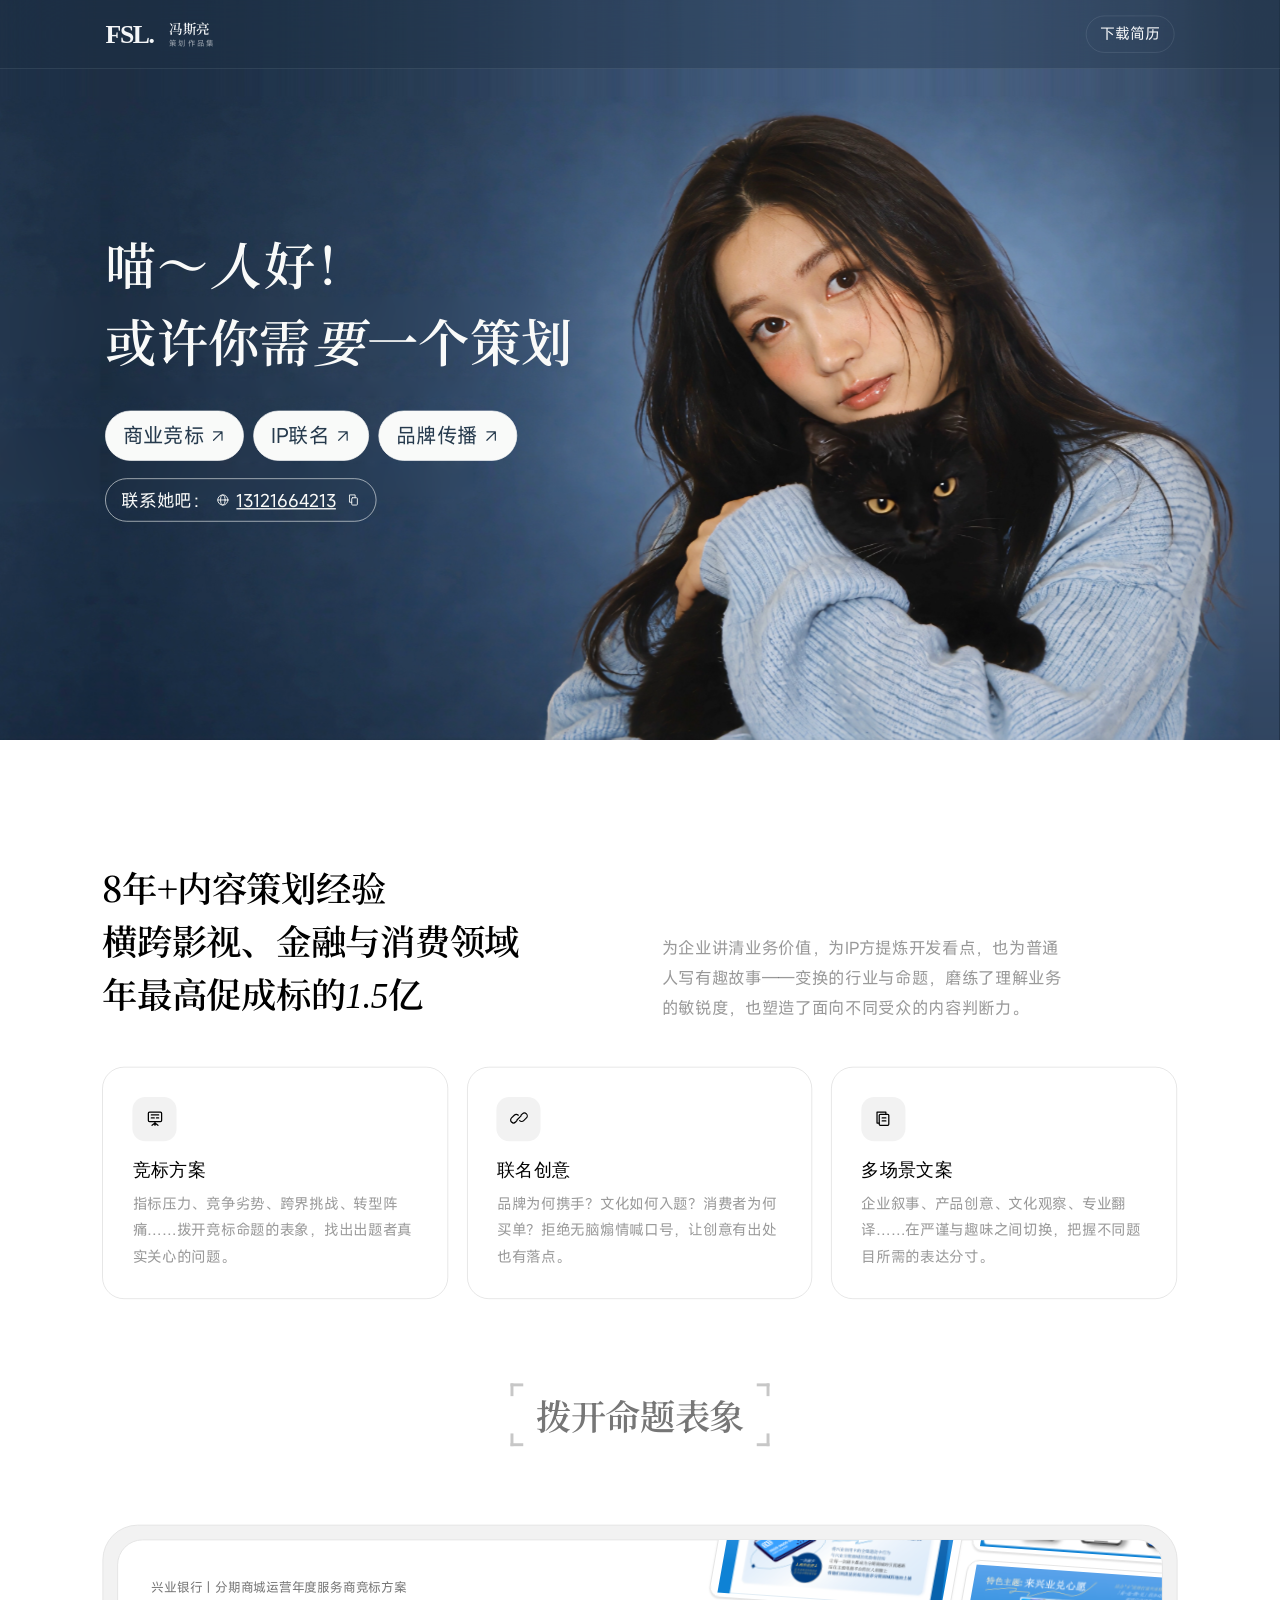
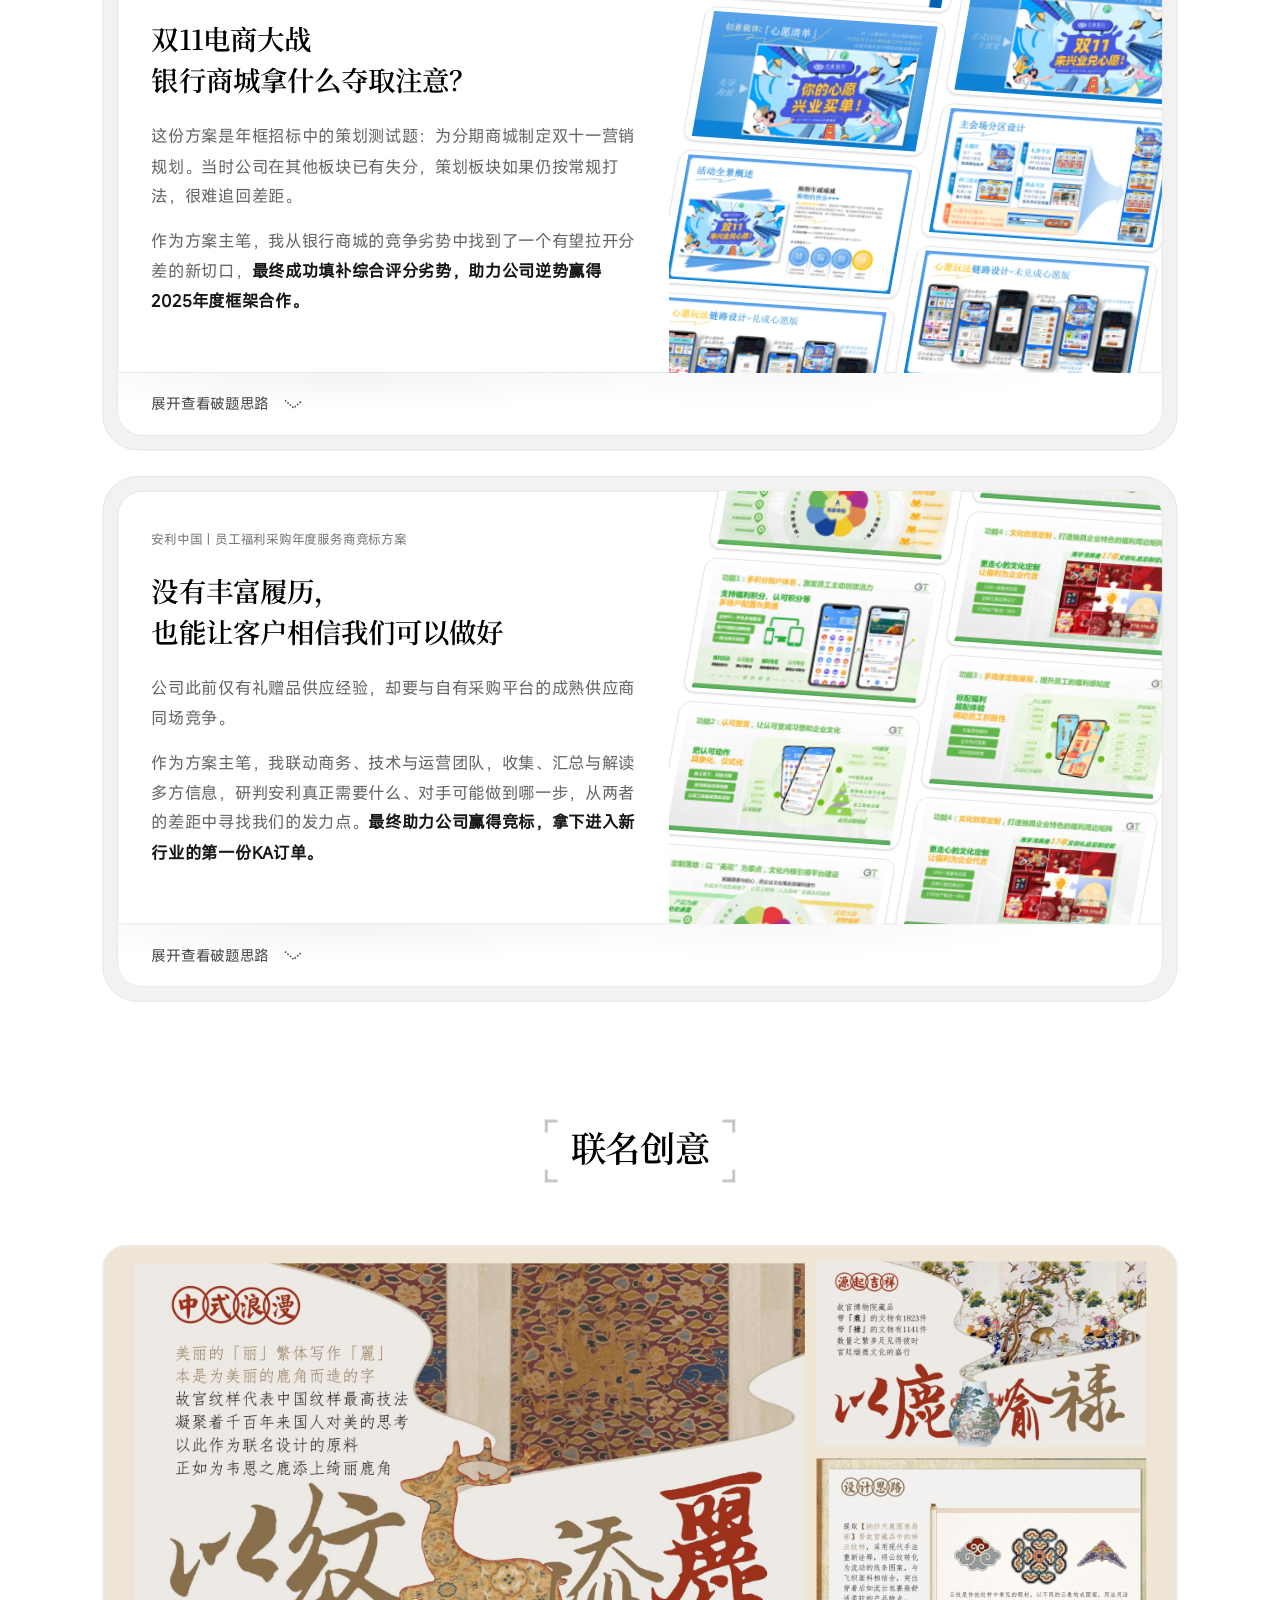
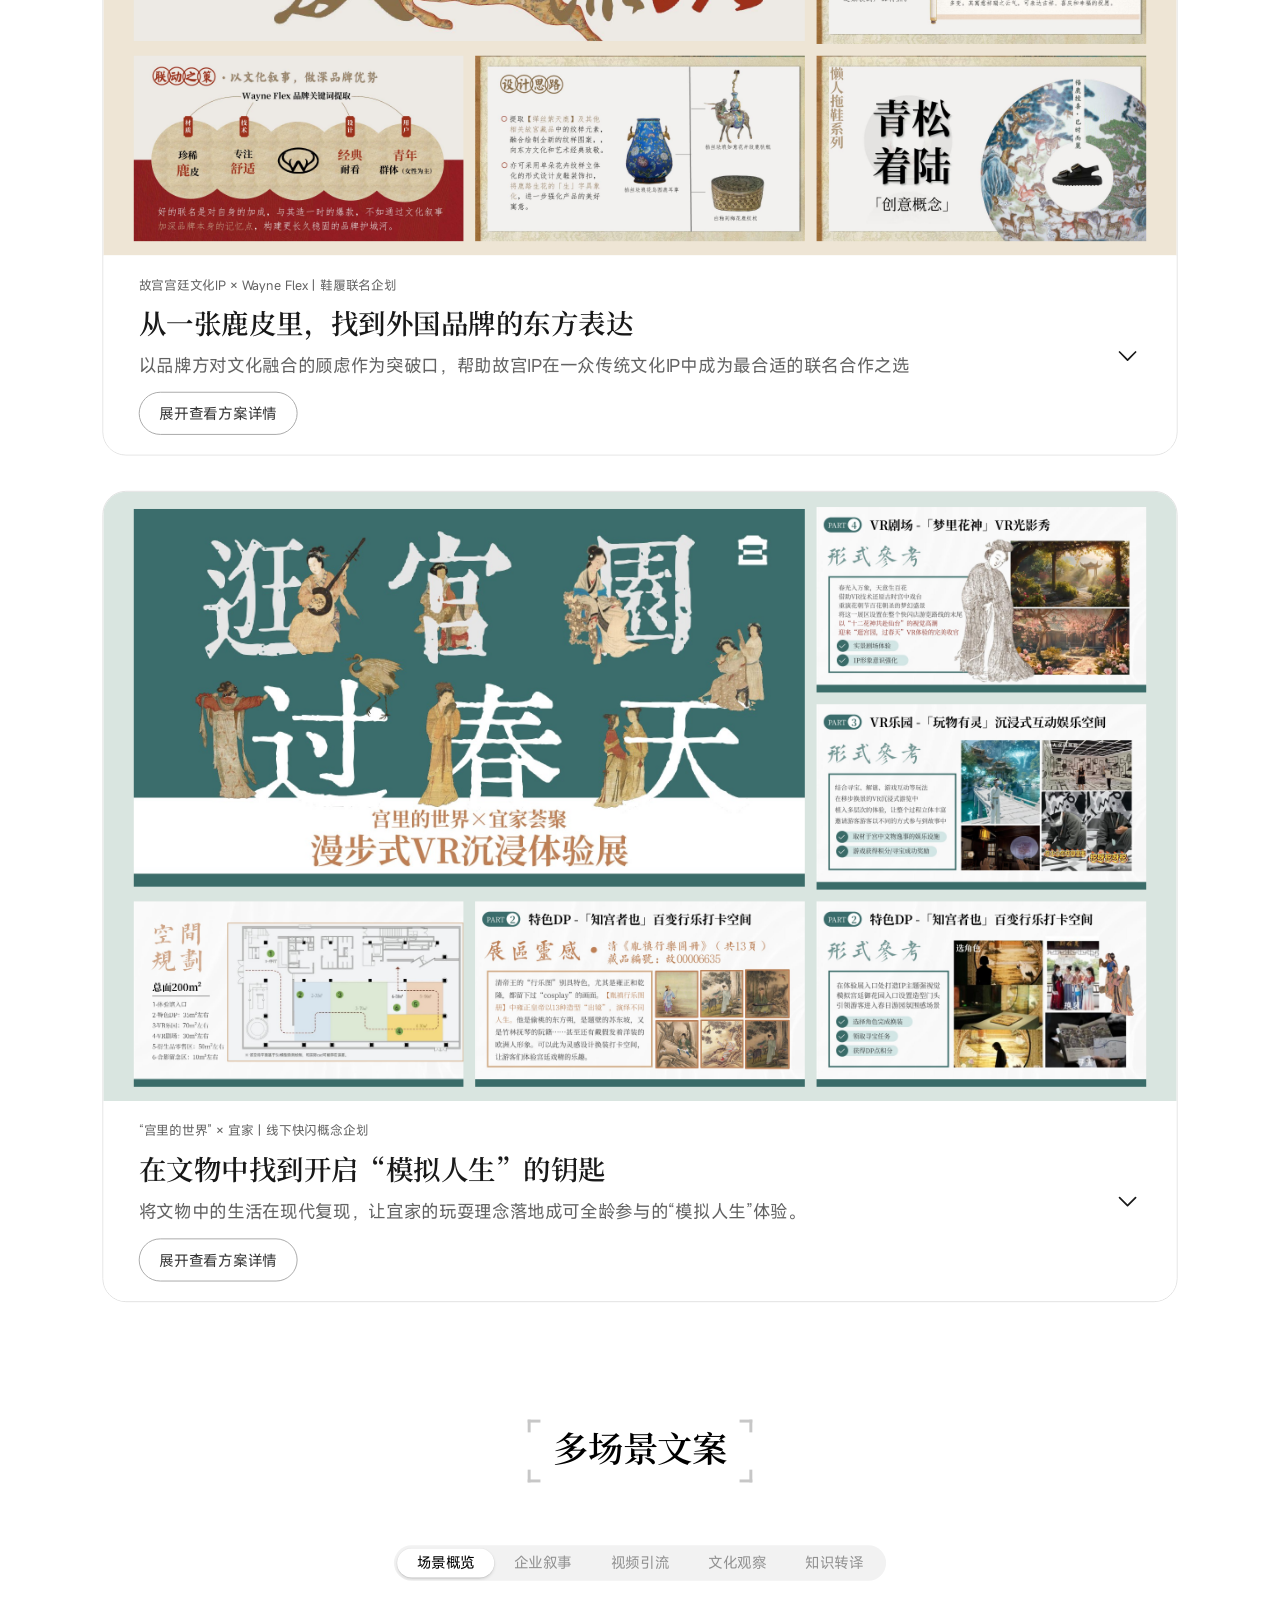
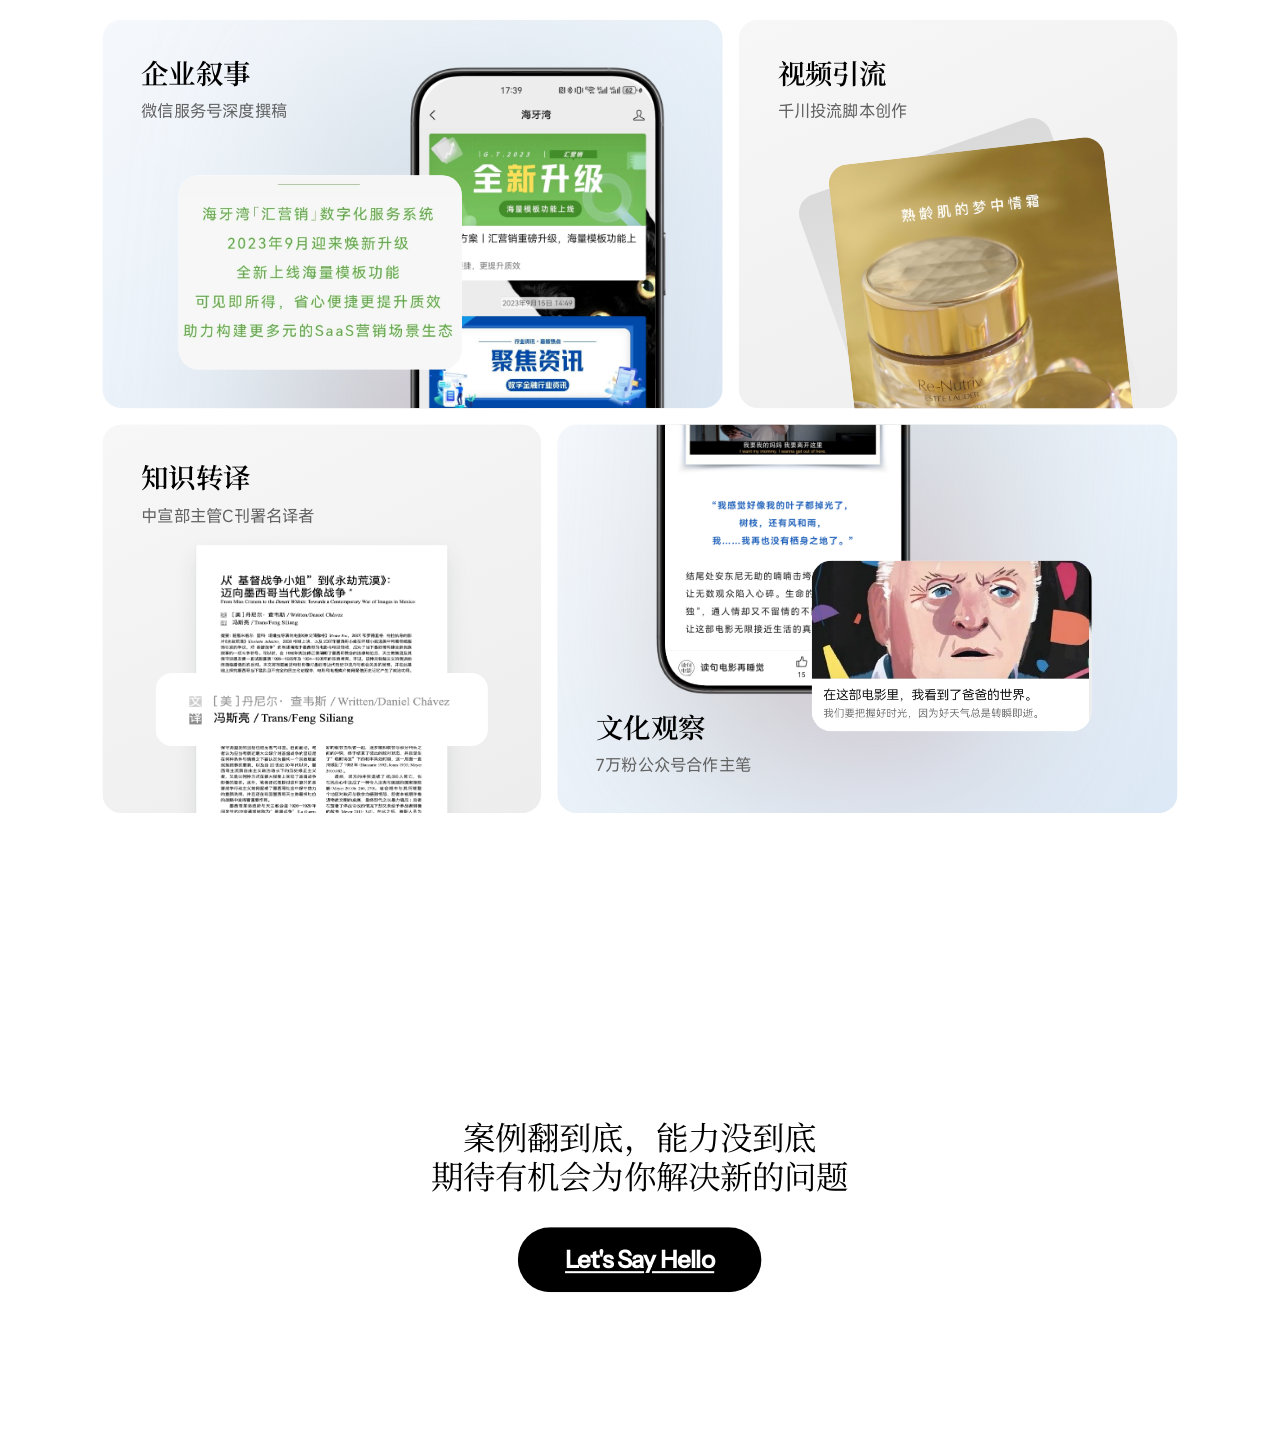
==== public/index.html @ a9621e63 "Import verified portfolio public release" ====
<!doctype html>
<html lang="zh-CN">
<head>
<meta charset="utf-8"><meta name="viewport" content="width=device-width,initial-scale=1">
<meta name="theme-color" content="#29425e"><title>冯斯亮 · 策划作品集</title>
<link rel="preload" as="image" href="assets/poster-fast.webp" fetchpriority="high"><link rel="preload" as="font" href="hero-assets/noto-serif-hero.ttf" type="font/ttf" crossorigin><link rel="stylesheet" href="hero-assets/serif.css"><link rel="stylesheet" href="hero-assets/sans.css"><link rel="stylesheet" href="home.css">
<link rel="stylesheet" href="navigation.css">
<link rel="stylesheet" href="navigation-colors.css"><link rel="stylesheet" href="transition-study.css">
<script>const navColor=new URLSearchParams(location.search).get("nav");if(["deep","mist","refined"].includes(navColor))document.documentElement.dataset.navColor=navColor;</script>
<link rel="stylesheet" href="jords-chapter-study.css"><link rel="stylesheet" href="xingye-case-study.css"><style>.xy-case .jr-copy .xy-contribution{margin-top:16px}</style><link rel="stylesheet" href="xingye-strategy.css"><link rel="stylesheet" href="xingye-strategy-columns.css"><link rel="stylesheet" href="xingye-strategy-accents.css"><link rel="stylesheet" href="xingye-strategy-rows.css"><link rel="stylesheet" href="xingye-strategy-corners-refined.css"><link rel="stylesheet" href="amway-case-study.css"><link rel="stylesheet" href="creative-case-study.css"><link rel="stylesheet" href="writing-reference.css"><link id="writing-palette-style" rel="stylesheet" href="writing-palette-comparison.css" media="all">
<link rel="stylesheet" href="enterprise-label-comparison.css"><link rel="stylesheet" href="writing-scene-details.css"><link rel="stylesheet" href="video-film-gallery.css"><link rel="stylesheet" href="video-title-comparison.css"><link rel="stylesheet" href="culture-panel-gallery.css"><link rel="stylesheet" href="knowledge-motion-comparison.css">
<link rel="stylesheet" href="isomeet-closing.css"><link rel="stylesheet" href="home-entries.css"><link rel="stylesheet" href="creative-layout-comparison.css"><link rel="stylesheet" href="desktop-layout-trial.css">
<link rel="stylesheet" href="font-coverage-fix.css">
<link rel="stylesheet" href="mobile-home-trial.css">

<meta name="description" content="冯斯亮的策划作品集，包含竞标方案、联名创意与多场景文案，提供简历下载与联系方式。">
<meta property="og:title" content="冯斯亮 · 策划作品集">
<meta property="og:description" content="竞标方案、联名创意与多场景文案。查看作品与下载简历。">
<meta property="og:type" content="website">
<meta property="og:locale" content="zh_CN">
<meta name="twitter:card" content="summary">
</head>
<body id="top" class="xy-corner-variant"><div class="fixed-nav"><header class="iso-navigation" aria-label="作品集导航"><div class="iso-navbar"><div class="iso-container"><div class="iso-left"><a class="iso-logo portfolio-logo" href="#top" aria-label="冯斯亮，策划作品集首页"><span class="portfolio-mark">FSL.</span><span class="portfolio-name">冯斯亮<span>策划作品集</span></span></a><div class="iso-divider"></div><nav class="iso-links" aria-label="主导航"><a class="iso-link" href="#chapter-study">竞标方案</a><a class="iso-link" href="#creative-study">联名创意</a><a class="iso-link" href="#chapter-3">多场景文案</a></nav></div><a class="iso-button" href="assets/resume/feng-siliang-content-planning-2026.pdf" download="冯斯亮_内容策划简历_2026.pdf" aria-label="下载简历（PDF）">下载简历</a></div></div></header></div><div class="hero-band">
<div class="viewport-fit"><div class="artboard">

<main>
<section class="stage" aria-label="冯斯亮的作品集开场">
 <div class="portrait"><canvas id="portrait-frame" aria-hidden="true"></canvas><video id="cat" muted playsinline preload="none" poster="assets/poster-fast.webp" aria-label="冯斯亮抱着黑猫，黑猫随鼠标左右转头"><source src="assets/cat-web.mp4" type="video/mp4"></video></div>
 <div class="hero-copy">
  <h1 aria-label="喵～人好！或许你需要一个策划"><span class="headline-line" aria-hidden="true">喵～<em>人</em>好！</span><span class="headline-line" aria-hidden="true">或许你需<em>要</em>一个策划</span></h1>
  <ul class="profile-tags hero-entries" aria-label="策划方向与章节入口"><li><a class="hero-entry" href="#chapter-study"><span>商业竞标</span><svg class="hero-entry-arrow" viewBox="0 0 24 24" aria-hidden="true"><path d="M6 18 18 6M6 6h12v12"/></svg></a></li><li><a class="hero-entry" href="#creative-study"><span>IP联名</span><svg class="hero-entry-arrow" viewBox="0 0 24 24" aria-hidden="true"><path d="M6 18 18 6M6 6h12v12"/></svg></a></li><li><a class="hero-entry" href="#chapter-3"><span>品牌传播</span><svg class="hero-entry-arrow" viewBox="0 0 24 24" aria-hidden="true"><path d="M6 18 18 6M6 6h12v12"/></svg></a></li><li class="contact-outline-item"><button class="contact-outline" type="button" title="点击复制手机号（微信同号）" aria-label="复制手机号 13121664213"><span class="contact-caption">联系她吧：<svg class="contact-globe" viewBox="0 0 24 24" aria-hidden="true"><circle cx="12" cy="12" r="9"/><ellipse cx="12" cy="12" rx="4" ry="9"/><path d="M3 12h18"/></svg> <span class="contact-address" role="status" aria-live="polite" aria-atomic="true">13121664213</span></span><svg viewBox="0 0 24 24" aria-hidden="true"><rect x="9" y="8" width="10" height="13" rx="1.5"/><path d="M15 8V3H5v13h4"/></svg></button></li></ul>
 </div>
 <p class="sr-only" id="hint" role="status"></p>
</section>
</main>
</div></div>
</div>
<div class="overview-clone"><div class="overview-reference"><section id="why" class="section top-margin-132" style="display:block;position:static;box-sizing:border-box;width:1200px;max-width:none;min-height:623.445px;height:auto;padding:123.18px 52.2584px 67.1893px;margin:0px;gap:normal;grid-template-columns:none;flex-direction:row;align-items:normal;justify-content:normal;font-family:&quot;ISO Instrument Sans&quot;, Arial, sans-serif;font-size:14.931px;font-weight:400;font-style:normal;line-height:22.3964px;letter-spacing:normal;color:rgb(0, 0, 0);background-color:rgba(0, 0, 0, 0);border:0px none rgb(0, 0, 0);border-radius:0px;text-align:start;object-fit:fill"><div class="container" style="display:block;position:relative;box-sizing:border-box;width:1095.48px;max-width:1239.27px;min-height:433.078px;height:auto;padding:0px;margin:0px;gap:normal;grid-template-columns:none;flex-direction:row;align-items:normal;justify-content:normal;font-family:&quot;ISO Instrument Sans&quot;, Arial, sans-serif;font-size:14.931px;font-weight:400;font-style:normal;line-height:22.3964px;letter-spacing:normal;color:rgb(0, 0, 0);background-color:rgba(0, 0, 0, 0);border:0px none rgb(0, 0, 0);border-radius:0px;text-align:start;object-fit:fill"><div class="content-block" style="display:grid;position:static;box-sizing:border-box;width:1095.48px;max-width:none;min-height:433.078px;height:auto;padding:0px;margin:0px;gap:44.7929px;grid-template-columns:1095.48px;flex-direction:row;align-items:normal;justify-content:normal;font-family:&quot;ISO Instrument Sans&quot;, Arial, sans-serif;font-size:14.931px;font-weight:400;font-style:normal;line-height:22.3964px;letter-spacing:normal;color:rgb(0, 0, 0);background-color:rgba(0, 0, 0, 0);border:0px none rgb(0, 0, 0);border-radius:0px;text-align:start;object-fit:fill"><div class="h2-block with-2col" style="display:grid;position:static;box-sizing:border-box;width:1095.48px;max-width:none;min-height:164.227px;height:auto;padding:0px;margin:0px;gap:44.7929px;grid-template-columns:525.344px 525.352px;flex-direction:row;align-items:end;justify-content:start;font-family:&quot;ISO Instrument Sans&quot;, Arial, sans-serif;font-size:14.931px;font-weight:400;font-style:normal;line-height:22.3964px;letter-spacing:normal;color:rgb(0, 0, 0);background-color:rgba(0, 0, 0, 0);border:0px none rgb(0, 0, 0);border-radius:0px;text-align:left;object-fit:fill"><div class="overview-title-group"><h2 class="h2" style="display:block;position:static;box-sizing:border-box;width:525.344px;max-width:none;min-height:164.227px;height:auto;padding:0px;margin:0px;gap:normal;grid-template-columns:none;flex-direction:row;align-items:normal;justify-content:normal;font-family:&quot;ISO Instrument Sans&quot;, Arial, sans-serif;font-size:44.7929px;font-weight:400;font-style:normal;line-height:53.7514px;letter-spacing:-0.447929px;color:rgb(0, 0, 0);background-color:rgba(0, 0, 0, 0);border:0px none rgb(0, 0, 0);border-radius:0px;text-align:left;object-fit:fill">8年+内容策划经验<br>横跨影视、金融与消费领域<br>年最高促成标的<em class="title-italic-number">1.5</em>亿</h2></div><div class="h2-subheader-w" style="display:block;position:static;box-sizing:border-box;width:418.062px;max-width:418.067px;min-height:50.3906px;height:auto;padding:0px;margin:0px;gap:normal;grid-template-columns:none;flex-direction:row;align-items:normal;justify-content:normal;font-family:&quot;ISO Instrument Sans&quot;, Arial, sans-serif;font-size:14.931px;font-weight:400;font-style:normal;line-height:22.3964px;letter-spacing:normal;color:rgb(0, 0, 0);background-color:rgba(0, 0, 0, 0);border:0px none rgb(0, 0, 0);border-radius:0px;text-align:left;object-fit:fill"><div class="h-subheader" style="display:block;position:static;box-sizing:border-box;width:418.062px;max-width:none;min-height:50.3906px;height:auto;padding:0px;margin:0px;gap:normal;grid-template-columns:none;flex-direction:row;align-items:normal;justify-content:normal;font-family:&quot;ISO Instrument Sans&quot;, Arial, sans-serif;font-size:16.7973px;font-weight:400;font-style:normal;line-height:25.196px;letter-spacing:-0.335947px;color:rgba(0, 0, 0, 0.4);background-color:rgba(0, 0, 0, 0);border:0px none rgba(0, 0, 0, 0.4);border-radius:0px;text-align:left;object-fit:fill">为企业讲清业务价值，为IP方提炼开发看点，也为普通人写有趣故事——变换的行业与命题，磨练了理解业务的敏锐度，也塑造了面向不同受众的内容判断力。</div></div></div><div data-w-id="cf544e6a-2ed0-cd34-b923-9edf16492f14" class="_3col-grid" style="display:grid;position:static;box-sizing:border-box;width:1095.48px;max-width:none;min-height:224.062px;height:auto;padding:0px;margin:0px;gap:18.6637px;grid-template-columns:352.719px 352.727px 352.727px;flex-direction:row;align-items:normal;justify-content:normal;font-family:&quot;ISO Instrument Sans&quot;, Arial, sans-serif;font-size:14.931px;font-weight:400;font-style:normal;line-height:22.3964px;letter-spacing:normal;color:rgb(0, 0, 0);background-color:rgba(0, 0, 0, 0);border:0px none rgb(0, 0, 0);border-radius:0px;text-align:start;object-fit:fill"><div data-w-id="0a2abfda-9387-68ee-161d-7e5e225ec09f" id="chapter-1" class="benefit-card" style="display:grid;position:static;box-sizing:border-box;width:352.719px;max-width:none;min-height:224.062px;height:auto;padding:29.8619px;margin:0px;gap:14.931px;grid-template-columns:291px;flex-direction:row;align-items:start;justify-content:start;font-family:&quot;ISO Instrument Sans&quot;, Arial, sans-serif;font-size:14.931px;font-weight:400;font-style:normal;line-height:22.3964px;letter-spacing:normal;color:rgb(0, 0, 0);background-color:rgba(0, 0, 0, 0);border:1px solid rgba(0, 0, 0, 0.1);border-radius:22.3964px;text-align:start;object-fit:fill"><div class="benefit-card-icon-w" style="display:flex;position:static;box-sizing:border-box;width:44.7891px;max-width:none;min-height:auto;height:44.7891px;padding:0px;margin:0px;gap:normal;grid-template-columns:none;flex-direction:row;align-items:center;justify-content:center;font-family:&quot;ISO Instrument Sans&quot;, Arial, sans-serif;font-size:14.931px;font-weight:400;font-style:normal;line-height:22.3964px;letter-spacing:normal;color:rgb(0, 0, 0);background-color:rgb(242, 242, 242);border:0px none rgb(0, 0, 0);border-radius:13.0646px;text-align:start;object-fit:fill"><div class="benefit-card-icon w-embed" style="display:flex;position:static;box-sizing:border-box;width:22.3906px;max-width:none;min-height:auto;height:22.3906px;padding:0px;margin:0px;gap:normal;grid-template-columns:none;flex-direction:row;align-items:center;justify-content:center;font-family:&quot;ISO Instrument Sans&quot;, Arial, sans-serif;font-size:14.931px;font-weight:400;font-style:normal;line-height:22.3964px;letter-spacing:normal;color:rgb(0, 0, 0);background-color:rgba(0, 0, 0, 0);border:0px none rgb(0, 0, 0);border-radius:0px;text-align:start;object-fit:fill"><svg data-icon-choice="A3" aria-hidden="true" focusable="false" width="100%" height="100%" viewBox="0 0 24 24" xmlns="http://www.w3.org/2000/svg" style="display:block;fill:none;stroke:currentColor;stroke-width:1.7;stroke-linecap:round;stroke-linejoin:round"><rect x="3" y="3" width="18" height="13" rx="1.5"/><path d="M12 16v5m-4 0 4-3 4 3M7 7h10M7 11h4m3 0h3"/></svg></div></div><div class="benefit-card-header-w" style="display:grid;position:static;box-sizing:border-box;width:291px;max-width:none;min-height:auto;height:auto;padding:0px;margin:0px;gap:7.46548px;grid-template-columns:291px;flex-direction:row;align-items:start;justify-content:start;font-family:&quot;ISO Instrument Sans&quot;, Arial, sans-serif;font-size:14.931px;font-weight:400;font-style:normal;line-height:22.3964px;letter-spacing:-0.298619px;color:rgba(0, 0, 0, 0.4);background-color:rgba(0, 0, 0, 0);border:0px none rgba(0, 0, 0, 0.4);border-radius:0px;text-align:start;object-fit:fill"><h3 class="benefit-card-header" style="display:block;position:static;box-sizing:border-box;width:100%;max-width:none;min-height:auto;height:auto;padding:0px;margin:0px;gap:normal;grid-template-columns:none;flex-direction:row;align-items:normal;justify-content:normal;font-family:&quot;ISO Instrument Sans&quot;, Arial, sans-serif;font-size:18.6637px;font-weight:500;font-style:normal;line-height:27.9955px;letter-spacing:-0.298619px;color:rgb(0, 0, 0);background-color:rgba(0, 0, 0, 0);border:0px none rgb(0, 0, 0);border-radius:0px;text-align:start;object-fit:fill">竞标方案</h3><div style="display:block;position:static;box-sizing:border-box;width:291px;max-width:none;min-height:67.1719px;height:auto;padding:0px;margin:0px;gap:normal;grid-template-columns:none;flex-direction:row;align-items:normal;justify-content:normal;font-family:&quot;ISO Instrument Sans&quot;, Arial, sans-serif;font-size:14.931px;font-weight:400;font-style:normal;line-height:22.3964px;letter-spacing:-0.298619px;color:rgba(0, 0, 0, 0.4);background-color:rgba(0, 0, 0, 0);border:0px none rgba(0, 0, 0, 0.4);border-radius:0px;text-align:start;object-fit:fill"><p class="card-copy-line">指标压力、竞争劣势、跨界挑战、转型阵痛……拨开竞标命题的表象，找出出题者真实关心的问题。</p></div></div></div><div data-w-id="fa3c4d3c-4441-d1e6-4632-47526bd918a0" id="chapter-2" class="benefit-card" style="display:grid;position:static;box-sizing:border-box;width:352.727px;max-width:none;min-height:224.062px;height:auto;padding:29.8619px;margin:0px;gap:14.931px;grid-template-columns:291.008px;flex-direction:row;align-items:start;justify-content:start;font-family:&quot;ISO Instrument Sans&quot;, Arial, sans-serif;font-size:14.931px;font-weight:400;font-style:normal;line-height:22.3964px;letter-spacing:normal;color:rgb(0, 0, 0);background-color:rgba(0, 0, 0, 0);border:1px solid rgba(0, 0, 0, 0.1);border-radius:22.3964px;text-align:start;object-fit:fill"><div class="benefit-card-icon-w" style="display:flex;position:static;box-sizing:border-box;width:44.7891px;max-width:none;min-height:auto;height:44.7891px;padding:0px;margin:0px;gap:normal;grid-template-columns:none;flex-direction:row;align-items:center;justify-content:center;font-family:&quot;ISO Instrument Sans&quot;, Arial, sans-serif;font-size:14.931px;font-weight:400;font-style:normal;line-height:22.3964px;letter-spacing:normal;color:rgb(0, 0, 0);background-color:rgb(242, 242, 242);border:0px none rgb(0, 0, 0);border-radius:13.0646px;text-align:start;object-fit:fill"><div class="benefit-card-icon w-embed" style="display:flex;position:static;box-sizing:border-box;width:22.3906px;max-width:none;min-height:auto;height:22.3906px;padding:0px;margin:0px;gap:normal;grid-template-columns:none;flex-direction:row;align-items:center;justify-content:center;font-family:&quot;ISO Instrument Sans&quot;, Arial, sans-serif;font-size:14.931px;font-weight:400;font-style:normal;line-height:22.3964px;letter-spacing:normal;color:rgb(0, 0, 0);background-color:rgba(0, 0, 0, 0);border:0px none rgb(0, 0, 0);border-radius:0px;text-align:start;object-fit:fill"><svg data-icon-choice="B1" aria-hidden="true" focusable="false" width="100%" height="100%" viewBox="0 0 24 24" xmlns="http://www.w3.org/2000/svg" style="display:block;fill:none;stroke:currentColor;stroke-width:1.7;stroke-linecap:round;stroke-linejoin:round"><path d="m9 15 6-6M9 16l-2 2a4.24 4.24 0 0 1-6-6l4-4a4.24 4.24 0 0 1 6 0M15 8l2-2a4.24 4.24 0 0 1 6 6l-4 4a4.24 4.24 0 0 1-6 0" transform="translate(1 0) scale(.92)"/></svg></div></div><div class="benefit-card-header-w" style="display:grid;position:static;box-sizing:border-box;width:291.008px;max-width:none;min-height:auto;height:auto;padding:0px;margin:0px;gap:7.46548px;grid-template-columns:291.008px;flex-direction:row;align-items:start;justify-content:start;font-family:&quot;ISO Instrument Sans&quot;, Arial, sans-serif;font-size:14.931px;font-weight:400;font-style:normal;line-height:22.3964px;letter-spacing:-0.298619px;color:rgba(0, 0, 0, 0.4);background-color:rgba(0, 0, 0, 0);border:0px none rgba(0, 0, 0, 0.4);border-radius:0px;text-align:start;object-fit:fill"><h3 class="benefit-card-header" style="display:block;position:static;box-sizing:border-box;width:100%;max-width:none;min-height:auto;height:auto;padding:0px;margin:0px;gap:normal;grid-template-columns:none;flex-direction:row;align-items:normal;justify-content:normal;font-family:&quot;ISO Instrument Sans&quot;, Arial, sans-serif;font-size:18.6637px;font-weight:500;font-style:normal;line-height:27.9955px;letter-spacing:-0.298619px;color:rgb(0, 0, 0);background-color:rgba(0, 0, 0, 0);border:0px none rgb(0, 0, 0);border-radius:0px;text-align:start;object-fit:fill">联名创意</h3><div style="display:block;position:static;box-sizing:border-box;width:291.008px;max-width:none;min-height:67.1719px;height:auto;padding:0px;margin:0px;gap:normal;grid-template-columns:none;flex-direction:row;align-items:normal;justify-content:normal;font-family:&quot;ISO Instrument Sans&quot;, Arial, sans-serif;font-size:14.931px;font-weight:400;font-style:normal;line-height:22.3964px;letter-spacing:-0.298619px;color:rgba(0, 0, 0, 0.4);background-color:rgba(0, 0, 0, 0);border:0px none rgba(0, 0, 0, 0.4);border-radius:0px;text-align:start;object-fit:fill"><p class="card-copy-line">品牌为何携手？文化如何入题？消费者为何买单？拒绝无脑煽情喊口号，让创意有出处也有落点。</p></div></div></div><div data-w-id="0972c09b-37bd-44b5-9d95-908ff6f2fb75" id="overview-writing" class="benefit-card" style="display:grid;position:static;box-sizing:border-box;width:352.727px;max-width:none;min-height:224.062px;height:auto;padding:29.8619px;margin:0px;gap:14.931px;grid-template-columns:291.008px;flex-direction:row;align-items:start;justify-content:start;font-family:&quot;ISO Instrument Sans&quot;, Arial, sans-serif;font-size:14.931px;font-weight:400;font-style:normal;line-height:22.3964px;letter-spacing:normal;color:rgb(0, 0, 0);background-color:rgba(0, 0, 0, 0);border:1px solid rgba(0, 0, 0, 0.1);border-radius:22.3964px;text-align:start;object-fit:fill"><div class="benefit-card-icon-w" style="display:flex;position:static;box-sizing:border-box;width:44.7891px;max-width:none;min-height:auto;height:44.7891px;padding:0px;margin:0px;gap:normal;grid-template-columns:none;flex-direction:row;align-items:center;justify-content:center;font-family:&quot;ISO Instrument Sans&quot;, Arial, sans-serif;font-size:14.931px;font-weight:400;font-style:normal;line-height:22.3964px;letter-spacing:normal;color:rgb(0, 0, 0);background-color:rgb(242, 242, 242);border:0px none rgb(0, 0, 0);border-radius:13.0646px;text-align:start;object-fit:fill"><div class="benefit-card-icon w-embed" style="display:flex;position:static;box-sizing:border-box;width:22.3906px;max-width:none;min-height:auto;height:22.3906px;padding:0px;margin:0px;gap:normal;grid-template-columns:none;flex-direction:row;align-items:center;justify-content:center;font-family:&quot;ISO Instrument Sans&quot;, Arial, sans-serif;font-size:14.931px;font-weight:400;font-style:normal;line-height:22.3964px;letter-spacing:normal;color:rgb(0, 0, 0);background-color:rgba(0, 0, 0, 0);border:0px none rgb(0, 0, 0);border-radius:0px;text-align:start;object-fit:fill"><svg data-icon-choice="C4" aria-hidden="true" focusable="false" width="100%" height="100%" viewBox="0 0 24 24" xmlns="http://www.w3.org/2000/svg" style="display:block;fill:none;stroke:currentColor;stroke-width:1.7;stroke-linecap:round;stroke-linejoin:round"><rect x="7" y="6" width="13" height="15" rx="1.5"/><path d="M16 6V3H4v15h3m4-7h5m-5 4h5"/></svg></div></div><div class="benefit-card-header-w" style="display:grid;position:static;box-sizing:border-box;width:291.008px;max-width:none;min-height:auto;height:auto;padding:0px;margin:0px;gap:7.46548px;grid-template-columns:291.008px;flex-direction:row;align-items:start;justify-content:start;font-family:&quot;ISO Instrument Sans&quot;, Arial, sans-serif;font-size:14.931px;font-weight:400;font-style:normal;line-height:22.3964px;letter-spacing:-0.298619px;color:rgba(0, 0, 0, 0.4);background-color:rgba(0, 0, 0, 0);border:0px none rgba(0, 0, 0, 0.4);border-radius:0px;text-align:start;object-fit:fill"><h3 class="benefit-card-header" style="display:block;position:static;box-sizing:border-box;width:100%;max-width:none;min-height:auto;height:auto;padding:0px;margin:0px;gap:normal;grid-template-columns:none;flex-direction:row;align-items:normal;justify-content:normal;font-family:&quot;ISO Instrument Sans&quot;, Arial, sans-serif;font-size:18.6637px;font-weight:500;font-style:normal;line-height:27.9955px;letter-spacing:-0.298619px;color:rgb(0, 0, 0);background-color:rgba(0, 0, 0, 0);border:0px none rgb(0, 0, 0);border-radius:0px;text-align:start;object-fit:fill">多场景文案</h3><div style="display:block;position:static;box-sizing:border-box;width:291.008px;max-width:none;min-height:67.1719px;height:auto;padding:0px;margin:0px;gap:normal;grid-template-columns:none;flex-direction:row;align-items:normal;justify-content:normal;font-family:&quot;ISO Instrument Sans&quot;, Arial, sans-serif;font-size:14.931px;font-weight:400;font-style:normal;line-height:22.3964px;letter-spacing:-0.298619px;color:rgba(0, 0, 0, 0.4);background-color:rgba(0, 0, 0, 0);border:0px none rgba(0, 0, 0, 0.4);border-radius:0px;text-align:start;object-fit:fill"><p class="card-copy-line">企业叙事、产品创意、文化观察、专业翻译……在严谨与趣味之间切换，把握不同题目所需的表达分寸。</p></div></div></div></div></div></div></section></div></div>
<section class="jr-study" id="chapter-study" aria-label="竞标方案"><div class="jr-canvas"><div class="jr-heading"><div class="jr-word-window"><div class="jr-word-list"><div class="jr-word">竞标方案</div><div class="jr-word is-explanation">拨开命题表象</div><div class="jr-word is-explanation">挖出真实问题</div><div class="jr-word">竞标方案</div></div></div><div class="jr-selector" aria-hidden="true"><i></i><i></i><i></i><i></i></div></div><div class="jr-cards"><article class="jr-card xy-case" aria-labelledby="xy-title"><div class="jr-body">
<div class="jr-top"><div class="jr-copy"><div><p class="xy-project">兴业银行丨分期商城运营年度服务商竞标方案</p><h3 id="xy-title">双11电商大战<br>银行商城拿什么夺取注意？</h3><p class="xy-intro">这份方案是年框招标中的策划测试题：为分期商城制定双十一营销规划。当时公司在其他板块已有失分，策划板块如果仍按常规打法，很难追回差距。</p><p class="xy-intro xy-contribution">作为方案主笔，我从银行商城的竞争劣势中找到了一个有望拉开分差的新切口，<strong class="xy-result">最终成功填补综合评分劣势，助力公司逆势赢得2025年度框架合作。</strong></p></div></div>
<div class="jr-gallery" aria-label="兴业银行方案完整原页轮播"><div class="jr-columns"><div class="jr-column"><div class="jr-track" style="--duration:26.666667s"><div class="jr-image xy-preview" aria-hidden="true"><img loading="lazy" decoding="async" src="assets/xingye-trial/p06.png" alt="" width="1920" height="1080"></div><div class="jr-image xy-preview" aria-hidden="true"><img loading="lazy" decoding="async" src="assets/xingye-trial/p09.png" alt="" width="1920" height="1080"></div><div class="jr-image xy-preview" aria-hidden="true"><img loading="lazy" decoding="async" src="assets/xingye-trial/p16.png" alt="" width="1920" height="1080"></div><div class="jr-image xy-preview" aria-hidden="true"><img loading="lazy" decoding="async" src="assets/xingye-trial/p30.png" alt="" width="1920" height="1080"></div><div class="jr-image xy-preview" aria-hidden="true"><img loading="lazy" decoding="async" src="assets/xingye-trial/p32.png" alt="" width="1920" height="1080"></div><div class="jr-image xy-preview" aria-hidden="true"><img loading="lazy" decoding="async" src="assets/xingye-trial/p06.png" alt="" width="1920" height="1080"></div><div class="jr-image xy-preview" aria-hidden="true"><img loading="lazy" decoding="async" src="assets/xingye-trial/p09.png" alt="" width="1920" height="1080"></div><div class="jr-image xy-preview" aria-hidden="true"><img loading="lazy" decoding="async" src="assets/xingye-trial/p16.png" alt="" width="1920" height="1080"></div><div class="jr-image xy-preview" aria-hidden="true"><img loading="lazy" decoding="async" src="assets/xingye-trial/p30.png" alt="" width="1920" height="1080"></div><div class="jr-image xy-preview" aria-hidden="true"><img loading="lazy" decoding="async" src="assets/xingye-trial/p32.png" alt="" width="1920" height="1080"></div></div></div><div class="jr-column"><div class="jr-track" style="--duration:26.666667s"><div class="jr-image xy-preview" aria-hidden="true"><img loading="lazy" decoding="async" src="assets/xingye-trial/p17.png" alt="" width="1920" height="1080"></div><div class="jr-image xy-preview" aria-hidden="true"><img loading="lazy" decoding="async" src="assets/xingye-trial/p10.png" alt="" width="1920" height="1080"></div><div class="jr-image xy-preview" aria-hidden="true"><img loading="lazy" decoding="async" src="assets/xingye-trial/p19.png" alt="" width="1920" height="1080"></div><div class="jr-image xy-preview" aria-hidden="true"><img loading="lazy" decoding="async" src="assets/xingye-trial/p31.png" alt="" width="1920" height="1080"></div><div class="jr-image xy-preview" aria-hidden="true"><img loading="lazy" decoding="async" src="assets/xingye-trial/p05.png" alt="" width="1920" height="1080"></div><div class="jr-image xy-preview" aria-hidden="true"><img loading="lazy" decoding="async" src="assets/xingye-trial/p17.png" alt="" width="1920" height="1080"></div><div class="jr-image xy-preview" aria-hidden="true"><img loading="lazy" decoding="async" src="assets/xingye-trial/p10.png" alt="" width="1920" height="1080"></div><div class="jr-image xy-preview" aria-hidden="true"><img loading="lazy" decoding="async" src="assets/xingye-trial/p19.png" alt="" width="1920" height="1080"></div><div class="jr-image xy-preview" aria-hidden="true"><img loading="lazy" decoding="async" src="assets/xingye-trial/p31.png" alt="" width="1920" height="1080"></div><div class="jr-image xy-preview" aria-hidden="true"><img loading="lazy" decoding="async" src="assets/xingye-trial/p05.png" alt="" width="1920" height="1080"></div></div></div></div></div></div>
<button class="jr-toggle" type="button" aria-expanded="false" aria-controls="xy-details"><span class="xy-toggle-label" data-collapsed-label="展开查看破题思路" data-expanded-label="收起破题思路">展开查看破题思路</span><svg viewBox="0 0 24 16" aria-hidden="true"><path d="m3 4 9 8 9-8"/></svg></button>
<div class="jr-details" id="xy-details" inert><div class="jr-detail-inner">
<div class="xy-strategy-reading"><h4 class="xy-strategy-heading">跳出价格战，借「三股东风」</h4><div class="xy-strategy-points"><section class="xy-strategy-point"><h5><span class="xy-title-accent">一借同门指标<span class="xy-title-corners" aria-hidden="true"><i></i><i></i><i></i><i></i></span></span></h5><p>跳出商城单独参与价格竞争的思路，<span class="xy-keyphrase">将商城的运营目标与隔壁信用卡业务的动卡需求相连接</span>，寻找<span class="xy-keyphrase">兄弟部门共同受益的合作切口</span>。</p></section><section class="xy-strategy-point"><h5><span class="xy-title-accent">二借流行玩法<span class="xy-title-corners" aria-hidden="true"><i></i><i></i><i></i><i></i></span></span></h5><p>把<span class="xy-keyphrase">社交平台的互动玩法转译到银行场景</span>，以「心愿清单」为创意载体，<span class="xy-keyphrase">将动卡任务与限时积分融入游戏化设定</span>，为银行商城活动引入更有新鲜感的参与方式。</p></section><section class="xy-strategy-point"><h5><span class="xy-title-accent">三借电商热潮<span class="xy-title-corners" aria-hidden="true"><i></i><i></i><i></i><i></i></span></span></h5><p>借势双十一的<span class="xy-keyphrase">全渠道消费热度</span>，将用户在电商平台的动卡消费与商城活动奖励相连接，让<span class="xy-keyphrase">发生在商城之外的消费，也能成为用户回到商城、参与活动的动力</span>。</p></section></div><ul class="xy-skill-tags" aria-label="案例策划能力"><li>竞争分析</li><li>问题重构</li><li>策略推导</li><li>资源整合</li><li>创意迁移</li><li>文案撰写</li><li>版式设计</li></ul></div>

</div></div></div></article>
<article class="jr-card xy-case amway-case" id="amway-case" aria-labelledby="amway-title"><div class="jr-body"><div class="jr-top">
<div class="jr-copy"><div><p class="xy-project">安利中国丨员工福利采购年度服务商竞标方案</p><h3 id="amway-title">没有丰富履历，<br>也能让客户相信我们可以做好</h3><p class="xy-intro">公司此前仅有礼赠品供应经验，却要与自有采购平台的成熟供应商同场竞争。</p><p class="xy-intro xy-contribution">作为方案主笔，我联动商务、技术与运营团队，收集、汇总与解读多方信息，研判安利真正需要什么、对手可能做到哪一步，从两者的差距中寻找我们的发力点。<strong class="xy-result">最终助力公司赢得竞标，拿下进入新行业的第一份KA订单。</strong></p></div></div>
<div class="jr-gallery" aria-label="安利方案完整原页轮播"><div class="jr-columns"><div class="jr-column"><div class="jr-track" style="--duration:32s"><div class="jr-image xy-preview" aria-hidden="true"><img loading="lazy" decoding="async" src="assets/amway-trial/p15.png" alt="" width="1920" height="1080"></div><div class="jr-image xy-preview" aria-hidden="true"><img loading="lazy" decoding="async" src="assets/amway-trial/p19.png" alt="" width="1920" height="1080"></div><div class="jr-image xy-preview" aria-hidden="true"><img loading="lazy" decoding="async" src="assets/amway-trial/p27.png" alt="" width="1920" height="1080"></div><div class="jr-image xy-preview" aria-hidden="true"><img loading="lazy" decoding="async" src="assets/amway-trial/p15.png" alt="" width="1920" height="1080"></div><div class="jr-image xy-preview" aria-hidden="true"><img loading="lazy" decoding="async" src="assets/amway-trial/p19.png" alt="" width="1920" height="1080"></div><div class="jr-image xy-preview" aria-hidden="true"><img loading="lazy" decoding="async" src="assets/amway-trial/p27.png" alt="" width="1920" height="1080"></div><div class="jr-image xy-preview" aria-hidden="true"><img loading="lazy" decoding="async" src="assets/amway-trial/p15.png" alt="" width="1920" height="1080"></div><div class="jr-image xy-preview" aria-hidden="true"><img loading="lazy" decoding="async" src="assets/amway-trial/p19.png" alt="" width="1920" height="1080"></div><div class="jr-image xy-preview" aria-hidden="true"><img loading="lazy" decoding="async" src="assets/amway-trial/p27.png" alt="" width="1920" height="1080"></div><div class="jr-image xy-preview" aria-hidden="true"><img loading="lazy" decoding="async" src="assets/amway-trial/p15.png" alt="" width="1920" height="1080"></div><div class="jr-image xy-preview" aria-hidden="true"><img loading="lazy" decoding="async" src="assets/amway-trial/p19.png" alt="" width="1920" height="1080"></div><div class="jr-image xy-preview" aria-hidden="true"><img loading="lazy" decoding="async" src="assets/amway-trial/p27.png" alt="" width="1920" height="1080"></div></div></div><div class="jr-column"><div class="jr-track" style="--duration:32s"><div class="jr-image xy-preview" aria-hidden="true"><img loading="lazy" decoding="async" src="assets/amway-trial/p32.png" alt="" width="1920" height="1080"></div><div class="jr-image xy-preview" aria-hidden="true"><img loading="lazy" decoding="async" src="assets/amway-trial/p33.png" alt="" width="1920" height="1080"></div><div class="jr-image xy-preview" aria-hidden="true"><img loading="lazy" decoding="async" src="assets/amway-trial/p32.png" alt="" width="1920" height="1080"></div><div class="jr-image xy-preview" aria-hidden="true"><img loading="lazy" decoding="async" src="assets/amway-trial/p33.png" alt="" width="1920" height="1080"></div><div class="jr-image xy-preview" aria-hidden="true"><img loading="lazy" decoding="async" src="assets/amway-trial/p32.png" alt="" width="1920" height="1080"></div><div class="jr-image xy-preview" aria-hidden="true"><img loading="lazy" decoding="async" src="assets/amway-trial/p33.png" alt="" width="1920" height="1080"></div><div class="jr-image xy-preview" aria-hidden="true"><img loading="lazy" decoding="async" src="assets/amway-trial/p32.png" alt="" width="1920" height="1080"></div><div class="jr-image xy-preview" aria-hidden="true"><img loading="lazy" decoding="async" src="assets/amway-trial/p33.png" alt="" width="1920" height="1080"></div><div class="jr-image xy-preview" aria-hidden="true"><img loading="lazy" decoding="async" src="assets/amway-trial/p32.png" alt="" width="1920" height="1080"></div><div class="jr-image xy-preview" aria-hidden="true"><img loading="lazy" decoding="async" src="assets/amway-trial/p33.png" alt="" width="1920" height="1080"></div><div class="jr-image xy-preview" aria-hidden="true"><img loading="lazy" decoding="async" src="assets/amway-trial/p32.png" alt="" width="1920" height="1080"></div><div class="jr-image xy-preview" aria-hidden="true"><img loading="lazy" decoding="async" src="assets/amway-trial/p33.png" alt="" width="1920" height="1080"></div></div></div></div></div>
</div>
<button class="jr-toggle" type="button" aria-expanded="false" aria-controls="amway-details"><span class="xy-toggle-label" data-collapsed-label="展开查看破题思路" data-expanded-label="收起破题思路">展开查看破题思路</span><svg viewBox="0 0 24 16" aria-hidden="true"><path d="m3 4 9 8 9-8"/></svg></button>
<div class="jr-details" id="amway-details" inert><div class="jr-detail-inner"><div class="xy-strategy-reading amway-full-copy" data-copy-status="user-approved-wording"><h4 class="xy-strategy-heading">为客户多想一步，比对手多走一步</h4><div class="xy-strategy-points"><section class="xy-strategy-point"><h5><span class="xy-title-accent">帮客户「少投入达成高感知」<span class="xy-title-corners" aria-hidden="true"><i></i><i></i><i></i><i></i></span></span></h5><p>花了多少钱不是重点，<span class="xy-keyphrase">花的钱能被员工感知到才是重点</span>。因此方案的核心目标放在<span class="xy-keyphrase">同等投入下的<span class="amway-keep-word">体验</span>提升</span>，让客户花少钱办实事。</p></section><section class="xy-strategy-point"><h5><span class="xy-title-accent">龙头出通稿，我们做定制<span class="xy-title-corners" aria-hidden="true"><i></i><i></i><i></i><i></i></span></span></h5><p>系统研究了行业龙头的过往合作方案，成功预判他们对于安利这个项目的重视程度与方案细致程度，在他们的基础上<span class="xy-keyphrase">针对性地挖掘定制<span class="amway-keep-word">深度</span></span>，让客户感受到我们的用心和对其企业文化的深入理解。</p></section><section class="xy-strategy-point"><h5><span class="xy-title-accent">老手出构想，我们上DEMO<span class="xy-title-corners" aria-hidden="true"><i></i><i></i><i></i><i></i></span></span></h5><p>面对已有平台积累的成熟服务商精心准备的系统化定制方案，我们<span class="xy-keyphrase">协同技术与运营团队将纸面方案深化为可演示的<span class="amway-keep-word">demo</span></span>，把停留在纸面的<span class="amway-keep-word">讨论</span>转化为可供客户检验的具体<span class="amway-keep-word">体验</span>。</p></section></div><ul class="xy-skill-tags" aria-label="案例策划能力"><li>客户需求洞察</li><li>竞争策略研判</li><li>企业文化转译</li><li>方案架构设计</li><li>跨团队协作</li><li>资源整合</li></ul></div></div></div>
</div></article>
</div></div></section>
<section class="c2-study" id="creative-study" aria-labelledby="creative-chapter-title">
<div class="c2-canvas">
<h2 class="c2-heading jr-heading" id="creative-chapter-title" aria-label="联名创意：拒绝无脑煽情，让创意师出有名"><span class="jr-word-window" aria-hidden="true"><span class="jr-word-list" style="display:block"><span class="jr-word" style="display:block">联名创意</span><span class="jr-word is-explanation" style="display:block">拒绝无脑煽情</span><span class="jr-word is-explanation" style="display:block">让创意师出有名</span><span class="jr-word" style="display:block">联名创意</span></span></span><span class="jr-selector" aria-hidden="true"><i></i><i></i><i></i><i></i></span></h2>
<article class="jr-card xy-case amway-case c2-wayne" aria-labelledby="wayne-title">
<div class="jr-body"><div class="jr-top">
<div class="jr-copy"><div><p class="xy-project">故宫宫廷文化IP × Wayne Flex｜鞋履联名企划</p><h3 id="wayne-title">从产品特性出发的<br>联名创意</h3>
<p class="xy-intro">Wayne Flex是一个来自美国的女鞋品牌，据负责人介绍他们在国内渠道已有不错的销售基础，但总感觉与本土文化的融合方面还差些火候。</p>
<p class="xy-intro c2-context">品牌的这层顾虑成为了我在接受故宫IP方委托，帮助其说服Wayne Flex在一众传统文化IP中选择与他们展开联名合作的切入口。</p></div></div>
<div class="c2-cover"><div class="c2-cover-collage" role="img" aria-label="Wayne联名方案多页组合展示"><div class="c2-sheet-grid"><img loading="lazy" decoding="async" src="assets/wayne-trial/SRC-073-p006.jpg" alt=""><img loading="lazy" decoding="async" src="assets/wayne-trial/SRC-073-p019.jpg" alt=""><img loading="lazy" decoding="async" src="assets/wayne-trial/SRC-073-p009.jpg" alt=""><img loading="lazy" decoding="async" src="assets/wayne-trial/SRC-073-p016.jpg" alt=""><img loading="lazy" decoding="async" src="assets/wayne-trial/SRC-073-p010.jpg" alt=""><img loading="lazy" decoding="async" src="assets/wayne-trial/SRC-073-p013.jpg" alt=""><img loading="lazy" decoding="async" src="assets/wayne-trial/SRC-073-p023.jpg" alt=""><img loading="lazy" decoding="async" src="assets/wayne-trial/SRC-073-p017.jpg" alt=""><img loading="lazy" decoding="async" src="assets/wayne-trial/SRC-073-p024.jpg" alt=""></div></div></div>
</div><button class="jr-toggle c2-toggle" type="button" aria-expanded="false" aria-controls="wayne-details"><span>展开查看方案详情</span><svg viewBox="0 0 24 16" aria-hidden="true"><path d="m3 4 9 8 9-8"/></svg></button>
<div class="jr-details" id="wayne-details" inert><div class="jr-detail-inner"><p class="c2-detail-copy">方案以品牌方Wayne Flex最具辨识度的核心原料——「鹿皮」为创意之源，结合故宫馆藏传统灵鹿纹样与中国古文字中以鹿角为美的象形意象，共同组成“福鹿授喜·巳时而麗”的联名主题。提案阶段获得品牌方高度认可，当场确认合作意向。该联名系列产品于2025年下半年正式上市，系列主题延续原方案创意方向。</p></div></div>
</div></article>

<!-- IKEA: approved working copy; image layout remains a placeholder. -->
<article class="jr-card xy-case c2-ikea" id="ikea-case" aria-labelledby="ikea-title">
<div class="jr-body"><div class="jr-top">
<div class="jr-copy"><div>
<p class="xy-project">“宫里的世界” × 宜家｜线下快闪概念企划</p>
<h3 id="ikea-title">在文物里找到<br>开启“模拟人生”的钥匙</h3>
<p class="xy-intro">设计这份方案时主要考量了三个问题：什么内容能代表宫廷文化？什么体验符合宜家调性？什么路径能带来实际消费？经过大量案头调研，我在宜家当年的品牌报告里找到了一条线索——玩耍属于孩子，也属于成人。</p>
</div></div>
<div class="c2-image-placeholder"><p>方案图片待排布</p></div>
</div></div>
</article>
</div>
</section>
<section class="c2-study writing-study" id="chapter-3" aria-labelledby="writing-chapter-title">
<div class="c2-canvas">
<h2 class="c2-heading jr-heading" id="writing-chapter-title" aria-label="多场景文案：在严谨与趣味之间，给不同题目找到合适写法"><span class="jr-word-window" aria-hidden="true"><span class="jr-word-list" style="display:block"><span class="jr-word" style="display:block">多场景文案</span><span class="jr-word is-explanation" style="display:block">在严谨与趣味之间</span><span class="jr-word is-explanation" style="display:block">给不同题目找到合适写法</span><span class="jr-word" style="display:block">多场景文案</span></span></span><span class="jr-selector" aria-hidden="true"><i></i><i></i><i></i><i></i></span></h2>
<!-- Internal reference reproduction: Isomeet original copy and images, not portfolio work. -->
<div class="writing-reference"><div class="writing-reference-canvas"><div data-current="Tab 1" data-easing="ease" data-duration-in="300" data-duration-out="100" class="features-tabs w-tabs" style="display: flex; position: relative; box-sizing: border-box; width: 1328px; height: 1072px; min-width: auto; min-height: auto; max-width: none; max-height: none; margin: 0px; padding: 0px; gap: normal; grid-template-columns: none; grid-template-rows: none; grid-area: auto / auto / auto / auto; grid-auto-flow: row; flex-flow: column; flex: 0 1 auto; align-items: normal; place-self: auto; justify-content: normal; order: 0; inset: 0px; z-index: auto; overflow: visible; border-width: 0px; border-style: none; border-color: rgb(0, 0, 0); border-radius: 0px; background-color: rgba(0, 0, 0, 0); background-image: none; background-size: auto; background-position: 0% 0%; background-repeat: repeat; box-shadow: none; opacity: 1; transform: none; transform-origin: 664px 536px; font-family: &quot;ISO Instrument Sans&quot;, Arial, sans-serif; font-size: 16px; font-weight: 400; font-style: normal; line-height: 24px; letter-spacing: normal; text-align: start; text-decoration: none solid rgb(0, 0, 0); text-transform: none; white-space: normal; object-fit: fill; object-position: 50% 50%; vertical-align: baseline; animation: auto ease 0s 1 normal none running none; transition: none 0s ease 0s;"><div class="tabs-menu w-tab-menu" style="display: flex; position: relative; box-sizing: border-box; width: 192px; height: 44px; min-width: auto; min-height: auto; max-width: none; max-height: none; margin: 0px 568px 48px; padding: 4px; gap: normal; grid-template-columns: none; grid-template-rows: none; grid-area: auto / auto / auto / auto; grid-auto-flow: row; flex-flow: row; flex: 0 1 auto; align-items: center; place-self: auto; justify-content: center; order: 0; inset: 0px; z-index: auto; overflow: clip; border-width: 0px; border-style: none; border-color: rgb(0, 0, 0); border-radius: 160px; background-color: rgb(242, 242, 242); background-image: none; background-size: auto; background-position: 0% 0%; background-repeat: repeat; box-shadow: none; opacity: 1; transform: none; transform-origin: 96px 22px; font-family: &quot;ISO Instrument Sans&quot;, Arial, sans-serif; font-size: 16px; font-weight: 400; font-style: normal; line-height: 24px; letter-spacing: normal; text-align: start; text-decoration: none solid rgb(0, 0, 0); text-transform: none; white-space: normal; object-fit: fill; object-position: 50% 50%; vertical-align: baseline; animation: auto ease 0s 1 normal none running none; transition: none 0s ease 0s;"><a class="tab-button w-inline-block w-tab-link w--current" aria-selected="true" style="display: flex; position: relative; box-sizing: border-box; width: 92px; height: 36px; min-width: 92px; min-height: auto; max-width: 100%; max-height: none; margin: 0px; padding: 6px 24px; gap: normal; grid-template-columns: none; grid-template-rows: none; grid-area: auto / auto / auto / auto; grid-auto-flow: row; flex-flow: row; flex: 0 1 auto; align-items: center; place-self: auto; justify-content: center; order: 0; inset: 0px; z-index: auto; overflow: clip; border-width: 0px; border-style: none; border-color: rgb(0, 0, 0); border-radius: 160px; background-color: rgb(255, 255, 255); background-image: none; background-size: auto; background-position: 0% 0%; background-repeat: repeat; box-shadow: rgba(0, 0, 0, 0.08) 0px 1px 1px 0px, rgba(0, 0, 0, 0.12) 0px 2px 4px 0px, rgba(0, 0, 0, 0.04) 0px 0px 0px 0.5px; opacity: 1; transform: none; transform-origin: 46px 18px; font-family: &quot;ISO Instrument Sans&quot;, Arial, sans-serif; font-size: 16px; font-weight: 400; font-style: normal; line-height: 24px; letter-spacing: -0.32px; text-align: left; text-decoration: none solid rgb(0, 0, 0); text-transform: none; white-space: normal; object-fit: fill; object-position: 50% 50%; vertical-align: top; animation: auto ease 0s 1 normal none running none; transition: none 0s ease 0s; cursor: default;"><div style="display: block; position: static; box-sizing: border-box; width: 34.7578px; height: 24px; min-width: auto; min-height: auto; max-width: none; max-height: none; margin: 0px; padding: 0px; gap: normal; grid-template-columns: none; grid-template-rows: none; grid-area: auto / auto / auto / auto; grid-auto-flow: row; flex-flow: row; flex: 0 1 auto; align-items: normal; place-self: auto; justify-content: normal; order: 0; inset: auto; z-index: auto; overflow: visible; border-width: 0px; border-style: none; border-color: rgb(0, 0, 0); border-radius: 0px; background-color: rgba(0, 0, 0, 0); background-image: none; background-size: auto; background-position: 0% 0%; background-repeat: repeat; box-shadow: none; opacity: 1; transform: none; transform-origin: 17.3789px 12px; font-family: &quot;ISO Instrument Sans&quot;, Arial, sans-serif; font-size: 16px; font-weight: 400; font-style: normal; line-height: 24px; letter-spacing: -0.32px; text-align: left; text-decoration: none solid rgb(0, 0, 0); text-transform: none; white-space: normal; object-fit: fill; object-position: 50% 50%; vertical-align: baseline; animation: auto ease 0s 1 normal none running none; transition: none 0s ease 0s;">场景概览</div></a><a class="tab-button w-inline-block w-tab-link" aria-selected="false" style="display: flex; position: relative; box-sizing: border-box; width: 92px; height: 36px; min-width: 92px; min-height: auto; max-width: 100%; max-height: none; margin: 0px; padding: 6px 24px; gap: normal; grid-template-columns: none; grid-template-rows: none; grid-area: auto / auto / auto / auto; grid-auto-flow: row; flex-flow: row; flex: 0 1 auto; align-items: center; place-self: auto; justify-content: center; order: 0; inset: 0px; z-index: auto; overflow: clip; border-width: 0px; border-style: none; border-color: rgba(0, 0, 0, 0.4); border-radius: 160px; background-color: rgba(0, 0, 0, 0); background-image: none; background-size: auto; background-position: 0% 0%; background-repeat: repeat; box-shadow: none; opacity: 1; transform: none; transform-origin: 46px 18px; font-family: &quot;ISO Instrument Sans&quot;, Arial, sans-serif; font-size: 16px; font-weight: 400; font-style: normal; line-height: 24px; letter-spacing: -0.32px; text-align: left; text-decoration: none solid rgba(0, 0, 0, 0.4); text-transform: none; white-space: normal; object-fit: fill; object-position: 50% 50%; vertical-align: top; animation: auto ease 0s 1 normal none running none; transition: none 0s ease 0s; cursor: default;"><div style="display: block; position: static; box-sizing: border-box; width: 43.6016px; height: 24px; min-width: auto; min-height: auto; max-width: none; max-height: none; margin: 0px; padding: 0px; gap: normal; grid-template-columns: none; grid-template-rows: none; grid-area: auto / auto / auto / auto; grid-auto-flow: row; flex-flow: row; flex: 0 1 auto; align-items: normal; place-self: auto; justify-content: normal; order: 0; inset: auto; z-index: auto; overflow: visible; border-width: 0px; border-style: none; border-color: rgba(0, 0, 0, 0.4); border-radius: 0px; background-color: rgba(0, 0, 0, 0); background-image: none; background-size: auto; background-position: 0% 0%; background-repeat: repeat; box-shadow: none; opacity: 1; transform: none; transform-origin: 21.8008px 12px; font-family: &quot;ISO Instrument Sans&quot;, Arial, sans-serif; font-size: 16px; font-weight: 400; font-style: normal; line-height: 24px; letter-spacing: -0.32px; text-align: left; text-decoration: none solid rgba(0, 0, 0, 0.4); text-transform: none; white-space: normal; object-fit: fill; object-position: 50% 50%; vertical-align: baseline; animation: auto ease 0s 1 normal none running none; transition: none 0s ease 0s;">企业叙事</div></a><a class="tab-button w-inline-block w-tab-link" aria-selected="false" style="display: flex; position: relative; box-sizing: border-box; width: 92px; height: 36px; min-width: 92px; min-height: auto; max-width: 100%; max-height: none; margin: 0px; padding: 6px 24px; gap: normal; grid-template-columns: none; grid-template-rows: none; grid-area: auto / auto / auto / auto; grid-auto-flow: row; flex-flow: row; flex: 0 1 auto; align-items: center; place-self: auto; justify-content: center; order: 0; inset: 0px; z-index: auto; overflow: clip; border-width: 0px; border-style: none; border-color: rgba(0, 0, 0, 0.4); border-radius: 160px; background-color: rgba(0, 0, 0, 0); background-image: none; background-size: auto; background-position: 0% 0%; background-repeat: repeat; box-shadow: none; opacity: 1; transform: none; transform-origin: 46px 18px; font-family: &quot;ISO Instrument Sans&quot;, Arial, sans-serif; font-size: 16px; font-weight: 400; font-style: normal; line-height: 24px; letter-spacing: -0.32px; text-align: left; text-decoration: none solid rgba(0, 0, 0, 0.4); text-transform: none; white-space: normal; object-fit: fill; object-position: 50% 50%; vertical-align: top; animation: auto ease 0s 1 normal none running none; transition: none 0s ease 0s; cursor: default;"><div style="display: block; position: static; box-sizing: border-box; width: 43.6016px; height: 24px; min-width: auto; min-height: auto; max-width: none; max-height: none; margin: 0px; padding: 0px; gap: normal; grid-template-columns: none; grid-template-rows: none; grid-area: auto / auto / auto / auto; grid-auto-flow: row; flex-flow: row; flex: 0 1 auto; align-items: normal; place-self: auto; justify-content: normal; order: 0; inset: auto; z-index: auto; overflow: visible; border-width: 0px; border-style: none; border-color: rgba(0, 0, 0, 0.4); border-radius: 0px; background-color: rgba(0, 0, 0, 0); background-image: none; background-size: auto; background-position: 0% 0%; background-repeat: repeat; box-shadow: none; opacity: 1; transform: none; transform-origin: 21.8008px 12px; font-family: &quot;ISO Instrument Sans&quot;, Arial, sans-serif; font-size: 16px; font-weight: 400; font-style: normal; line-height: 24px; letter-spacing: -0.32px; text-align: left; text-decoration: none solid rgba(0, 0, 0, 0.4); text-transform: none; white-space: normal; object-fit: fill; object-position: 50% 50%; vertical-align: baseline; animation: auto ease 0s 1 normal none running none; transition: none 0s ease 0s;">视频引流</div></a><a class="tab-button w-inline-block w-tab-link" aria-selected="false" style="display: flex; position: relative; box-sizing: border-box; width: 92px; height: 36px; min-width: 92px; min-height: auto; max-width: 100%; max-height: none; margin: 0px; padding: 6px 24px; gap: normal; grid-template-columns: none; grid-template-rows: none; grid-area: auto / auto / auto / auto; grid-auto-flow: row; flex-flow: row; flex: 0 1 auto; align-items: center; place-self: auto; justify-content: center; order: 0; inset: 0px; z-index: auto; overflow: clip; border-width: 0px; border-style: none; border-color: rgba(0, 0, 0, 0.4); border-radius: 160px; background-color: rgba(0, 0, 0, 0); background-image: none; background-size: auto; background-position: 0% 0%; background-repeat: repeat; box-shadow: none; opacity: 1; transform: none; transform-origin: 46px 18px; font-family: &quot;ISO Instrument Sans&quot;, Arial, sans-serif; font-size: 16px; font-weight: 400; font-style: normal; line-height: 24px; letter-spacing: -0.32px; text-align: left; text-decoration: none solid rgba(0, 0, 0, 0.4); text-transform: none; white-space: normal; object-fit: fill; object-position: 50% 50%; vertical-align: top; animation: auto ease 0s 1 normal none running none; transition: none 0s ease 0s; cursor: default;"><div style="display: block; position: static; box-sizing: border-box; width: 43.6016px; height: 24px; min-width: auto; min-height: auto; max-width: none; max-height: none; margin: 0px; padding: 0px; gap: normal; grid-template-columns: none; grid-template-rows: none; grid-area: auto / auto / auto / auto; grid-auto-flow: row; flex-flow: row; flex: 0 1 auto; align-items: normal; place-self: auto; justify-content: normal; order: 0; inset: auto; z-index: auto; overflow: visible; border-width: 0px; border-style: none; border-color: rgba(0, 0, 0, 0.4); border-radius: 0px; background-color: rgba(0, 0, 0, 0); background-image: none; background-size: auto; background-position: 0% 0%; background-repeat: repeat; box-shadow: none; opacity: 1; transform: none; transform-origin: 21.8008px 12px; font-family: &quot;ISO Instrument Sans&quot;, Arial, sans-serif; font-size: 16px; font-weight: 400; font-style: normal; line-height: 24px; letter-spacing: -0.32px; text-align: left; text-decoration: none solid rgba(0, 0, 0, 0.4); text-transform: none; white-space: normal; object-fit: fill; object-position: 50% 50%; vertical-align: baseline; animation: auto ease 0s 1 normal none running none; transition: none 0s ease 0s;">文化观察</div></a><a class="tab-button w-inline-block w-tab-link" aria-selected="false" style="display: flex; position: relative; box-sizing: border-box; width: 92px; height: 36px; min-width: 92px; min-height: auto; max-width: 100%; max-height: none; margin: 0px; padding: 6px 24px; gap: normal; grid-template-columns: none; grid-template-rows: none; grid-area: auto / auto / auto / auto; grid-auto-flow: row; flex-flow: row; flex: 0 1 auto; align-items: center; place-self: auto; justify-content: center; order: 0; inset: 0px; z-index: auto; overflow: clip; border-width: 0px; border-style: none; border-color: rgba(0, 0, 0, 0.4); border-radius: 160px; background-color: rgba(0, 0, 0, 0); background-image: none; background-size: auto; background-position: 0% 0%; background-repeat: repeat; box-shadow: none; opacity: 1; transform: none; transform-origin: 46px 18px; font-family: &quot;ISO Instrument Sans&quot;, Arial, sans-serif; font-size: 16px; font-weight: 400; font-style: normal; line-height: 24px; letter-spacing: -0.32px; text-align: left; text-decoration: none solid rgba(0, 0, 0, 0.4); text-transform: none; white-space: normal; object-fit: fill; object-position: 50% 50%; vertical-align: top; animation: auto ease 0s 1 normal none running none; transition: none 0s ease 0s; cursor: default;"><div style="display: block; position: static; box-sizing: border-box; width: 43.6016px; height: 24px; min-width: auto; min-height: auto; max-width: none; max-height: none; margin: 0px; padding: 0px; gap: normal; grid-template-columns: none; grid-template-rows: none; grid-area: auto / auto / auto / auto; grid-auto-flow: row; flex-flow: row; flex: 0 1 auto; align-items: normal; place-self: auto; justify-content: normal; order: 0; inset: auto; z-index: auto; overflow: visible; border-width: 0px; border-style: none; border-color: rgba(0, 0, 0, 0.4); border-radius: 0px; background-color: rgba(0, 0, 0, 0); background-image: none; background-size: auto; background-position: 0% 0%; background-repeat: repeat; box-shadow: none; opacity: 1; transform: none; transform-origin: 21.8008px 12px; font-family: &quot;ISO Instrument Sans&quot;, Arial, sans-serif; font-size: 16px; font-weight: 400; font-style: normal; line-height: 24px; letter-spacing: -0.32px; text-align: left; text-decoration: none solid rgba(0, 0, 0, 0.4); text-transform: none; white-space: normal; object-fit: fill; object-position: 50% 50%; vertical-align: baseline; animation: auto ease 0s 1 normal none running none; transition: none 0s ease 0s;">知识转译</div></a></div><div class="tabs-content w-tab-content" style="display: block; position: relative; box-sizing: border-box; width: 1328px; height: 980px; min-width: auto; min-height: auto; max-width: none; max-height: none; margin: 0px; padding: 0px; gap: normal; grid-template-columns: none; grid-template-rows: none; grid-area: auto / auto / auto / auto; grid-auto-flow: row; flex-flow: row; flex: 0 1 auto; align-items: normal; place-self: auto; justify-content: normal; order: 0; inset: 0px; z-index: auto; overflow: visible; border-width: 0px; border-style: none; border-color: rgb(0, 0, 0); border-radius: 0px; background-color: rgba(0, 0, 0, 0); background-image: none; background-size: auto; background-position: 0% 0%; background-repeat: repeat; box-shadow: none; opacity: 1; transform: none; transform-origin: 664px 490px; font-family: &quot;ISO Instrument Sans&quot;, Arial, sans-serif; font-size: 16px; font-weight: 400; font-style: normal; line-height: 24px; letter-spacing: normal; text-align: start; text-decoration: none solid rgb(0, 0, 0); text-transform: none; white-space: normal; object-fit: fill; object-position: 50% 50%; vertical-align: baseline; animation: auto ease 0s 1 normal none running none; transition: none 0s ease 0s;"><div class="tab-pane w-tab-pane w--tab-active" style="display: block; position: relative; box-sizing: border-box; width: 1328px; height: 980px; min-width: 0px; min-height: 0px; max-width: none; max-height: none; margin: 0px; padding: 0px; gap: normal; grid-template-columns: none; grid-template-rows: none; grid-area: auto / auto / auto / auto; grid-auto-flow: row; flex-flow: row; flex: 0 1 auto; align-items: normal; place-self: auto; justify-content: normal; order: 0; inset: 0px; z-index: auto; overflow: visible; border-width: 0px; border-style: none; border-color: rgb(0, 0, 0); border-radius: 0px; background-color: rgba(0, 0, 0, 0); background-image: none; background-size: auto; background-position: 0% 0%; background-repeat: repeat; box-shadow: none; opacity: 1; transform: none; transform-origin: 664px 490px; font-family: &quot;ISO Instrument Sans&quot;, Arial, sans-serif; font-size: 16px; font-weight: 400; font-style: normal; line-height: 24px; letter-spacing: normal; text-align: start; text-decoration: none solid rgb(0, 0, 0); text-transform: none; white-space: normal; object-fit: fill; object-position: 50% 50%; vertical-align: baseline; animation: auto ease 0s 1 normal none running none; transition: none 0s ease 0s;"><div class="tab-main-grid" style="display: grid; position: static; box-sizing: border-box; width: 1328px; height: 980px; min-width: 0px; min-height: 0px; max-width: none; max-height: none; margin: 0px; padding: 0px; gap: 20px; grid-template-columns: 92.3281px 92.3359px 92.3359px 92.3281px 92.3359px 92.3359px 92.3281px 92.3359px 92.3359px 92.3281px 92.3359px 92.3359px; grid-template-rows: 480px 480px; grid-area: auto / auto / auto / auto; grid-auto-flow: row; flex-flow: row; flex: 0 1 auto; align-items: normal; place-self: auto; justify-content: normal; order: 0; inset: auto; z-index: auto; overflow: visible; border-width: 0px; border-style: none; border-color: rgb(0, 0, 0); border-radius: 0px; background-color: rgba(0, 0, 0, 0); background-image: none; background-size: auto; background-position: 0% 0%; background-repeat: repeat; box-shadow: none; opacity: 1; transform: none; transform-origin: 664px 490px; font-family: &quot;ISO Instrument Sans&quot;, Arial, sans-serif; font-size: 16px; font-weight: 400; font-style: normal; line-height: 24px; letter-spacing: normal; text-align: start; text-decoration: none solid rgb(0, 0, 0); text-transform: none; white-space: normal; object-fit: fill; object-position: 50% 50%; vertical-align: baseline; animation: auto ease 0s 1 normal none running none; transition: none 0s ease 0s;"><div class="features-card" style="display: block; position: relative; box-sizing: border-box; width: 766.328px; height: 480px; min-width: auto; min-height: 480px; max-width: none; max-height: none; margin: 0px; padding: 40px 48px; gap: normal; grid-template-columns: none; grid-template-rows: none; grid-area: span 1 / span 7 / span 1 / span 7; grid-auto-flow: row; flex-flow: row; flex: 0 1 auto; align-items: normal; place-self: auto; justify-content: normal; order: 0; inset: 0px; z-index: auto; overflow: clip; border-width: 0px; border-style: none; border-color: rgb(0, 0, 0); border-radius: 24px; background-color: rgb(242, 242, 242); background-image: none; background-size: auto; background-position: 0% 0%; background-repeat: repeat; box-shadow: none; opacity: 1; transform: none; transform-origin: 383.164px 240px; font-family: &quot;ISO Instrument Sans&quot;, Arial, sans-serif; font-size: 16px; font-weight: 400; font-style: normal; line-height: 24px; letter-spacing: normal; text-align: start; text-decoration: none solid rgb(0, 0, 0); text-transform: none; white-space: normal; object-fit: fill; object-position: 50% 50%; vertical-align: baseline; animation: auto ease 0s 1 normal none running none; transition: none 0s ease 0s;"><div class="features-item-header-w" style="display: grid; position: relative; box-sizing: border-box; width: 670.328px; height: 73px; min-width: 0px; min-height: 0px; max-width: none; max-height: none; margin: 0px; padding: 0px; gap: 4px; grid-template-columns: 670.328px; grid-template-rows: 42px 27px; grid-area: auto / auto / auto / auto; grid-auto-flow: row; flex-flow: row; flex: 0 1 auto; align-items: start; place-self: auto; justify-content: start; order: 0; inset: 0px; z-index: 100; overflow: visible; border-width: 0px; border-style: none; border-color: rgba(0, 0, 0, 0.4); border-radius: 0px; background-color: rgba(0, 0, 0, 0); background-image: none; background-size: auto; background-position: 0% 0%; background-repeat: repeat; box-shadow: none; opacity: 1; transform: none; transform-origin: 335.164px 36.5px; font-family: &quot;ISO Instrument Sans&quot;, Arial, sans-serif; font-size: 18px; font-weight: 400; font-style: normal; line-height: 27px; letter-spacing: -0.36px; text-align: start; text-decoration: none solid rgba(0, 0, 0, 0.4); text-transform: none; white-space: normal; object-fit: fill; object-position: 50% 50%; vertical-align: baseline; animation: auto ease 0s 1 normal none running none; transition: none 0s ease 0s;"><h3 class="h3" style="display: block; position: static; box-sizing: border-box; width: 181.781px; height: 42px; min-width: auto; min-height: auto; max-width: none; max-height: none; margin: 0px; padding: 0px; gap: normal; grid-template-columns: none; grid-template-rows: none; grid-area: auto / auto / auto / auto; grid-auto-flow: row; flex-flow: row; flex: 0 1 auto; align-items: normal; place-self: auto; justify-content: normal; order: 0; inset: auto; z-index: auto; overflow: visible; border-width: 0px; border-style: none; border-color: rgb(0, 0, 0); border-radius: 0px; background-color: rgba(0, 0, 0, 0); background-image: none; background-size: auto; background-position: 0% 0%; background-repeat: repeat; box-shadow: none; opacity: 1; transform: none; transform-origin: 90.8906px 21px; font-family: &quot;ISO Instrument Sans&quot;, Arial, sans-serif; font-size: 28px; font-weight: 500; font-style: normal; line-height: 42px; letter-spacing: -0.36px; text-align: start; text-decoration: none solid rgb(0, 0, 0); text-transform: none; white-space: normal; object-fit: fill; object-position: 50% 50%; vertical-align: baseline; animation: auto ease 0s 1 normal none running none; transition: none 0s ease 0s;">企业叙事</h3><div style="display: block; position: static; box-sizing: border-box; width: 297.094px; height: 27px; min-width: auto; min-height: auto; max-width: none; max-height: none; margin: 0px; padding: 0px; gap: normal; grid-template-columns: none; grid-template-rows: none; grid-area: auto / auto / auto / auto; grid-auto-flow: row; flex-flow: row; flex: 0 1 auto; align-items: normal; place-self: auto; justify-content: normal; order: 0; inset: auto; z-index: auto; overflow: visible; border-width: 0px; border-style: none; border-color: rgba(0, 0, 0, 0.4); border-radius: 0px; background-color: rgba(0, 0, 0, 0); background-image: none; background-size: auto; background-position: 0% 0%; background-repeat: repeat; box-shadow: none; opacity: 1; transform: none; transform-origin: 148.547px 13.5px; font-family: &quot;ISO Instrument Sans&quot;, Arial, sans-serif; font-size: 18px; font-weight: 400; font-style: normal; line-height: 27px; letter-spacing: -0.36px; text-align: start; text-decoration: none solid rgba(0, 0, 0, 0.4); text-transform: none; white-space: normal; object-fit: fill; object-position: 50% 50%; vertical-align: baseline; animation: auto ease 0s 1 normal none running none; transition: none 0s ease 0s;">微信服务号深度撰稿</div></div><div class="features-item-bg-w" style="display: block; position: absolute; box-sizing: border-box; width: 766.328px; height: 480px; min-width: 0px; min-height: 0px; max-width: none; max-height: none; margin: 0px; padding: 0px; gap: normal; grid-template-columns: none; grid-template-rows: none; grid-area: auto / auto / auto / auto; grid-auto-flow: row; flex-flow: row; flex: 0 1 auto; align-items: normal; place-self: auto; justify-content: normal; order: 0; inset: 0px; z-index: 1; overflow: visible; border-width: 0px; border-style: none; border-color: rgb(0, 0, 0); border-radius: 0px; background-color: rgba(0, 0, 0, 0); background-image: none; background-size: auto; background-position: 0% 0%; background-repeat: repeat; box-shadow: none; opacity: 1; transform: none; transform-origin: 383.164px 240px; font-family: &quot;ISO Instrument Sans&quot;, Arial, sans-serif; font-size: 16px; font-weight: 400; font-style: normal; line-height: 24px; letter-spacing: normal; text-align: start; text-decoration: none solid rgb(0, 0, 0); text-transform: none; white-space: normal; object-fit: fill; object-position: 50% 50%; vertical-align: baseline; animation: auto ease 0s 1 normal none running none; transition: none 0s ease 0s;"><img loading="lazy" decoding="async" width="700" height="480" alt="汇营销2023全新升级文章截图" src="assets/enterprise-foreground/upgrade.jpg" class="f-card-1-img-1 enterprise-article-foreground" style="display: block; position: absolute; box-sizing: border-box; width: 350px; height: 240px; min-width: 0px; min-height: 0px; max-width: 50%; max-height: none; margin: 0px; padding: 0px; gap: normal; grid-template-columns: none; grid-template-rows: none; grid-area: auto / auto / auto / auto; grid-auto-flow: row; flex-flow: row; flex: 0 1 auto; align-items: normal; place-self: auto; justify-content: normal; order: 0; inset: 192px 321.852px 48px 94.4766px; z-index: 10; overflow: clip; border-width: 0px; border-style: none; border-color: rgb(0, 0, 0); border-radius: 0px; background-color: rgba(0, 0, 0, 0); background-image: none; background-size: auto; background-position: 0% 0%; background-repeat: repeat; box-shadow: none; opacity: 1; transform: none; transform-origin: 175px 120px; font-family: &quot;ISO Instrument Sans&quot;, Arial, sans-serif; font-size: 16px; font-weight: 400; font-style: normal; line-height: 24px; letter-spacing: normal; text-align: start; text-decoration: none solid rgb(0, 0, 0); text-transform: none; white-space: normal; object-fit: fill; object-position: 50% 50%; vertical-align: middle; animation: auto ease 0s 1 normal none running none; transition: none 0s ease 0s;"><div class="enterprise-phone" style="display: block; position: absolute; box-sizing: border-box; width: 320px; height: 430px; min-width: 0px; min-height: 0px; max-width: 50%; max-height: none; margin: 0px; padding: 0px; gap: normal; grid-template-columns: none; grid-template-rows: none; grid-area: auto / auto / auto / auto; grid-auto-flow: row; flex-flow: row; flex: 0 1 auto; align-items: normal; place-self: auto; justify-content: normal; order: 0; inset: 50px 68.9688px 0px 377.359px; z-index: 5; overflow: clip; border-width: 0px; border-style: none; border-color: rgb(0, 0, 0); border-radius: 0px; background-color: rgba(0, 0, 0, 0); background-image: none; background-size: auto; background-position: 0% 0%; background-repeat: repeat; box-shadow: none; opacity: 1; transform: none; transform-origin: 160px 215px; font-family: &quot;ISO Instrument Sans&quot;, Arial, sans-serif; font-size: 16px; font-weight: 400; font-style: normal; line-height: 24px; letter-spacing: normal; text-align: start; text-decoration: none solid rgb(0, 0, 0); text-transform: none; white-space: normal; object-fit: fill; object-position: 50% 50%; vertical-align: middle; animation: auto ease 0s 1 normal none running none; transition: none 0s ease 0s;"><img loading="lazy" decoding="async" class="enterprise-phone-shell" src="assets/isomeet-features/reference-02.avif" alt="" width="640" height="860"><div class="enterprise-phone-screen"><img loading="lazy" decoding="async" src="assets/enterprise-wechat-screen.jpg" alt="海牙湾微信服务号：汇营销升级与聚焦资讯文章" width="1152" height="2376"></div></div><img loading="lazy" decoding="async" width="410" height="616" alt="" src="assets/isomeet-features/reference-03.avif" class="f-card-bg-img" style="display: block; position: absolute; box-sizing: border-box; width: 410px; height: 616px; min-width: 0px; min-height: 0px; max-width: none; max-height: none; margin: 0px; padding: 0px; gap: normal; grid-template-columns: none; grid-template-rows: none; grid-area: auto / auto / auto / auto; grid-auto-flow: row; flex-flow: row; flex: 0 1 auto; align-items: normal; place-self: auto; justify-content: normal; order: 0; inset: 62.3984px 130.273px -198.398px 226.055px; z-index: 1; overflow: clip; border-width: 0px; border-style: none; border-color: rgb(0, 0, 0); border-radius: 0px; background-color: rgba(0, 0, 0, 0); background-image: none; background-size: auto; background-position: 0% 0%; background-repeat: repeat; box-shadow: none; opacity: 0.4; transform: matrix(0.996195, 0.0871557, -0.0871557, 0.996195, 0, 0); transform-origin: 205px 308px; font-family: &quot;ISO Instrument Sans&quot;, Arial, sans-serif; font-size: 16px; font-weight: 400; font-style: normal; line-height: 24px; letter-spacing: normal; text-align: start; text-decoration: none solid rgb(0, 0, 0); text-transform: none; white-space: normal; object-fit: fill; object-position: 50% 50%; vertical-align: middle; animation: auto ease 0s 1 normal none running none; transition: none 0s ease 0s;"></div></div><div class="features-card violet-card" style="display: block; position: relative; box-sizing: border-box; width: 541.672px; height: 480px; min-width: auto; min-height: 480px; max-width: none; max-height: none; margin: 0px; padding: 40px 48px; gap: normal; grid-template-columns: none; grid-template-rows: none; grid-area: span 1 / span 5 / span 1 / span 5; grid-auto-flow: row; flex-flow: row; flex: 0 1 auto; align-items: normal; place-self: auto; justify-content: normal; order: 0; inset: 0px; z-index: auto; overflow: clip; border-width: 0px; border-style: none; border-color: rgb(0, 0, 0); border-radius: 24px; background-color: rgba(0, 0, 0, 0); background-image: linear-gradient(rgb(247, 243, 255), rgb(229, 215, 255)); background-size: auto; background-position: 0% 0%; background-repeat: repeat; box-shadow: none; opacity: 1; transform: none; transform-origin: 270.836px 240px; font-family: &quot;ISO Instrument Sans&quot;, Arial, sans-serif; font-size: 16px; font-weight: 400; font-style: normal; line-height: 24px; letter-spacing: normal; text-align: start; text-decoration: none solid rgb(0, 0, 0); text-transform: none; white-space: normal; object-fit: fill; object-position: 50% 50%; vertical-align: baseline; animation: auto ease 0s 1 normal none running none; transition: none 0s ease 0s;"><div class="features-item-header-w" style="display: grid; position: relative; box-sizing: border-box; width: 445.672px; height: 73px; min-width: 0px; min-height: 0px; max-width: none; max-height: none; margin: 0px; padding: 0px; gap: 4px; grid-template-columns: 445.672px; grid-template-rows: 42px 27px; grid-area: auto / auto / auto / auto; grid-auto-flow: row; flex-flow: row; flex: 0 1 auto; align-items: start; place-self: auto; justify-content: start; order: 0; inset: 0px; z-index: 100; overflow: visible; border-width: 0px; border-style: none; border-color: rgba(0, 0, 0, 0.4); border-radius: 0px; background-color: rgba(0, 0, 0, 0); background-image: none; background-size: auto; background-position: 0% 0%; background-repeat: repeat; box-shadow: none; opacity: 1; transform: none; transform-origin: 222.836px 36.5px; font-family: &quot;ISO Instrument Sans&quot;, Arial, sans-serif; font-size: 18px; font-weight: 400; font-style: normal; line-height: 27px; letter-spacing: -0.36px; text-align: start; text-decoration: none solid rgba(0, 0, 0, 0.4); text-transform: none; white-space: normal; object-fit: fill; object-position: 50% 50%; vertical-align: baseline; animation: auto ease 0s 1 normal none running none; transition: none 0s ease 0s;"><h3 class="h3" style="display: block; position: static; box-sizing: border-box; width: 131.734px; height: 42px; min-width: auto; min-height: auto; max-width: none; max-height: none; margin: 0px; padding: 0px; gap: normal; grid-template-columns: none; grid-template-rows: none; grid-area: auto / auto / auto / auto; grid-auto-flow: row; flex-flow: row; flex: 0 1 auto; align-items: normal; place-self: auto; justify-content: normal; order: 0; inset: auto; z-index: auto; overflow: visible; border-width: 0px; border-style: none; border-color: rgb(0, 0, 0); border-radius: 0px; background-color: rgba(0, 0, 0, 0); background-image: none; background-size: auto; background-position: 0% 0%; background-repeat: repeat; box-shadow: none; opacity: 1; transform: none; transform-origin: 65.8672px 21px; font-family: &quot;ISO Instrument Sans&quot;, Arial, sans-serif; font-size: 28px; font-weight: 500; font-style: normal; line-height: 42px; letter-spacing: -0.36px; text-align: start; text-decoration: none solid rgb(0, 0, 0); text-transform: none; white-space: normal; object-fit: fill; object-position: 50% 50%; vertical-align: baseline; animation: auto ease 0s 1 normal none running none; transition: none 0s ease 0s;">视频引流</h3><div style="display: block; position: static; box-sizing: border-box; width: 239.656px; height: 27px; min-width: auto; min-height: auto; max-width: none; max-height: none; margin: 0px; padding: 0px; gap: normal; grid-template-columns: none; grid-template-rows: none; grid-area: auto / auto / auto / auto; grid-auto-flow: row; flex-flow: row; flex: 0 1 auto; align-items: normal; place-self: auto; justify-content: normal; order: 0; inset: auto; z-index: auto; overflow: visible; border-width: 0px; border-style: none; border-color: rgba(0, 0, 0, 0.4); border-radius: 0px; background-color: rgba(0, 0, 0, 0); background-image: none; background-size: auto; background-position: 0% 0%; background-repeat: repeat; box-shadow: none; opacity: 1; transform: none; transform-origin: 119.828px 13.5px; font-family: &quot;ISO Instrument Sans&quot;, Arial, sans-serif; font-size: 18px; font-weight: 400; font-style: normal; line-height: 27px; letter-spacing: -0.36px; text-align: start; text-decoration: none solid rgba(0, 0, 0, 0.4); text-transform: none; white-space: normal; object-fit: fill; object-position: 50% 50%; vertical-align: baseline; animation: auto ease 0s 1 normal none running none; transition: none 0s ease 0s;">千川投流脚本创作</div></div><div class="features-item-bg-w" style="display: block; position: absolute; box-sizing: border-box; width: 541.672px; height: 480px; min-width: 0px; min-height: 0px; max-width: none; max-height: none; margin: 0px; padding: 0px; gap: normal; grid-template-columns: none; grid-template-rows: none; grid-area: auto / auto / auto / auto; grid-auto-flow: row; flex-flow: row; flex: 0 1 auto; align-items: normal; place-self: auto; justify-content: normal; order: 0; inset: 0px; z-index: 1; overflow: visible; border-width: 0px; border-style: none; border-color: rgb(0, 0, 0); border-radius: 0px; background-color: rgba(0, 0, 0, 0); background-image: none; background-size: auto; background-position: 0% 0%; background-repeat: repeat; box-shadow: none; opacity: 1; transform: none; transform-origin: 270.836px 240px; font-family: &quot;ISO Instrument Sans&quot;, Arial, sans-serif; font-size: 16px; font-weight: 400; font-style: normal; line-height: 24px; letter-spacing: normal; text-align: start; text-decoration: none solid rgb(0, 0, 0); text-transform: none; white-space: normal; object-fit: fill; object-position: 50% 50%; vertical-align: baseline; animation: auto ease 0s 1 normal none running none; transition: none 0s ease 0s;"><div class="f-card-2-block" style="display: block; position: absolute; box-sizing: border-box; width: 342px; height: 377px; min-width: 0px; min-height: 0px; max-width: 72%; max-height: none; margin: 0px; padding: 0px; gap: normal; grid-template-columns: none; grid-template-rows: none; grid-area: auto / auto / auto / auto; grid-auto-flow: row; flex-flow: row; flex: 0 1 auto; align-items: normal; place-self: auto; justify-content: normal; order: 0; inset: 160.594px 70.4141px -57.5938px 129.258px; z-index: auto; overflow: visible; border-width: 0px; border-style: none; border-color: rgb(0, 0, 0); border-radius: 0px; background-color: rgba(0, 0, 0, 0); background-image: none; background-size: auto; background-position: 0% 0%; background-repeat: repeat; box-shadow: none; opacity: 1; transform: matrix(0.993572, -0.113203, 0.113203, 0.993572, 0, 0); transform-origin: 171px 188.5px; font-family: &quot;ISO Instrument Sans&quot;, Arial, sans-serif; font-size: 16px; font-weight: 400; font-style: normal; line-height: 24px; letter-spacing: normal; text-align: start; text-decoration: none solid rgb(0, 0, 0); text-transform: none; white-space: normal; object-fit: fill; object-position: 50% 50%; vertical-align: baseline; animation: auto ease 0s 1 normal none running none; transition: none 0s ease 0s;"><img loading="lazy" decoding="async" width="339" height="612" alt="千川投流视频选帧：熟龄肌的梦中情霜" src="assets/video-lead-selected-frame.png" class="f-card-2-img-1" style="display: inline-block; position: relative; box-sizing: border-box; width: 342px; height: auto; min-width: 0px; min-height: 0px; max-width: 100%; max-height: none; margin: 0px; padding: 0px; gap: normal; grid-template-columns: none; grid-template-rows: none; grid-area: auto / auto / auto / auto; grid-auto-flow: row; flex-flow: row; flex: 0 1 auto; align-items: normal; place-self: auto; justify-content: normal; order: 0; inset: 0px; z-index: 10; overflow: clip; border-width: 0px; border-style: none; border-color: rgb(0, 0, 0); border-radius: 24px; background-color: rgba(0, 0, 0, 0); background-image: none; background-size: auto; background-position: 0% 0%; background-repeat: repeat; box-shadow: none; opacity: 1; transform: none; transform-origin: 171px 188.5px; font-family: &quot;ISO Instrument Sans&quot;, Arial, sans-serif; font-size: 16px; font-weight: 400; font-style: normal; line-height: 24px; letter-spacing: normal; text-align: start; text-decoration: none solid rgb(0, 0, 0); text-transform: none; white-space: normal; object-fit: fill; object-position: 50% 50%; vertical-align: middle; animation: auto ease 0s 1 normal none running none; transition: none 0s ease 0s;"><div class="f-card-2-div" style="display: block; position: absolute; box-sizing: border-box; width: 328.312px; height: 380.766px; min-width: 0px; min-height: 0px; max-width: none; max-height: none; margin: 0px; padding: 0px; gap: normal; grid-template-columns: none; grid-template-rows: none; grid-area: auto / auto / auto / auto; grid-auto-flow: row; flex-flow: row; flex: 0 1 auto; align-items: normal; place-self: auto; justify-content: normal; order: 0; inset: -3.76562px 0px 0px -6.83594px; z-index: 1; overflow: visible; border-width: 0px; border-style: none; border-color: rgb(0, 0, 0); border-radius: 24px; background-color: rgba(0, 0, 0, 0); background-image: linear-gradient(rgb(0, 0, 0), rgba(0, 0, 0, 0)); background-size: auto; background-position: 0% 0%; background-repeat: repeat; box-shadow: none; opacity: 0.1; transform: matrix(0.97437, -0.224951, 0.224951, 0.97437, 0, 0); transform-origin: 164.156px 190.383px; font-family: &quot;ISO Instrument Sans&quot;, Arial, sans-serif; font-size: 16px; font-weight: 400; font-style: normal; line-height: 24px; letter-spacing: normal; text-align: start; text-decoration: none solid rgb(0, 0, 0); text-transform: none; white-space: normal; object-fit: fill; object-position: 50% 50%; vertical-align: baseline; animation: auto ease 0s 1 normal none running none; transition: none 0s ease 0s;"></div></div></div></div><div class="features-card green-card" style="display: block; position: relative; box-sizing: border-box; width: 541.664px; height: 480px; min-width: auto; min-height: 480px; max-width: none; max-height: none; margin: 0px; padding: 40px 48px; gap: normal; grid-template-columns: none; grid-template-rows: none; grid-area: span 1 / span 5 / span 1 / span 5; grid-auto-flow: row; flex-flow: row; flex: 0 1 auto; align-items: normal; place-self: auto; justify-content: normal; order: 0; inset: 0px; z-index: auto; overflow: clip; border-width: 0px; border-style: none; border-color: rgb(0, 0, 0); border-radius: 24px; background-color: rgba(0, 0, 0, 0); background-image: linear-gradient(170deg, rgb(236, 247, 241), rgb(179, 226, 207)); background-size: auto; background-position: 0% 0%; background-repeat: repeat; box-shadow: none; opacity: 1; transform: none; transform-origin: 270.832px 240px; font-family: &quot;ISO Instrument Sans&quot;, Arial, sans-serif; font-size: 16px; font-weight: 400; font-style: normal; line-height: 24px; letter-spacing: normal; text-align: start; text-decoration: none solid rgb(0, 0, 0); text-transform: none; white-space: normal; object-fit: fill; object-position: 50% 50%; vertical-align: baseline; animation: auto ease 0s 1 normal none running none; transition: none 0s ease 0s;"><div class="features-item-header-w" style="display: grid; position: relative; box-sizing: border-box; width: 445.664px; height: 73px; min-width: 0px; min-height: 0px; max-width: none; max-height: none; margin: 0px; padding: 0px; gap: 4px; grid-template-columns: 445.664px; grid-template-rows: 42px 27px; grid-area: auto / auto / auto / auto; grid-auto-flow: row; flex-flow: row; flex: 0 1 auto; align-items: start; place-self: auto; justify-content: start; order: 0; inset: 0px; z-index: 100; overflow: visible; border-width: 0px; border-style: none; border-color: rgba(0, 0, 0, 0.4); border-radius: 0px; background-color: rgba(0, 0, 0, 0); background-image: none; background-size: auto; background-position: 0% 0%; background-repeat: repeat; box-shadow: none; opacity: 1; transform: none; transform-origin: 222.832px 36.5px; font-family: &quot;ISO Instrument Sans&quot;, Arial, sans-serif; font-size: 18px; font-weight: 400; font-style: normal; line-height: 27px; letter-spacing: -0.36px; text-align: start; text-decoration: none solid rgba(0, 0, 0, 0.4); text-transform: none; white-space: normal; object-fit: fill; object-position: 50% 50%; vertical-align: baseline; animation: auto ease 0s 1 normal none running none; transition: none 0s ease 0s;"><h3 class="h3" style="display: block; position: static; box-sizing: border-box; width: 206.273px; height: 42px; min-width: auto; min-height: auto; max-width: none; max-height: none; margin: 0px; padding: 0px; gap: normal; grid-template-columns: none; grid-template-rows: none; grid-area: auto / auto / auto / auto; grid-auto-flow: row; flex-flow: row; flex: 0 1 auto; align-items: normal; place-self: auto; justify-content: normal; order: 0; inset: auto; z-index: auto; overflow: visible; border-width: 0px; border-style: none; border-color: rgb(0, 0, 0); border-radius: 0px; background-color: rgba(0, 0, 0, 0); background-image: none; background-size: auto; background-position: 0% 0%; background-repeat: repeat; box-shadow: none; opacity: 1; transform: none; transform-origin: 103.137px 21px; font-family: &quot;ISO Instrument Sans&quot;, Arial, sans-serif; font-size: 28px; font-weight: 500; font-style: normal; line-height: 42px; letter-spacing: -0.36px; text-align: start; text-decoration: none solid rgb(0, 0, 0); text-transform: none; white-space: normal; object-fit: fill; object-position: 50% 50%; vertical-align: baseline; animation: auto ease 0s 1 normal none running none; transition: none 0s ease 0s;">知识转译</h3><div style="display: block; position: static; box-sizing: border-box; width: 227.414px; height: 27px; min-width: auto; min-height: auto; max-width: none; max-height: none; margin: 0px; padding: 0px; gap: normal; grid-template-columns: none; grid-template-rows: none; grid-area: auto / auto / auto / auto; grid-auto-flow: row; flex-flow: row; flex: 0 1 auto; align-items: normal; place-self: auto; justify-content: normal; order: 0; inset: auto; z-index: auto; overflow: visible; border-width: 0px; border-style: none; border-color: rgba(0, 0, 0, 0.4); border-radius: 0px; background-color: rgba(0, 0, 0, 0); background-image: none; background-size: auto; background-position: 0% 0%; background-repeat: repeat; box-shadow: none; opacity: 1; transform: none; transform-origin: 113.707px 13.5px; font-family: &quot;ISO Instrument Sans&quot;, Arial, sans-serif; font-size: 18px; font-weight: 400; font-style: normal; line-height: 27px; letter-spacing: -0.36px; text-align: start; text-decoration: none solid rgba(0, 0, 0, 0.4); text-transform: none; white-space: normal; object-fit: fill; object-position: 50% 50%; vertical-align: baseline; animation: auto ease 0s 1 normal none running none; transition: none 0s ease 0s;">中宣部主管C刊署名译者</div></div><div class="features-item-bg-w" style="display: block; position: absolute; box-sizing: border-box; width: 541.664px; height: 480px; min-width: 0px; min-height: 0px; max-width: none; max-height: none; margin: 0px; padding: 0px; gap: normal; grid-template-columns: none; grid-template-rows: none; grid-area: auto / auto / auto / auto; grid-auto-flow: row; flex-flow: row; flex: 0 1 auto; align-items: normal; place-self: auto; justify-content: normal; order: 0; inset: 0px; z-index: 1; overflow: visible; border-width: 0px; border-style: none; border-color: rgb(0, 0, 0); border-radius: 0px; background-color: rgba(0, 0, 0, 0); background-image: none; background-size: auto; background-position: 0% 0%; background-repeat: repeat; box-shadow: none; opacity: 1; transform: none; transform-origin: 270.832px 240px; font-family: &quot;ISO Instrument Sans&quot;, Arial, sans-serif; font-size: 16px; font-weight: 400; font-style: normal; line-height: 24px; letter-spacing: normal; text-align: start; text-decoration: none solid rgb(0, 0, 0); text-transform: none; white-space: normal; object-fit: fill; object-position: 50% 50%; vertical-align: baseline; animation: auto ease 0s 1 normal none running none; transition: none 0s ease 0s;"><div class="f-card-3-block" style="display: flex; position: absolute; box-sizing: border-box; width: 541.664px; height: 360px; min-width: 0px; min-height: 0px; max-width: none; max-height: none; margin: 0px; padding: 0px; gap: normal; grid-template-columns: none; grid-template-rows: none; grid-area: auto / auto / auto / auto; grid-auto-flow: row; flex-flow: column; flex: 0 1 auto; align-items: center; place-self: auto; justify-content: flex-end; order: 0; inset: 148.797px 0px -28.7969px; z-index: auto; overflow: visible; border-width: 0px; border-style: none; border-color: rgb(0, 0, 0); border-radius: 0px; background-color: rgba(0, 0, 0, 0); background-image: none; background-size: auto; background-position: 0% 0%; background-repeat: repeat; box-shadow: none; opacity: 1; transform: none; transform-origin: 270.832px 180px; font-family: &quot;ISO Instrument Sans&quot;, Arial, sans-serif; font-size: 16px; font-weight: 400; font-style: normal; line-height: 24px; letter-spacing: normal; text-align: center; text-decoration: none solid rgb(0, 0, 0); text-transform: none; white-space: normal; object-fit: fill; object-position: 50% 50%; vertical-align: baseline; animation: auto ease 0s 1 normal none running none; transition: none 0s ease 0s;"><div class="knowledge-paper" style="display: block; position: relative; box-sizing: border-box; width: 310px; height: 360px; min-width: auto; min-height: auto; max-width: 100%; max-height: none; margin: 0px; padding: 0px; gap: normal; grid-template-columns: none; grid-template-rows: none; grid-area: auto / auto / auto / auto; grid-auto-flow: row; flex-flow: row; flex: 0 1 auto; align-items: normal; place-self: auto; justify-content: normal; order: 0; inset: 0px; z-index: 1; overflow: clip; border-width: 0px; border-style: none; border-color: rgb(0, 0, 0); border-radius: 0px; background-color: rgba(0, 0, 0, 0); background-image: none; background-size: auto; background-position: 0% 0%; background-repeat: repeat; box-shadow: none; opacity: 1; transform: none; transform-origin: 155px 180px; font-family: &quot;ISO Instrument Sans&quot;, Arial, sans-serif; font-size: 16px; font-weight: 400; font-style: normal; line-height: 24px; letter-spacing: normal; text-align: center; text-decoration: none solid rgb(0, 0, 0); text-transform: none; white-space: normal; object-fit: fill; object-position: 50% 50%; vertical-align: middle; animation: auto ease 0s 1 normal none running none; transition: none 0s ease 0s;" role="img" aria-label="学术翻译文章首页"><img loading="lazy" decoding="async" class="knowledge-paper-page" src="assets/knowledge-paper-first-page.png" alt="从基督战争小姐到永劫荒漠：迈向墨西哥当代影像战争，论文首页" width="1158" height="1600"></div><div class="f-card-3-img-2 knowledge-credit-card" style="display: block; position: absolute; box-sizing: border-box; width: 410px; height: 90.5px; min-width: 0px; min-height: 0px; max-width: 94%; max-height: none; margin: 0px; padding: 0px; gap: normal; grid-template-columns: none; grid-template-rows: none; grid-area: auto / auto / auto / auto; grid-auto-flow: row; flex-flow: row; flex: 0 1 auto; align-items: normal; place-self: auto; justify-content: normal; order: 0; inset: 157.906px 65.8359px 111.594px 65.8281px; z-index: 2; overflow: clip; border-width: 0px; border-style: none; border-color: rgb(0, 0, 0); border-radius: 20px; background-color: rgb(255, 255, 255); background-image: none; background-size: auto; background-position: 0% 0%; background-repeat: repeat; box-shadow: none; opacity: 1; transform: none; transform-origin: 205px 45.25px; font-family: &quot;ISO Instrument Sans&quot;, Arial, sans-serif; font-size: 16px; font-weight: 400; font-style: normal; line-height: 24px; letter-spacing: normal; text-align: center; text-decoration: none solid rgb(0, 0, 0); text-transform: none; white-space: normal; object-fit: contain; object-position: 50% 50%; vertical-align: middle; animation: auto ease 0s 1 normal none running none; transition: none 0s ease 0s;" role="img" aria-label="文：丹尼尔·查韦斯；译：冯斯亮"><img loading="lazy" decoding="async" class="knowledge-credit-author" src="assets/knowledge-translation-credit.png" alt="" width="853" height="140"><img loading="lazy" decoding="async" class="knowledge-credit-translator" src="assets/knowledge-translation-credit.png" alt="" width="853" height="140"></div></div></div></div><div class="features-card bottom-left-header" style="display: flex; position: relative; box-sizing: border-box; width: 766.336px; height: 480px; min-width: auto; min-height: 480px; max-width: none; max-height: none; margin: 0px; padding: 40px 48px; gap: normal; grid-template-columns: none; grid-template-rows: none; grid-area: span 1 / span 7 / span 1 / span 7; grid-auto-flow: row; flex-flow: row; flex: 0 1 auto; align-items: flex-end; place-self: auto; justify-content: flex-start; order: 0; inset: 0px; z-index: auto; overflow: clip; border-width: 0px; border-style: none; border-color: rgb(0, 0, 0); border-radius: 24px; background-color: rgb(242, 242, 242); background-image: none; background-size: auto; background-position: 0% 0%; background-repeat: repeat; box-shadow: none; opacity: 1; transform: none; transform-origin: 383.168px 240px; font-family: &quot;ISO Instrument Sans&quot;, Arial, sans-serif; font-size: 16px; font-weight: 400; font-style: normal; line-height: 24px; letter-spacing: normal; text-align: start; text-decoration: none solid rgb(0, 0, 0); text-transform: none; white-space: normal; object-fit: fill; object-position: 50% 50%; vertical-align: baseline; animation: auto ease 0s 1 normal none running none; transition: none 0s ease 0s;"><div class="features-item-header-w" style="display: grid; position: relative; box-sizing: border-box; width: 284.781px; height: 73px; min-width: auto; min-height: auto; max-width: none; max-height: none; margin: 0px; padding: 0px; gap: 4px; grid-template-columns: 284.781px; grid-template-rows: 42px 27px; grid-area: auto / auto / auto / auto; grid-auto-flow: row; flex-flow: row; flex: 0 1 auto; align-items: start; place-self: auto; justify-content: start; order: 0; inset: 0px; z-index: 100; overflow: visible; border-width: 0px; border-style: none; border-color: rgba(0, 0, 0, 0.4); border-radius: 0px; background-color: rgba(0, 0, 0, 0); background-image: none; background-size: auto; background-position: 0% 0%; background-repeat: repeat; box-shadow: none; opacity: 1; transform: none; transform-origin: 142.391px 36.5px; font-family: &quot;ISO Instrument Sans&quot;, Arial, sans-serif; font-size: 18px; font-weight: 400; font-style: normal; line-height: 27px; letter-spacing: -0.36px; text-align: start; text-decoration: none solid rgba(0, 0, 0, 0.4); text-transform: none; white-space: normal; object-fit: fill; object-position: 50% 50%; vertical-align: baseline; animation: auto ease 0s 1 normal none running none; transition: none 0s ease 0s;"><h3 class="h3" style="display: block; position: static; box-sizing: border-box; width: 144.477px; height: 42px; min-width: auto; min-height: auto; max-width: none; max-height: none; margin: 0px; padding: 0px; gap: normal; grid-template-columns: none; grid-template-rows: none; grid-area: auto / auto / auto / auto; grid-auto-flow: row; flex-flow: row; flex: 0 1 auto; align-items: normal; place-self: auto; justify-content: normal; order: 0; inset: auto; z-index: auto; overflow: visible; border-width: 0px; border-style: none; border-color: rgb(0, 0, 0); border-radius: 0px; background-color: rgba(0, 0, 0, 0); background-image: none; background-size: auto; background-position: 0% 0%; background-repeat: repeat; box-shadow: none; opacity: 1; transform: none; transform-origin: 72.2383px 21px; font-family: &quot;ISO Instrument Sans&quot;, Arial, sans-serif; font-size: 28px; font-weight: 500; font-style: normal; line-height: 42px; letter-spacing: -0.36px; text-align: start; text-decoration: none solid rgb(0, 0, 0); text-transform: none; white-space: normal; object-fit: fill; object-position: 50% 50%; vertical-align: baseline; animation: auto ease 0s 1 normal none running none; transition: none 0s ease 0s;">文化观察</h3><div style="display: block; position: static; box-sizing: border-box; width: 284.781px; height: 27px; min-width: auto; min-height: auto; max-width: none; max-height: none; margin: 0px; padding: 0px; gap: normal; grid-template-columns: none; grid-template-rows: none; grid-area: span 1 / span 1 / span 1 / span 1; grid-auto-flow: row; flex-flow: row; flex: 0 1 auto; align-items: normal; place-self: auto; justify-content: normal; order: 0; inset: auto; z-index: auto; overflow: visible; border-width: 0px; border-style: none; border-color: rgba(0, 0, 0, 0.4); border-radius: 0px; background-color: rgba(0, 0, 0, 0); background-image: none; background-size: auto; background-position: 0% 0%; background-repeat: repeat; box-shadow: none; opacity: 1; transform: none; transform-origin: 142.391px 13.5px; font-family: &quot;ISO Instrument Sans&quot;, Arial, sans-serif; font-size: 18px; font-weight: 400; font-style: normal; line-height: 27px; letter-spacing: -0.36px; text-align: start; text-decoration: none solid rgba(0, 0, 0, 0.4); text-transform: none; white-space: normal; object-fit: fill; object-position: 50% 50%; vertical-align: baseline; animation: auto ease 0s 1 normal none running none; transition: none 0s ease 0s;">7万粉公众号合作主笔</div></div><div class="features-item-bg-w" style="display: block; position: absolute; box-sizing: border-box; width: 766.336px; height: 480px; min-width: 0px; min-height: 0px; max-width: none; max-height: none; margin: 0px; padding: 0px; gap: normal; grid-template-columns: none; grid-template-rows: none; grid-area: auto / auto / auto / auto; grid-auto-flow: row; flex-flow: row; flex: 0 1 auto; align-items: normal; place-self: auto; justify-content: normal; order: 0; inset: 0px; z-index: 1; overflow: visible; border-width: 0px; border-style: none; border-color: rgb(0, 0, 0); border-radius: 0px; background-color: rgba(0, 0, 0, 0); background-image: none; background-size: auto; background-position: 0% 0%; background-repeat: repeat; box-shadow: none; opacity: 1; transform: none; transform-origin: 383.168px 240px; font-family: &quot;ISO Instrument Sans&quot;, Arial, sans-serif; font-size: 16px; font-weight: 400; font-style: normal; line-height: 24px; letter-spacing: normal; text-align: start; text-decoration: none solid rgb(0, 0, 0); text-transform: none; white-space: normal; object-fit: fill; object-position: 50% 50%; vertical-align: baseline; animation: auto ease 0s 1 normal none running none; transition: none 0s ease 0s;"><div class="culture-phone" style="display: block; position: absolute; box-sizing: border-box; width: 320px; height: 335px; min-width: 0px; min-height: 0px; max-width: 50%; max-height: none; margin: 0px; padding: 0px; gap: normal; grid-template-columns: none; grid-template-rows: none; grid-area: auto / auto / auto / auto; grid-auto-flow: row; flex-flow: row; flex: 0 1 auto; align-items: normal; place-self: auto; justify-content: normal; order: 0; inset: 0px 327.555px 145px 118.781px; z-index: 5; overflow: clip; border-width: 0px; border-style: none; border-color: rgb(0, 0, 0); border-radius: 0px; background-color: rgba(0, 0, 0, 0); background-image: none; background-size: auto; background-position: 0% 0%; background-repeat: repeat; box-shadow: none; opacity: 1; transform: none; transform-origin: 160px 167.5px; font-family: &quot;ISO Instrument Sans&quot;, Arial, sans-serif; font-size: 16px; font-weight: 400; font-style: normal; line-height: 24px; letter-spacing: normal; text-align: start; text-decoration: none solid rgb(0, 0, 0); text-transform: none; white-space: normal; object-fit: fill; object-position: 50% 50%; vertical-align: middle; animation: auto ease 0s 1 normal none running none; transition: none 0s ease 0s;"><img loading="lazy" decoding="async" class="culture-phone-shell" src="assets/isomeet-features/reference-07.avif" alt="" width="640" height="670"><div class="culture-phone-screen"><img loading="lazy" decoding="async" src="assets/culture-wechat-screen.jpg" alt="读句电影再睡觉公众号影评选段" width="1152" height="2376"></div></div><div class="culture-review-card" style="display: block; position: absolute; box-sizing: border-box; width: 370px; height: 230px; min-width: 0px; min-height: 0px; max-width: 53%; max-height: none; margin: 0px; padding: 0px; gap: normal; grid-template-columns: none; grid-template-rows: none; grid-area: auto / auto / auto / auto; grid-auto-flow: row; flex-flow: row; flex: 0 1 auto; align-items: normal; place-self: auto; justify-content: normal; order: 0; inset: 168px 82.1406px 82px 314.195px; z-index: 10; overflow: clip; border-width: 0px; border-style: none; border-color: rgb(0, 0, 0); border-radius: 0px; background-color: rgba(0, 0, 0, 0); background-image: none; background-size: auto; background-position: 0% 0%; background-repeat: repeat; box-shadow: none; opacity: 1; transform: none; transform-origin: 185px 115px; font-family: &quot;ISO Instrument Sans&quot;, Arial, sans-serif; font-size: 16px; font-weight: 400; font-style: normal; line-height: 24px; letter-spacing: normal; text-align: start; text-decoration: none solid rgb(0, 0, 0); text-transform: none; white-space: normal; object-fit: fill; object-position: 50% 50%; vertical-align: middle; animation: auto ease 0s 1 normal none running none; transition: none 0s ease 0s;"><img loading="lazy" decoding="async" class="culture-article-cover" src="assets/culture-article-cover.jpg" alt="在这部电影里，我看到了爸爸的世界。我们要把握好时光，因为好天气总是转瞬即逝。" width="1069" height="653"></div><img loading="lazy" decoding="async" width="410" height="616" alt="" src="assets/isomeet-features/reference-03.avif" class="f-card-bg-img in-4-card" style="display: block; position: absolute; box-sizing: border-box; width: 410px; height: 616px; min-width: 0px; min-height: 0px; max-width: none; max-height: none; margin: 0px; padding: 0px; gap: normal; grid-template-columns: none; grid-template-rows: none; grid-area: auto / auto / auto / auto; grid-auto-flow: row; flex-flow: row; flex: 0 1 auto; align-items: normal; place-self: auto; justify-content: normal; order: 0; inset: -196.797px 199.242px 60.7969px 157.094px; z-index: 1; overflow: clip; border-width: 0px; border-style: none; border-color: rgb(0, 0, 0); border-radius: 0px; background-color: rgba(0, 0, 0, 0); background-image: none; background-size: auto; background-position: 0% 0%; background-repeat: repeat; box-shadow: none; opacity: 0.4; transform: matrix(0.997564, 0.0697565, -0.0697565, 0.997564, 0, 0); transform-origin: 205px 308px; font-family: &quot;ISO Instrument Sans&quot;, Arial, sans-serif; font-size: 16px; font-weight: 400; font-style: normal; line-height: 24px; letter-spacing: normal; text-align: start; text-decoration: none solid rgb(0, 0, 0); text-transform: none; white-space: normal; object-fit: fill; object-position: 50% 50%; vertical-align: middle; animation: auto ease 0s 1 normal none running none; transition: none 0s ease 0s;"></div></div></div></div></div></div></div></div>
</div>
</section>
<script src="desktop-layout-trial.js"></script>
<script src="desktop-layout-portrait.js"></script><script src="desktop-layout-home.js"></script>

<style>
.overview-reference .card-copy-line{margin:0;font-family:var(--sans);line-height:1.8;letter-spacing:0}
.overview-reference .overview-title-group > .h2{font-family:var(--sans)!important;font-size:36px!important;line-height:1.5!important;letter-spacing:-.6px!important;min-height:0!important}
.title-italic-number{font-family:Georgia,serif;font-style:italic;font-weight:400;letter-spacing:-.6px}
</style>
<script src="jords-chapter-study.js"></script><script src="xingye-strategy.js"></script><script>if(new URLSearchParams(location.search).get("expanded")==="1"){window.addEventListener("load",()=>document.querySelector(".xy-case .jr-toggle").click(),{once:true})}</script><script src="creative-layout-comparison.js"></script><script src="creative-case-study.js"></script><script src="creative-cover-ripple.js"></script><script src="enterprise-magic-move.js"></script><style>.enterprise-compare-tools{display:flex;justify-content:center;gap:6px;margin:0 0 24px;font-family:var(--sans)}.enterprise-compare-tools button{font:500 15px/1.5 var(--sans);border:0;border-radius:24px;padding:10px 22px;background:#eef1f4;color:#546477;cursor:pointer}.enterprise-compare-tools button[aria-pressed=true]{background:#29415b;color:#fff}.enterprise-compare-tools button:focus-visible{outline:2px solid #29415b;outline-offset:3px}#enterprise-motion-detail{padding:0!important;overflow:hidden!important}#enterprise-motion-detail[aria-hidden=false]{pointer-events:auto!important}#enterprise-motion-detail iframe{width:100%;height:100%;display:block;border:0;border-radius:inherit;background:transparent;pointer-events:auto}</style>
<script src="video-film-data.js"></script><script src="video-film-gallery.js"></script><script src="enterprise-layout-comparison.js?v=stripe-20261003"></script><script src="video-title-comparison.js"></script><script src="assets/designfly-reference/gsap.min.js"></script><script src="culture-panel-gallery.js"></script><script src="knowledge-motion-comparison.js"></script><!-- Reference study: original Isomeet copy/images, not final portfolio claims. -->
<section id="portfolio-closing" class="section bottom-cta-section"><div class="container position-static"><div class="bottom-cta-block-w"><div class="bottom-cta-block"><div class="bottom-cta-header-block"><div class="closing-identity"><img loading="lazy" decoding="async" class="closing-cat" src="assets/closing-selected/blackcat-transparent.png" width="1696" height="960" alt="黑猫从边缘探出眼睛与爪子" /></div><div class="h2-block"><h2 class="h2 closing-title"><span class="closing-title-line">案例翻到底，能力没到底</span><span class="closing-title-line">期待有机会为你解决新的问题</span></h2></div></div><div class="closing-contact"><button type="button" class="closing-hello" aria-label="复制手机号 13121664213" aria-describedby="closing-contact-status">Let's Say Hello</button><div class="closing-contact-status" aria-hidden="true"><div class="closing-contact-reel"><span class="closing-contact-original">手机（微信同号）：13121664213</span><span class="closing-contact-result">已复制手机号</span></div></div><span id="closing-contact-status" class="closing-contact-announcement" role="status" aria-live="polite" aria-atomic="true">手机（微信同号）：13121664213</span></div></div><div class="bottom-cta-bg-w"><div class="bottom-cta-bg-img-1"><div class="bottom-cta-img-type-1"><img loading="lazy" decoding="async" src="assets/closing-selected/taste.png" width="200" height="220" alt="《味觉纪念馆》" class="bottom-cta-bg-img" data-case="taste"/></div></div><div class="bottom-cta-bg-img-2"><div class="bottom-cta-img-type-1"><img loading="lazy" decoding="async" src="assets/closing-selected/woomoji.png" width="200" height="220" alt="宫里的世界 × WOOMOJI 合作方案" class="bottom-cta-bg-img" data-case="woomoji"/></div></div><div class="bottom-cta-bg-img-3"><div class="bottom-cta-img-type-2"><img loading="lazy" decoding="async" src="assets/closing-selected/story.jpg" width="160" height="160" alt="故事概念：豆腐女与莲花男" class="bottom-cta-bg-img" data-case="story"/></div></div><div class="bottom-cta-bg-img-4"><div class="bottom-cta-img-type-2"><img loading="lazy" decoding="async" src="assets/closing-selected/guifei.png" width="160" height="160" alt="《贵妃每天只想当咸鱼》版权价值评估报告" class="bottom-cta-bg-img" data-case="guifei"/></div></div><div class="bottom-cta-bg-img-5"><div class="bottom-cta-img-type-3"><img loading="lazy" decoding="async" src="assets/closing-selected/zhongdou.png" width="248" height="272" alt="《种豆得瓜》策划案" class="bottom-cta-bg-img" data-case="zhongdou"/></div></div><div class="bottom-cta-bg-img-6"><div class="bottom-cta-img-type-3"><img loading="lazy" decoding="async" src="assets/closing-selected/wuliangye.png" width="248" height="272" alt="五粮液春节品牌内容" class="bottom-cta-bg-img" data-case="wuliangye"/></div></div></div></div></div></section>
<script src="isomeet-closing.js"></script><script src="home-contact.js"></script><script src="enterprise-foreground-comparison.js"></script><script src="mobile-home-trial.js"></script>
</body></html>
---- public/hero-assets/serif.css ----
@font-face {
  font-family: 'Noto Serif SC';
  font-style: normal;
  font-weight: 600;
  src: url(noto-serif-hero.ttf) format('truetype');
}
---- public/hero-assets/sans.css ----
@font-face{font-family:MiSans;font-style:normal;font-weight:400;font-display:swap;src: url('MiSans-Regular.22.woff2') format('woff2');unicode-range:U+9dfa,U+9e0a,U+9e11,U+9e1a,U+9e1e,U+9e20,U+9e22,U+9e28-9e2c,U+9e2e-9e33,U+9e35-9e3b,U+9e3e,U+9e40-9e44,U+9e46-9e4e,U+9e51,U+9e53,U+9e55-9e58,U+9e5a-9e5c,U+9e5e-9e63,U+9e66-9e6e,U+9e71,U+9e73,U+9e75,U+9e78-9e79,U+9e7c-9e7e,U+9e82,U+9e86-9e88,U+9e8b-9e8c,U+9e90-9e91,U+9e93,U+9e95,U+9e97,U+9e9d,U+9ea4-9ea5,U+9ea9-9eaa,U+9eb4-9eb5,U+9eb8-9eba,U+9ebc-9ebf,U+9ec3,U+9ec9,U+9ecd,U+9ed0,U+9ed2-9ed3,U+9ed5-9ed6,U+9ed9,U+9edc-9edd,U+9edf-9ee0,U+9ee2,U+9ee5,U+9ee7-9eea,U+9eef,U+9ef1,U+9ef3-9ef4,U+9ef6,U+9ef9,U+9efb-9efc,U+9efe,U+9f0b,U+9f0d,U+9f10,U+9f14,U+9f17,U+9f19,U+9f22,U+9f29,U+9f2c,U+9f2f,U+9f31,U+9f37,U+9f39;}
@font-face{font-family:MiSans;font-style:normal;font-weight:400;font-display:swap;src: url('MiSans-Regular.43.woff2') format('woff2');unicode-range:U+7ffa,U+7ffe,U+8004,U+8006,U+800b,U+800e,U+8011-8012,U+8014,U+8016,U+8018-8019,U+801c,U+801e,U+8026-802a,U+8031,U+8034-8035,U+8037,U+8043,U+804b,U+804d,U+8052,U+8056,U+8059,U+805e,U+8061,U+8068-8069,U+806e-8074,U+8076-8078,U+807c-8080,U+8082,U+8084-8085,U+8088,U+808f,U+8093,U+809c,U+809f,U+80ab,U+80ad-80ae,U+80b1,U+80b6-80b8,U+80bc-80bd,U+80c2,U+80c4,U+80ca,U+80cd,U+80d1,U+80d4,U+80d7,U+80d9-80db,U+80dd,U+80e0,U+80e4-80e5,U+80e7-80ed,U+80ef-80f1,U+80f3-80f4,U+80fc,U+8101,U+8104-8105,U+8107-8108,U+810c-810e,U+8112-8115,U+8117-8119,U+811b-811f,U+8121-8130,U+8132-8134,U+8137,U+8139,U+813f-8140,U+8142,U+8146,U+8148;}
@font-face{font-family:MiSans;font-style:normal;font-weight:400;font-display:swap;src: url('MiSans-Regular.49.woff2') format('woff2');unicode-range:U+797c,U+797e-7980,U+7982,U+7986-7987,U+7989-798e,U+7992,U+7994-7995,U+7997-7998,U+799a-799c,U+799f,U+79a3-79a6,U+79a8-79ac,U+79ae-79b1,U+79b3-79b5,U+79b8,U+79ba,U+79bf,U+79c2,U+79c6,U+79c8,U+79cf,U+79d5-79d6,U+79dd-79de,U+79e3,U+79e7-79e8,U+79eb,U+79ed,U+79f4,U+79f7-79f8,U+79fa,U+79fe,U+7a02-7a03,U+7a05,U+7a0a,U+7a14,U+7a17,U+7a19,U+7a1c,U+7a1e-7a1f,U+7a23,U+7a25-7a26,U+7a2c,U+7a2e,U+7a30-7a32,U+7a36-7a37,U+7a39,U+7a3c,U+7a40,U+7a42,U+7a47,U+7a49,U+7a4c-7a4f,U+7a51,U+7a55,U+7a5b,U+7a5d-7a5e,U+7a62-7a63,U+7a66,U+7a68-7a69,U+7a6b,U+7a70,U+7a78,U+7a80,U+7a85-7a88,U+7a8a,U+7a90,U+7a93-7a96,U+7a98,U+7a9b-7a9c,U+7a9e,U+7aa0-7aa1,U+7aa3,U+7aa8-7aaa,U+7aac-7ab0,U+7ab3,U+7ab8,U+7aba,U+7abd-7abf,U+7ac4-7ac5,U+7ac7-7ac8;}
@font-face{font-family:MiSans;font-style:normal;font-weight:400;font-display:swap;src: url('MiSans-Regular.61.woff2') format('woff2');unicode-range:U+6b85-6b86,U+6b89,U+6b8d,U+6b91-6b93,U+6b95,U+6b97-6b98,U+6b9a-6b9b,U+6b9e,U+6ba1-6ba4,U+6ba9-6baa,U+6bad,U+6baf-6bb0,U+6bb2-6bb3,U+6bba-6bbd,U+6bc0,U+6bc2,U+6bc6,U+6bca-6bcc,U+6bce,U+6bd0-6bd1,U+6bd3,U+6bd6-6bd8,U+6bda,U+6be1,U+6be6,U+6bec,U+6bf1,U+6bf3-6bf5,U+6bf9,U+6bfd,U+6c05-6c08,U+6c0d,U+6c10,U+6c15-6c1a,U+6c21,U+6c23-6c26,U+6c29-6c2d,U+6c30-6c33,U+6c35-6c37,U+6c39-6c3a,U+6c3c-6c3f,U+6c46,U+6c4a-6c4c,U+6c4e-6c50,U+6c54,U+6c56,U+6c59-6c5c,U+6c5e,U+6c63,U+6c67-6c69,U+6c6b,U+6c6d,U+6c6f,U+6c72-6c74,U+6c78-6c7a,U+6c7c,U+6c84-6c87,U+6c8b-6c8c,U+6c8f,U+6c91,U+6c93-6c96,U+6c98,U+6c9a,U+6c9d,U+6ca2-6ca4,U+6ca8-6ca9,U+6cac-6cae,U+6cb1;}
@font-face{font-family:MiSans;font-style:normal;font-weight:400;font-display:swap;src: url('MiSans-Regular.72.woff2') format('woff2');unicode-range:U+5d32-5d34,U+5d3c-5d3e,U+5d41-5d44,U+5d46-5d48,U+5d4a-5d4b,U+5d4e,U+5d50,U+5d52,U+5d55-5d58,U+5d5a-5d5d,U+5d68-5d69,U+5d6b-5d6c,U+5d6f,U+5d74,U+5d7f,U+5d82-5d89,U+5d8b-5d8c,U+5d8f,U+5d92-5d93,U+5d99,U+5d9d,U+5db2,U+5db6-5db7,U+5dba,U+5dbc-5dbd,U+5dc2-5dc3,U+5dc6-5dc7,U+5dc9,U+5dcc,U+5dd2,U+5dd4,U+5dd6-5dd8,U+5ddb-5ddc,U+5de3,U+5ded,U+5def,U+5df3,U+5df6,U+5dfa-5dfd,U+5dff-5e00,U+5e07,U+5e0f,U+5e11,U+5e13-5e14,U+5e19-5e1b,U+5e22,U+5e25,U+5e28,U+5e2a,U+5e2f-5e31,U+5e33-5e34,U+5e36,U+5e39-5e3c,U+5e3e,U+5e40,U+5e44,U+5e46-5e48,U+5e4c,U+5e4f,U+5e53-5e54,U+5e57,U+5e59,U+5e5b,U+5e5e-5e5f,U+5e61,U+5e63,U+5e6a-5e6b,U+5e75,U+5e77,U+5e79-5e7a,U+5e7e,U+5e80-5e81,U+5e83,U+5e85,U+5e87,U+5e8b,U+5e91-5e92,U+5e96,U+5e98,U+5e9b,U+5e9d,U+5ea0-5ea2;}
@font-face{font-family:MiSans;font-style:normal;font-weight:400;font-display:swap;src: url('MiSans-Regular.90.woff2') format('woff2');unicode-range:U+207b,U+207f-2083,U+20a8-20a9,U+20ab-20ac,U+20b1,U+20b8-20ba,U+20bd,U+2105,U+2109,U+2113,U+2116-2117,U+2120-2121,U+2126,U+2196-2199,U+21c4,U+2202,U+2206,U+2208,U+220f,U+2211-2212,U+2215,U+221d-2220,U+2223,U+2225,U+2227-222b,U+222e,U+2234-2237,U+223c-223d,U+2248,U+224c,U+2252,U+2260-2261,U+2266-2267,U+226e-226f,U+2295,U+2299,U+22a5,U+22bf,U+2312;}
@font-face{font-family:MiSans;font-style:normal;font-weight:400;font-display:swap;src: url('MiSans-Regular.100.woff2') format('woff2');unicode-range:U+221a,U+2264,U+2464,U+25a0,U+3008,U+4e10,U+512a,U+5152,U+5201,U+5241,U+5352,U+549a,U+54b2,U+54c6,U+54d7,U+54e1,U+5509,U+55c5,U+560e,U+5618,U+565c,U+56bc,U+5716,U+576f,U+5784,U+57a2,U+589f,U+5a20,U+5a25,U+5a29,U+5a34,U+5a7f,U+5ac9,U+5ad6,U+5b09,U+5b5c,U+5bc7,U+5c27,U+5d2d,U+5dcd,U+5f1b,U+5f37,U+604d,U+6055,U+6073,U+60eb,U+61ff,U+620c,U+62c7,U+62ed,U+6320,U+6345,U+6390,U+63b0,U+64ae,U+64c2,U+64d2,U+6556,U+663c,U+667e,U+66d9,U+66f8,U+6756,U+6789,U+689d,U+68f1,U+695e,U+6975,U+6a1f,U+6b0a,U+6b61,U+6b87,U+6c5d,U+6c7e,U+6c92,U+6d31,U+6df9,U+6e0d,U+6e2d,U+6f3e,U+70b3,U+70bd,U+70ca,U+70e8,U+725f,U+72e9,U+733f,U+7396,U+739f,U+7459-745a,U+74a7,U+75a1,U+75f0,U+76cf,U+76d4,U+7729,U+77aa,U+77b0,U+77e3,U+780c,U+78d5,U+7941,U+7977,U+797a,U+79c3,U+7a20,U+7a92,U+7b71,U+7bf1,U+7c9f,U+7eb6,U+7eca,U+7ef7,U+7f07,U+7f09,U+7f15,U+7f81,U+7fb9,U+8038,U+8098,U+80b4,U+8110,U+814b-814c,U+816e,U+818a,U+8205,U+8235,U+828b,U+82a5,U+82b7,U+82d4,U+82db,U+82df,U+8317,U+8338,U+8385-8386,U+83c1,U+83cf,U+8537,U+853b,U+854a,U+8715,U+8783,U+892a,U+8a71,U+8aaa,U+8d58,U+8dbe,U+8f67,U+8fab,U+8fc4,U+8fe6,U+9023,U+9084,U+9091,U+916a,U+91c9,U+91dc,U+94b3,U+9502,U+9523,U+9551,U+956f,U+960e,U+962a,U+962e,U+9647,U+96f3,U+9739,U+97a0,U+97ed,U+983b,U+985e,U+988a,U+9a6f,U+9a8b,U+9ab7,U+9ac5,U+9e25,U+ff06,U+ff14-ff16;}
@font-face{font-family:MiSans;font-style:normal;font-weight:400;font-display:swap;src: url('MiSans-Regular.101.woff2') format('woff2');unicode-range:U+161,U+2463,U+25c7,U+25ce,U+3009,U+3016-3017,U+4e4d,U+4e53,U+4f5a,U+4f70,U+4fae,U+4fd8,U+4ffa,U+5011,U+501a,U+516e,U+51c4,U+5225,U+5364,U+547b,U+5495,U+54e8,U+54ee,U+5594,U+55d3,U+55dc,U+55fd,U+5662,U+5669,U+566c,U+5742,U+5824,U+5834,U+598a,U+5992,U+59a9,U+5a04,U+5b75,U+5b7d,U+5bc5,U+5c49,U+5c90,U+5e1c,U+5e27,U+5e2b,U+5e37,U+5e90,U+618b,U+61f5,U+620a,U+6273,U+62f7,U+6342,U+6401-6402,U+6413,U+6512,U+655b,U+65a7,U+65f1,U+65f7,U+665f,U+6687,U+66a7,U+673d,U+67b8,U+6854,U+68d8,U+68fa,U+696d,U+6a02,U+6a0a,U+6a80,U+6b7c,U+6bd9,U+6c2e,U+6c76,U+6cf8,U+6d4a,U+6d85,U+6e24,U+6e32,U+6ec7,U+6ed5,U+6f88,U+700f,U+701a,U+7078,U+707c,U+70ac,U+70c1,U+7409,U+7422,U+7480,U+74a8,U+752b,U+7574,U+7656,U+7699,U+7737,U+785d,U+78be,U+79b9,U+7a3d,U+7a91,U+7a9f,U+7ae3,U+7b77,U+7c3f,U+7d1a,U+7d50,U+7d93,U+803f,U+8042,U+808b,U+8236,U+82b8-82b9,U+82ef,U+8309,U+836b,U+83ef,U+8431,U+85c9,U+865e,U+868c,U+8759,U+8760,U+8845,U+89ba,U+8a2a,U+8c41,U+8cec,U+8d2c,U+8d4e,U+8e66,U+8e6d,U+8eaf,U+902e,U+914b,U+916e,U+919b,U+949b,U+94a0,U+94b0,U+9541-9542,U+9556,U+95eb,U+95f5,U+964b,U+968b,U+96cc-96cd,U+96cf,U+9704,U+9713,U+9890,U+98a8,U+9985,U+9992,U+9a6d,U+9a81,U+9a86,U+9ab8,U+9ca4,U+9f9a,U+ff02,U+ff1e,U+ff3d;}
@font-face{font-family:MiSans;font-style:normal;font-weight:400;font-display:swap;src: url('MiSans-Regular.102.woff2') format('woff2');unicode-range:U+10c,U+203b,U+2265,U+2573,U+25b2,U+3448-3449,U+4e1e,U+4e5e,U+4f3a,U+4f5f,U+4fea,U+5026,U+508d,U+5189,U+5254,U+5288,U+52d8,U+52fa,U+5306,U+5308,U+5384,U+53ed,U+543c,U+5450,U+5455,U+5466,U+54c4,U+5578,U+55a7,U+561f,U+5631,U+572d,U+575f,U+57ae,U+57e0,U+5830,U+594e,U+5984,U+5993,U+5bdd,U+5c0d,U+5c7f,U+5c82,U+5e62,U+5ed3,U+5f08,U+607a,U+60bc,U+60df,U+625b,U+6292,U+62e2,U+6363,U+6467,U+6714,U+675e,U+6771,U+67a2,U+67ff,U+6805,U+6813,U+6869,U+68a7,U+68e0,U+6930,U+6986,U+69a8,U+69df,U+6a44,U+6a5f,U+6c13,U+6c1f,U+6c22,U+6c2f,U+6c40,U+6c81,U+6c9b,U+6ca5,U+6da4,U+6df3,U+6e85,U+6eba,U+6f13,U+6f33,U+6f62,U+715e,U+72c4,U+73d1,U+73fe,U+7405,U+7455,U+7487,U+7578,U+75a4,U+75eb,U+7693,U+7738,U+7741,U+776b,U+7792,U+77a7,U+77a9,U+77b3,U+788c,U+7984,U+79a7,U+79e4,U+7a1a,U+7a57,U+7aa6,U+7b0b,U+7b5d,U+7c27,U+7c7d,U+7caa,U+7cd9,U+7cef,U+7eda,U+7ede,U+7f24,U+8046,U+80fa,U+81b3,U+81fb,U+8207,U+8258,U+8335,U+8339,U+8354,U+840e,U+85b0,U+85fb,U+8695,U+86aa,U+8717,U+8749,U+874c,U+8996,U+89bd,U+89c5,U+8bdb,U+8bf5,U+8c5a,U+8d3f,U+8d9f,U+8e44,U+8fed,U+9005,U+9019,U+904e,U+9082,U+90af,U+90dd,U+90e1,U+90f8,U+9119,U+916f,U+9176,U+949e,U+94a7,U+94c2,U+9525,U+9580,U+95dc,U+96e2,U+96fb,U+9a7c,U+9a7f,U+9b41,U+9ca8,U+9cc4,U+9cde,U+9e92,U+9ede,U+ff10,U+ff13,U+ff3b;}
@font-face{font-family:MiSans;font-style:normal;font-weight:400;font-display:swap;src: url('MiSans-Regular.103.woff2') format('woff2');unicode-range:U+60,U+2606,U+3014-3015,U+309c,U+33a1,U+4e52,U+4ec6,U+4f86,U+4f8d,U+4fde,U+4fef,U+500b,U+502a,U+515c,U+518a,U+51a5,U+51f3,U+5243,U+52c9,U+52d5,U+53a2,U+53ee,U+54ce,U+54fa,U+54fc,U+5580,U+5587,U+563f,U+56da,U+5792,U+5815,U+5960,U+59d7,U+5a1f,U+5b78,U+5b9b,U+5be1,U+5c4e,U+5c51,U+5c6f,U+5c9a,U+5cfb,U+5d16,U+5ed6,U+5f27,U+5f6a,U+5f6c,U+603c,U+609a,U+6168,U+61c8,U+6236,U+62d0,U+62f1,U+62fd,U+631a,U+6328,U+632b,U+6346,U+638f,U+63a0,U+63c9,U+655e,U+6590,U+6615,U+6627,U+66ae,U+66e6,U+66f0,U+6703,U+67da,U+67ec,U+6816,U+6893,U+68ad,U+68f5,U+6977,U+6984,U+69db,U+6b72,U+6bb7,U+6ce3,U+6cfb,U+6d47,U+6da1,U+6dc4,U+6e43,U+6eaf,U+6eff,U+6f8e,U+7011,U+7063,U+7076,U+7096,U+70ba,U+70db,U+70ef,U+7119-711a,U+7172,U+718f,U+7194,U+727a,U+72d9,U+72ed,U+7325,U+73ae,U+73ba,U+73c0,U+7410,U+7426,U+7554,U+7576,U+75ae,U+75b9,U+762b,U+766b,U+7682,U+7750,U+7779,U+7784,U+77eb,U+77ee,U+78f7,U+79e9,U+7a79,U+7b1b,U+7b28,U+7bf7,U+7db2,U+7ec5,U+7eee,U+7f14,U+7f1a,U+7fe1,U+8087,U+809b,U+8231,U+830e,U+835f,U+83e9,U+849c,U+851a,U+868a,U+8718,U+874e,U+8822,U+8910,U+8944,U+8a3b,U+8bb6,U+8bbc,U+8d50,U+8e72,U+8f9c,U+900d,U+904b,U+9063,U+90a2,U+90b9,U+94f2,U+952f,U+9576-9577,U+9593,U+95f8,U+961c,U+9631,U+969b,U+96a7,U+96c1,U+9716,U+9761,U+97ad,U+97e7,U+98a4,U+997a,U+9a73,U+9b44,U+9e3d,U+9ecf,U+9ed4,U+ff11-ff12;}
@font-face{font-family:MiSans;font-style:normal;font-weight:400;font-display:swap;src: url('MiSans-Regular.104.woff2') format('woff2');unicode-range:U+2193,U+2462,U+4e19,U+4e2b,U+4e36,U+4ea8,U+4ed1,U+4ed7,U+4f51,U+4f63,U+4f83,U+50e7,U+5112,U+5167,U+51a4,U+51b6,U+5239,U+5265,U+532a,U+5351,U+537f,U+5401,U+548f,U+5492,U+54af,U+54b3,U+54bd,U+54d1,U+54df,U+554f,U+5564,U+5598,U+5632,U+56a3,U+56e7,U+574e,U+575d-575e,U+57d4,U+584c,U+58e4,U+5937,U+5955,U+5a05,U+5a49,U+5ac2,U+5bb0,U+5c39,U+5c61,U+5d0e,U+5de9,U+5e9a,U+5eb8,U+5f0a,U+5f13,U+5f8c,U+608d,U+611b,U+6127,U+62a0,U+634f,U+635e,U+63fd,U+6577,U+658b,U+65bc,U+660a,U+6643,U+6656,U+6760,U+67af,U+67c4,U+67e0,U+6817,U+68cd,U+690e,U+6960,U+69b4,U+6a71,U+6aac,U+6b67,U+6bb4,U+6c55,U+6c70,U+6c82,U+6ca6,U+6cb8,U+6cbe,U+6e9c,U+6ede,U+6ee5,U+6f4d,U+6f84,U+6f9c,U+7115,U+7121,U+722a,U+7261,U+7272,U+7280,U+72f8,U+7504,U+754f,U+75d8,U+767c,U+76ef,U+778e,U+77bb,U+77f6,U+786b,U+78b1,U+7948,U+7985,U+79be,U+7a83,U+7a8d,U+7eac,U+7eef,U+7ef8,U+7efd,U+7f00,U+803d,U+8086,U+810a,U+8165,U+819d,U+81a8,U+8214,U+829c,U+831c,U+8328,U+832b,U+8367,U+83e0,U+83f1,U+8403,U+846b,U+8475,U+84b2,U+8513,U+8574,U+85af,U+86d9,U+86db,U+8acb,U+8bbd,U+8be0-8be1,U+8c0e,U+8d29,U+8d63,U+8e81,U+8f7f,U+9032,U+9042,U+90b1,U+90b5,U+9165,U+9175,U+94a6,U+94c5,U+950c,U+9540,U+9610,U+9699,U+96c7,U+973e,U+978d,U+97ec,U+97f6,U+984c,U+987d,U+9882,U+9965,U+996a,U+9972,U+9a8f,U+9ad3,U+9ae6,U+9cb8,U+9edb,U+ff05,U+ff0b;}
@font-face{font-family:MiSans;font-style:normal;font-weight:400;font-display:swap;src: url('MiSans-Regular.105.woff2') format('woff2');unicode-range:U+5e,U+2190,U+250a,U+25bc,U+25cf,U+300f,U+4e56,U+4ea9,U+4f3d,U+4f6c,U+4f88,U+4fa8,U+4fcf,U+5029,U+5188,U+51f9,U+5203,U+524a,U+5256,U+529d,U+5375,U+53db,U+541f,U+5435,U+5457,U+548b,U+54b1,U+54c7,U+54d4,U+54e9,U+556a,U+5589,U+55bb,U+55e8,U+55ef,U+563b,U+566a,U+576a,U+58f9,U+598d,U+599e,U+59a8,U+5a9b,U+5ae3,U+5bde,U+5c4c,U+5c60,U+5d1b,U+5deb,U+5df7,U+5e18,U+5f26,U+5f64,U+601c,U+6084,U+60e9,U+614c,U+61be,U+6208,U+621a,U+6233,U+6254,U+62d8,U+62e6,U+62ef,U+6323,U+632a,U+633d,U+6361,U+6380,U+6405,U+640f,U+6614,U+6642,U+6657,U+67a3,U+6808,U+683d,U+6850,U+6897,U+68b3,U+68b5,U+68d5,U+6a58,U+6b47,U+6b6a,U+6c28,U+6c90,U+6ca7,U+6cf5,U+6d51,U+6da9,U+6dc7,U+6dd1,U+6e0a,U+6e5b,U+6f47,U+6f6d,U+70ad,U+70f9,U+710a,U+7130,U+71ac,U+745f,U+7476,U+7490,U+7529,U+7538,U+75d2,U+7696,U+76b1,U+76fc,U+777f,U+77dc,U+789f,U+795b,U+79bd,U+79c9,U+7a3b,U+7a46,U+7aa5,U+7ad6,U+7ca5,U+7cb9,U+7cdf,U+7d6e,U+7f06,U+7f38,U+7fa1,U+7fc1,U+8015,U+803b,U+80a2,U+80aa,U+8116,U+813e,U+82ad,U+82bd,U+8305,U+8346,U+846c,U+8549,U+859b,U+8611,U+8680,U+87f9,U+884d,U+8877,U+888d,U+88d4,U+898b,U+8a79,U+8a93,U+8c05,U+8c0d,U+8c26,U+8d1e,U+8d31,U+8d81,U+8e22,U+8f90,U+8f96,U+90ca,U+916c,U+917f,U+9187,U+918b,U+9499,U+94a9,U+9524,U+958b,U+9600,U+9640,U+96b6,U+96ef,U+98d9,U+9976,U+997f,U+9a74,U+9a84,U+9c8d,U+9e26,U+9e9f,U+ff0f;}
@font-face{font-family:MiSans;font-style:normal;font-weight:400;font-display:swap;src: url('MiSans-Regular.106.woff2') format('woff2');unicode-range:U+b0,U+2191,U+2460-2461,U+25c6,U+300e,U+4e1b,U+4e7e,U+4ed5,U+4ef2,U+4f10,U+4f1e,U+4f50,U+4fa6,U+4faf,U+5021,U+50f5,U+5179,U+5180,U+51d1,U+522e,U+52a3,U+52c3,U+52cb,U+5300,U+5319,U+5320,U+5349,U+5395,U+53d9,U+541e,U+5428,U+543e,U+54c0,U+54d2,U+570b,U+5858,U+58f6,U+5974,U+59a5,U+59e8,U+59ec,U+5a36,U+5a9a,U+5ab3,U+5b99,U+5baa,U+5ce1,U+5d14,U+5d4c,U+5dc5,U+5de2,U+5e99,U+5e9e,U+5f18,U+5f66,U+5f70,U+6070,U+60d5,U+60e7,U+6101,U+611a,U+6241,U+6252,U+626f,U+6296,U+62bc,U+62cc,U+63a9,U+644a,U+6454,U+64a9,U+64b8,U+6500,U+6572,U+65a5,U+65a9,U+65ec,U+660f,U+6749,U+6795,U+67ab,U+68da,U+6912,U+6bbf,U+6bef,U+6cab,U+6cca,U+6ccc,U+6cfc,U+6d3d,U+6d78,U+6dee,U+6e17,U+6e34,U+6e83,U+6ea2,U+6eb6,U+6f20,U+6fa1,U+707f,U+70d8,U+70eb,U+714c,U+714e,U+7235,U+7239,U+73ca,U+743c,U+745c,U+7624,U+763e,U+76f2,U+77db,U+77e9,U+780d,U+7838,U+7845,U+78ca,U+796d,U+7a84,U+7aed,U+7b3c,U+7eb2,U+7f05,U+7f20,U+7f34,U+7f62,U+7fc5,U+7fd8,U+7ff0,U+800d,U+8036,U+80ba,U+80be,U+80c0-80c1,U+8155,U+817a,U+8180,U+81e3,U+8206,U+8247,U+8270,U+8299,U+8304,U+8393,U+83b9,U+83ca,U+840d,U+8427,U+8469,U+8471,U+84c4,U+84ec,U+853d,U+8681-8682,U+8721,U+8854,U+88d5,U+88f9,U+8bc0,U+8c0a,U+8c29,U+8c2d,U+8d41,U+8dea,U+8eb2,U+8f9f,U+903b,U+903e,U+9102,U+9493,U+94a5,U+94f8,U+95ef,U+95f7,U+9706,U+9709,U+9774,U+9887,U+98a0,U+9e64,U+9f9f;}
@font-face{font-family:MiSans;font-style:normal;font-weight:400;font-display:swap;src: url('MiSans-Regular.107.woff2') format('woff2');unicode-range:U+2103,U+4e18,U+4e27-4e28,U+4e38,U+4e59,U+4e8f,U+4ead,U+4ec7,U+4fe9,U+503a,U+5085,U+5146,U+51af,U+51f8,U+52ab,U+5339,U+535c,U+5378,U+538c,U+5398,U+53f9,U+5415,U+5475,U+54aa,U+54ac,U+54b8,U+5582,U+5760,U+5764,U+57cb,U+5835,U+5885,U+5951,U+5983,U+59da,U+5a77,U+5b5d,U+5b5f,U+5bb5,U+5bc2,U+5be8,U+5bfa,U+5c2c,U+5c34,U+5c41,U+5c48,U+5c65,U+5cad,U+5e06,U+5e42,U+5ef7,U+5f17,U+5f25,U+5f6d,U+5f79,U+6028,U+6064,U+6068,U+606d,U+607c,U+6094,U+6109,U+6124,U+6247,U+626d,U+6291,U+629a,U+62ac,U+62b9,U+62fe,U+6324,U+6349,U+6367,U+6398,U+6495,U+64a4,U+64b0,U+64bc,U+64ce,U+658c,U+65ed,U+6602,U+6674,U+6691,U+66a8,U+674f,U+679a,U+67ef,U+67f4,U+680b,U+6876,U+68a8,U+6a59,U+6a61,U+6b20,U+6bc5,U+6d12,U+6d46,U+6d8c,U+6dc0,U+6e14,U+6e23,U+6f06,U+7164,U+716e,U+7199,U+71e5,U+72ac,U+742a,U+755c,U+75ab,U+75b2,U+75f4,U+7897,U+78b3,U+78c5,U+7978,U+79fd,U+7a74,U+7b4b,U+7b5b,U+7ece,U+7ed2,U+7ee3,U+7ef3,U+7f50,U+7f55,U+7f9e,U+7fe0,U+809d,U+8106,U+814a,U+8154,U+817b,U+818f,U+81c2,U+81ed,U+821f,U+82a6,U+82d1,U+8302,U+83c7,U+845b,U+848b,U+84c9,U+85e4,U+86ee,U+8700,U+8774,U+886c,U+8881,U+8c1c,U+8c79,U+8d2a,U+8d3c,U+8eba,U+8f70,U+8fa9,U+8fb1,U+900a,U+9017,U+901d,U+9022,U+906e,U+946b,U+94dd,U+94ed,U+953b,U+95fa,U+95fd,U+964c,U+96c0,U+971c,U+971e,U+9753,U+9756,U+97e6,U+9881,U+9b4f,U+9e2d,U+9f0e,U+ff5c;}
@font-face{font-family:MiSans;font-style:normal;font-weight:400;font-display:swap;src: url('MiSans-Regular.108.woff2') format('woff2');unicode-range:U+24,U+4e08,U+4e43,U+4e4f,U+4ef0,U+4f2a,U+507f,U+50ac,U+50bb,U+5151,U+51bb,U+51f6,U+51fd,U+5272,U+52fe,U+5362,U+53c9,U+53d4,U+53e0,U+543b,U+54f2,U+5507,U+5524,U+558a,U+55b5,U+561b,U+56ca,U+5782,U+57c3,U+5893,U+5915,U+5949,U+5962,U+59ae,U+59dc,U+59fb,U+5bd3,U+5c38,U+5cb3,U+5d07,U+5d29,U+5de1,U+5dfe,U+5e15,U+5eca,U+5f2f,U+5f7c,U+5fcc,U+6021,U+609f,U+60f9,U+6108,U+6148,U+6155,U+6170,U+61d2,U+6251,U+629b,U+62ab,U+62e8,U+62f3,U+6321,U+6350,U+6566,U+659c,U+65e8,U+6635,U+6655,U+6670,U+66f9,U+6734,U+679d,U+6851,U+6905,U+6b49,U+6b96,U+6c1b,U+6c41,U+6c6a,U+6c83,U+6cf3,U+6d9b,U+6dcb,U+6e1d,U+6e20-6e21,U+6eaa,U+6ee4,U+6ee9,U+6f58,U+70e4,U+722c,U+7262,U+7267,U+72b9,U+72e0,U+72ee,U+72f1,U+7334,U+73ab,U+7433,U+7470,U+758f,U+75d5,U+764c,U+7686,U+76c6,U+76fe,U+7720,U+77e2,U+7802,U+7816,U+788d,U+7891,U+7a00,U+7a9d,U+7b52,U+7bad,U+7c98,U+7cca,U+7eba,U+7eea,U+7ef5,U+7f1d,U+7f69,U+806a,U+809a,U+80bf,U+80c3,U+81c0,U+820c,U+82ac,U+82af,U+82cd,U+82d7,U+838e,U+839e,U+8404,U+84b8,U+852c,U+8587,U+85aa,U+8650,U+8679,U+86c7,U+8702,U+87ba,U+886b,U+8870,U+8c10,U+8c23,U+8c6b,U+8d3e,U+8d4b-8d4c,U+8d64,U+8d6b,U+8d74,U+8e29,U+8f69,U+8f74,U+8fb0,U+8fdf,U+901b,U+9038,U+9093,U+90aa,U+9171,U+9489,U+94ae,U+94c3,U+9508,U+9510,U+9601,U+9614,U+9675,U+97f5,U+9888,U+98d8,U+9971,U+9aa4,U+9e3f,U+9e45,U+9e4f,U+9e70,U+9f7f;}
@font-face{font-family:MiSans;font-style:normal;font-weight:400;font-display:swap;src: url('MiSans-Regular.109.woff2') format('woff2');unicode-range:U+a5,U+2022,U+2192,U+2605,U+4e11,U+4e22,U+4e32,U+4f0d,U+4f0f,U+4f69,U+4ff1,U+50b2,U+5154,U+51dd,U+51f0,U+5211,U+5269,U+533f,U+5366-5367,U+5389,U+5413,U+5440,U+5446,U+5561,U+574a,U+5751,U+57ab,U+5806,U+5821,U+582a,U+58f3,U+5938,U+5948,U+5978,U+59d1,U+5a03,U+5a07,U+5ac1,U+5acc,U+5ae9,U+5bb4,U+5bc4,U+5c3f,U+5e3d,U+5e7d,U+5f92,U+5faa,U+5fe0,U+5ffd,U+6016,U+60a0,U+60dc,U+60e8,U+614e,U+6212,U+6284,U+62c6,U+62d3-62d4,U+63f4,U+642c,U+6478,U+6491-6492,U+64e6,U+6591,U+65a4,U+664b,U+6735,U+6746,U+67f1,U+67f3,U+6842,U+68af,U+68c9,U+68cb,U+6a31,U+6b3a,U+6bc1,U+6c0f,U+6c27,U+6c57,U+6cc4,U+6ce5,U+6d2a,U+6d66,U+6d69,U+6daf,U+6e58,U+6ecb,U+6ef4,U+707e,U+7092,U+70ab,U+71d5,U+7275,U+7384,U+73b2,U+7434,U+74e6,U+74f7,U+75bc,U+76c8,U+76d0,U+7709,U+77ac,U+7855,U+78a7,U+78c1,U+7a77,U+7b79,U+7c92,U+7cae,U+7cd5,U+7ea4,U+7eb5,U+7ebd,U+7f5a,U+7fd4,U+7ffc,U+8083,U+8096,U+80a0,U+80d6,U+80de,U+8102,U+8109,U+810f,U+8179,U+8292,U+82b3,U+8352,U+8361,U+83cc,U+841d,U+8461,U+8482,U+8521,U+857e,U+866b,U+8776,U+8896,U+889c,U+88f8,U+8a9e,U+8bc8,U+8bf8,U+8c0b,U+8c28,U+8d2b,U+8d2f,U+8d37,U+8d3a,U+8d54,U+8dc3,U+8dcc,U+8df5,U+8e0f,U+8e48,U+8f86,U+8f88,U+8f9e,U+8fc1,U+8fc8,U+8feb,U+9065,U+90a6,U+90bb,U+90c1,U+94dc,U+9521,U+9676,U+96d5,U+970d,U+9897,U+997c,U+9a70,U+9a76,U+9a9a,U+9ad4,U+9e23,U+9e7f,U+9f3b,U+ffe5;}
@font-face{font-family:MiSans;font-style:normal;font-weight:400;font-display:swap;src: url('MiSans-Regular.110.woff2') format('woff2');unicode-range:U+300c-300d,U+4e54,U+4e58,U+4e95,U+4ec1,U+4f2f,U+4f38,U+4fa3,U+4fca,U+503e,U+5141,U+5144,U+517c,U+51cc,U+51ed,U+5242,U+52b2,U+52d2,U+52e4,U+540a,U+5439,U+5448,U+5496,U+54ed,U+5565,U+5761,U+5766,U+58ee,U+593a,U+594b,U+594f,U+5954,U+5996,U+59c6,U+59ff,U+5b64,U+5bff,U+5c18,U+5c1d,U+5c97,U+5ca9,U+5cb8,U+5e9f,U+5ec9,U+5f04,U+5f7b,U+5fa1,U+5fcd,U+6012,U+60a6,U+60ac,U+60b2,U+60ef,U+626e,U+6270,U+6276,U+62d6,U+62dc,U+6316,U+632f,U+633a,U+6355,U+63aa,U+6447,U+649e,U+64c5,U+654c,U+65c1,U+65cb,U+65e6,U+6606,U+6731,U+675c,U+67cf,U+67dc,U+6846,U+6b8b,U+6beb,U+6c61,U+6c88,U+6cbf,U+6cdb,U+6cea,U+6d45,U+6d53,U+6d74,U+6d82,U+6da8,U+6db5,U+6deb,U+6eda,U+6ee8,U+6f0f,U+706d,U+708e,U+70ae,U+70bc,U+70c2,U+70e6,U+7237-7238,U+72fc,U+730e,U+731b,U+739b,U+73bb,U+7483,U+74dc,U+74f6,U+7586,U+7626,U+775b,U+77ff,U+788e,U+78b0,U+7956,U+7965,U+79e6,U+7af9,U+7bee,U+7c97,U+7eb1,U+7eb7,U+7ed1,U+7ed5,U+7f6a,U+7f72,U+7fbd,U+8017,U+808c,U+80a9,U+80c6,U+80ce,U+8150,U+8170,U+819c,U+820d,U+8230,U+8239,U+827e,U+8377,U+8389,U+83b2,U+8428,U+8463,U+867e,U+88c2,U+88d9,U+8986,U+8bca,U+8bde,U+8c13,U+8c8c,U+8d21,U+8d24,U+8d56,U+8d60,U+8d8b,U+8db4,U+8e2a,U+8f68,U+8f89,U+8f9b,U+8fa8,U+8fbd,U+9003,U+90ce,U+90ed,U+9189,U+94bb,U+9505,U+95f9,U+963b,U+9655,U+966a,U+9677,U+96fe,U+9896,U+99a8,U+9a71,U+9a82,U+9a91,U+9b45,U+9ece,U+9f20,U+ff0d;}
@font-face{font-family:MiSans;font-style:normal;font-weight:400;font-display:swap;src: url('MiSans-Regular.111.woff2') format('woff2');unicode-range:U+4e4c,U+4e88,U+4ea1,U+4ea6,U+4ed3-4ed4,U+4eff,U+4f30,U+4fa7,U+4fc4,U+4fd7,U+500d,U+504f,U+5076-5077,U+517d,U+5192,U+51c9,U+51ef,U+5238,U+5251,U+526a,U+52c7,U+52df,U+52ff,U+53a6,U+53a8,U+53ec,U+5410,U+559d,U+55b7,U+5634,U+573e,U+5783,U+585e,U+586b,U+58a8,U+5999,U+59d3,U+5a1c,U+5a46,U+5b54-5b55,U+5b85,U+5b8b,U+5b8f,U+5bbf,U+5bd2,U+5c16,U+5c24,U+5e05,U+5e45,U+5e7c,U+5e84,U+5f03,U+5f1f,U+5f31,U+5f84,U+5f90,U+5fbd,U+5fc6,U+5fd9,U+5fe7,U+6052,U+6062,U+6089,U+60a3,U+60d1,U+6167,U+622a,U+6234,U+624e,U+6269,U+626c,U+62b5,U+62d2,U+6325,U+63e1,U+643a,U+6446,U+6562,U+656c,U+65e2,U+65fa,U+660c,U+6628,U+6652,U+6668,U+6676,U+66fc,U+66ff,U+6717,U+676d,U+67aa,U+67d4,U+6843,U+6881,U+68d2,U+695a,U+69fd,U+6a2a,U+6b8a,U+6c60,U+6c64,U+6c9f,U+6caa,U+6cc9,U+6ce1,U+6cfd,U+6d1b,U+6d1e,U+6d6e,U+6de1,U+6e10,U+6e7f,U+6f5c,U+704c,U+7070,U+7089,U+70b8,U+718a,U+71c3,U+723d,U+732a,U+73cd,U+7518,U+756a,U+75af,U+75be,U+75c7,U+76d2,U+76d7,U+7763,U+78e8,U+795d,U+79df,U+7c4d,U+7d2f,U+7ee9,U+7f13,U+7f8a,U+8000,U+8010,U+80af,U+80f6,U+80f8,U+8212,U+8273,U+82f9,U+83ab,U+83b1,U+83f2,U+8584,U+871c,U+8861,U+888b,U+88c1,U+88e4,U+8bd1,U+8bf1,U+8c31,U+8d5a,U+8d75-8d76,U+8de8,U+8f85,U+8fa3,U+8fc5,U+9006,U+903c,U+904d,U+9075,U+9178,U+9274,U+950b,U+9526,U+95ea,U+9636,U+9686,U+978b,U+987f,U+9a7e,U+9b42,U+9e1f,U+9ea6,U+9f13,U+9f84,U+ff5e;}
@font-face{font-family:MiSans;font-style:normal;font-weight:400;font-display:swap;src: url('MiSans-Regular.112.woff2') format('woff2');unicode-range:U+23,U+3d,U+4e01,U+4e39,U+4e73,U+4ecd,U+4ed9,U+4eea,U+4f0a,U+4f1f,U+4f5b,U+4fa0,U+4fc3,U+501f,U+50a8,U+515a,U+5175,U+51a0,U+51c0,U+51e1,U+51e4,U+5200,U+520a,U+5224,U+523a,U+52aa,U+52b1,U+52b3,U+5348,U+5353,U+5360,U+5371,U+5377,U+539a,U+541b,U+5434,U+547c,U+54e6,U+5510,U+5531,U+5609,U+56f0,U+56fa,U+5733,U+574f,U+5851,U+5854,U+5899,U+58c1,U+592e,U+5939,U+5976,U+5986,U+59bb,U+5a18,U+5a74,U+5b59,U+5b87,U+5b97,U+5ba0,U+5bab,U+5bbd-5bbe,U+5bf8,U+5c0a,U+5c3a,U+5c4a,U+5e16,U+5e1d,U+5e2d,U+5e8a,U+6015,U+602a,U+6050,U+6069,U+6162,U+61c2,U+6293,U+6297,U+62b1,U+62bd,U+62df,U+62fc,U+6302,U+635f,U+638c,U+63ed,U+6458,U+6469,U+6563,U+6620,U+6653,U+6696-6697,U+66dd,U+675f,U+676f-6770,U+67d0,U+67d3,U+684c,U+6865,U+6885,U+68b0,U+68ee,U+690d,U+6b23,U+6b32,U+6bd5,U+6c89,U+6d01,U+6d25,U+6d89,U+6da6,U+6db2,U+6df7,U+6ed1,U+6f02,U+70c8,U+70df,U+70e7,U+7126,U+7236,U+7259,U+731c,U+745e,U+74e3,U+751a,U+751c,U+7532,U+7545,U+75db,U+7761,U+7a0d,U+7b51,U+7ca4,U+7cd6,U+7d2b,U+7ea0,U+7eb9,U+7ed8,U+7f18,U+7f29,U+8033,U+804a,U+80a4-80a5,U+80e1,U+817f,U+829d,U+82e6,U+8336,U+840c,U+8499,U+864e,U+8651,U+865a,U+88ad,U+89e6,U+8bd7,U+8bfa,U+8c37,U+8d25,U+8d38,U+8ddd,U+8fea,U+9010,U+9012,U+906d,U+907f-9080,U+90d1,U+9177,U+91ca,U+94fa,U+9501,U+9634-9635,U+9694,U+9707,U+9738,U+9769,U+9a7b,U+9a97,U+9aa8,U+9b3c,U+9c81,U+9ed8;}
@font-face{font-family:MiSans;font-style:normal;font-weight:400;font-display:swap;src: url('MiSans-Regular.113.woff2') format('woff2');unicode-range:U+26,U+3c,U+d7,U+4e4e,U+4e61,U+4e71,U+4ebf,U+4ee4,U+4f26,U+5012,U+51ac,U+51b0,U+51b2,U+51b7,U+5218,U+521a,U+5220,U+5237,U+523b,U+526f,U+5385,U+53bf,U+53e5,U+53eb,U+53f3,U+53f6,U+5409,U+5438,U+54c8,U+54e5,U+552f,U+5584,U+5706,U+5723,U+5750,U+575a,U+5987-5988,U+59b9,U+59d0,U+59d4,U+5b88,U+5b9c,U+5bdf,U+5bfb,U+5c01,U+5c04,U+5c3e,U+5c4b,U+5c4f,U+5c9b,U+5cf0,U+5ddd,U+5de6,U+5de8,U+5e01,U+5e78,U+5e7b,U+5e9c,U+5ead,U+5ef6,U+5f39,U+5fd8,U+6000,U+6025,U+604b,U+6076,U+613f,U+6258,U+6263,U+6267,U+6298,U+62a2,U+62e5,U+62ec,U+6311,U+6377,U+6388-6389,U+63a2,U+63d2,U+641e,U+642d,U+654f,U+6551,U+6597,U+65cf,U+65d7,U+65e7,U+6682,U+66f2,U+671d,U+672b,U+6751,U+6768,U+6811,U+6863,U+6982,U+6bd2,U+6cf0,U+6d0b,U+6d17,U+6d59,U+6dd8,U+6dfb,U+6e7e,U+6f6e,U+6fb3,U+706f,U+719f,U+72af,U+72d0,U+72d7,U+732b,U+732e,U+7389,U+73e0,U+7530,U+7687,U+76d6,U+76db,U+7840,U+786c,U+79cb,U+79d2,U+7a0e,U+7a33,U+7a3f,U+7a97,U+7ade-7adf,U+7b26,U+7e41,U+7ec3,U+7f3a,U+8089,U+80dc,U+811a,U+8131,U+8138,U+821e,U+8349,U+83dc,U+8457,U+867d,U+86cb,U+8a89,U+8ba8,U+8bad,U+8bef,U+8bfe,U+8c6a,U+8d1d,U+8d4f,U+8d62,U+8dd1,U+8df3,U+8f6e,U+8ff9,U+900f,U+9014,U+9057,U+9192,U+91ce,U+9488,U+94a2,U+9547,U+955c,U+95f2,U+9644,U+964d,U+96c4-96c5,U+96e8,U+96f6-96f7,U+9732,U+9759,U+9760,U+987a,U+989c,U+9910,U+996d-996e,U+9b54,U+9e21,U+9ebb,U+9f50;}
@font-face{font-family:MiSans;font-style:normal;font-weight:400;font-display:swap;src: url('MiSans-Regular.114.woff2') format('woff2');unicode-range:U+7e,U+2026,U+4e03,U+4e25,U+4e30,U+4e34,U+4e45,U+4e5d,U+4e89,U+4eae,U+4ed8,U+4f11,U+4f19,U+4f24,U+4f34,U+4f59,U+4f73,U+4f9d,U+4fb5,U+5047,U+505c,U+5170,U+519c,U+51cf,U+5267,U+5356,U+5374,U+5382,U+538b,U+53e6,U+5426,U+542b,U+542f,U+5462,U+5473,U+554a,U+5566,U+5708,U+571f,U+5757,U+57df,U+57f9,U+5802,U+590f,U+591c,U+591f,U+592b,U+5965,U+5979,U+5a01,U+5a5a,U+5b69,U+5b81,U+5ba1,U+5ba3,U+5c3c,U+5c42,U+5c81,U+5de7,U+5dee,U+5e0c,U+5e10,U+5e55,U+5e86,U+5e8f,U+5ea7,U+5f02,U+5f52,U+5f81,U+5ff5,U+60ca,U+60e0,U+6279,U+62c5,U+62ff,U+63cf,U+6444,U+64cd,U+653b,U+65bd,U+65e9,U+665a,U+66b4,U+66fe,U+6728,U+6740,U+6742,U+677e,U+67b6,U+680f,U+68a6,U+68c0,U+699c,U+6b4c,U+6b66,U+6b7b,U+6bcd,U+6bdb,U+6c38,U+6c47,U+6c49,U+6cb3,U+6cb9,U+6ce2,U+6d32,U+6d3e,U+6d4f,U+6e56,U+6fc0,U+7075,U+7206,U+725b,U+72c2,U+73ed,U+7565,U+7591,U+7597,U+75c5,U+76ae,U+76d1,U+76df,U+7834,U+7968,U+7981,U+79c0,U+7a7f,U+7a81,U+7ae5,U+7b14,U+7c89,U+7d27,U+7eaf,U+7eb3,U+7eb8,U+7ec7,U+7ee7,U+7eff,U+7f57,U+7ffb,U+805a,U+80a1,U+822c,U+82cf,U+82e5,U+8363,U+836f,U+84dd,U+878d,U+8840,U+8857,U+8863,U+8865,U+8b66,U+8bb2,U+8bda,U+8c01,U+8c08,U+8c46,U+8d1f,U+8d35,U+8d5b,U+8d5e,U+8da3,U+8ddf,U+8f93,U+8fdd,U+8ff0,U+8ff7,U+8ffd,U+9000,U+9047,U+9152,U+949f,U+94c1,U+94f6,U+9646,U+9648,U+9669,U+969c,U+96ea,U+97e9,U+987b,U+987e,U+989d,U+9970,U+9986,U+9c7c,U+9c9c;}
@font-face{font-family:MiSans;font-style:normal;font-weight:400;font-display:swap;src: url('MiSans-Regular.115.woff2') format('woff2');unicode-range:U+25,U+4e14,U+4e1d,U+4e3d,U+4e49,U+4e60,U+4e9a,U+4eb2,U+4ec5,U+4efd,U+4f3c,U+4f4f,U+4f8b,U+4fbf,U+5019,U+5145,U+514b,U+516b,U+516d,U+5174,U+5178,U+517b,U+5199,U+519b,U+51b3,U+51b5,U+5207,U+5212,U+5219,U+521d,U+52bf,U+533b,U+5343,U+5347,U+534a,U+536b,U+5370,U+53e4,U+53f2,U+5403,U+542c,U+547d,U+54a8,U+54cd,U+54ea,U+552e,U+56f4,U+5747,U+575b,U+5883,U+589e,U+5931,U+5947,U+5956-5957,U+5a92,U+5b63,U+5b83,U+5ba4,U+5bb3,U+5bcc,U+5c14,U+5c1a,U+5c3d,U+5c40,U+5c45,U+5c5e,U+5df4,U+5e72,U+5e95,U+5f80,U+5f85,U+5fb7,U+5fd7,U+601d,U+626b,U+627f,U+62c9,U+62cd,U+6309,U+63a7,U+6545,U+65ad,U+65af,U+65c5,U+666e,U+667a,U+670b,U+671b,U+674e,U+677f,U+6781,U+6790,U+6797,U+6821,U+6838-6839,U+697c,U+6b27,U+6b62,U+6bb5,U+6c7d,U+6c99,U+6d4e,U+6d6a,U+6e29,U+6e2f,U+6ee1,U+6f14,U+6f2b,U+72b6,U+72ec,U+7387,U+7533,U+753b,U+76ca,U+76d8,U+7701,U+773c,U+77ed,U+77f3,U+7814,U+793c,U+79bb,U+79c1,U+79d8,U+79ef,U+79fb,U+7a76,U+7b11,U+7b54,U+7b56,U+7b97,U+7bc7,U+7c73,U+7d20,U+7eaa,U+7ec8,U+7edd,U+7eed,U+7efc,U+7fa4,U+804c,U+8058,U+80cc,U+8111,U+817e,U+826f,U+8303,U+843d,U+89c9,U+89d2,U+8ba2,U+8bbf,U+8bc9,U+8bcd,U+8be6,U+8c22,U+8c61,U+8d22,U+8d26-8d27,U+8d8a,U+8f6f,U+8f7b,U+8f83,U+8f91,U+8fb9,U+8fd4,U+8fdc,U+9002,U+94b1,U+9519,U+95ed,U+961f,U+9632-9633,U+963f,U+968f-9690,U+96be,U+9876,U+9884,U+98de,U+9988,U+9999,U+9ec4,U+ff1b;}
@font-face{font-family:MiSans;font-style:normal;font-weight:400;font-display:swap;src: url('MiSans-Regular.116.woff2') format('woff2');unicode-range:U+2b,U+40,U+3000,U+300a-300b,U+4e16,U+4e66,U+4e70,U+4e91-4e92,U+4e94,U+4e9b,U+4ec0,U+4eca,U+4f01,U+4f17-4f18,U+4f46,U+4f4e,U+4f9b,U+4fee,U+503c,U+5065,U+50cf,U+513f,U+5148,U+518d,U+51c6,U+51e0,U+5217,U+529e-529f,U+5341,U+534f,U+5361,U+5386,U+53c2,U+53c8,U+53cc,U+53d7-53d8,U+5404,U+5411,U+5417,U+5427,U+5468,U+559c,U+5668,U+56e0,U+56e2,U+56ed,U+5740,U+57fa,U+58eb,U+5904,U+592a,U+59cb,U+5a31,U+5b58,U+5b9d,U+5bc6,U+5c71,U+5dde,U+5df1,U+5e08,U+5e26,U+5e2e,U+5e93,U+5e97,U+5eb7,U+5f15,U+5f20,U+5f3a,U+5f62,U+5f69,U+5f88,U+5f8b,U+5fc5,U+600e,U+620f,U+6218,U+623f,U+627e,U+628a,U+62a4,U+62db,U+62e9,U+6307,U+6362,U+636e,U+64ad,U+6539,U+653f,U+6548,U+6574,U+6613,U+6625,U+663e,U+666f,U+672a,U+6750,U+6784,U+6a21,U+6b3e,U+6b65,U+6bcf,U+6c11,U+6c5f,U+6d4b,U+6df1,U+706b,U+7167,U+724c,U+738b,U+73a9,U+73af,U+7403,U+7537,U+754c,U+7559,U+767d,U+7740,U+786e,U+795e,U+798f,U+79f0,U+7aef,U+7b7e,U+7bb1,U+7ea2,U+7ea6,U+7ec4,U+7ec6,U+7ecd,U+7edc,U+7ef4,U+8003,U+80b2,U+81f3-81f4,U+822a,U+827a,U+82f1,U+83b7,U+8425,U+89c2,U+89c8,U+8ba9,U+8bb8,U+8bc6,U+8bd5,U+8be2,U+8be5,U+8bed,U+8c03,U+8d23,U+8d2d,U+8d34,U+8d70,U+8db3,U+8fbe,U+8fce,U+8fd1,U+8fde,U+9001,U+901f-9020,U+90a3,U+914d,U+91c7,U+94fe,U+9500,U+952e,U+9605,U+9645,U+9662,U+9664,U+9700,U+9752,U+975e,U+97f3,U+9879,U+9886,U+98df,U+9a6c,U+9a8c,U+9ed1,U+9f99;}
@font-face{font-family:MiSans;font-style:normal;font-weight:400;font-display:swap;src: url('MiSans-Regular.117.woff2') format('woff2');unicode-range:U+4e,U+201c-201d,U+3010-3011,U+4e07,U+4e1c,U+4e24,U+4e3e,U+4e48,U+4e50,U+4e5f,U+4e8b-4e8c,U+4ea4,U+4eab-4eac,U+4ecb,U+4ece,U+4ed6,U+4ee3,U+4ef6-4ef7,U+4efb,U+4f20,U+4f55,U+4f7f,U+4fdd,U+505a,U+5143,U+5149,U+514d,U+5171,U+5177,U+518c,U+51fb,U+521b,U+5229,U+522b,U+52a9,U+5305,U+5317,U+534e,U+5355,U+5357,U+535a,U+5373,U+539f,U+53bb,U+53ca,U+53cd,U+53d6,U+53e3,U+53ea,U+53f0,U+5458,U+5546,U+56db,U+573a,U+578b,U+57ce,U+58f0,U+590d,U+5934,U+5973,U+5b57,U+5b8c,U+5b98,U+5bb9,U+5bfc,U+5c06,U+5c11,U+5c31,U+5c55,U+5df2,U+5e03,U+5e76,U+5e94,U+5efa,U+5f71,U+5f97,U+5feb,U+6001,U+603b,U+60f3,U+611f,U+6216,U+624d,U+6253,U+6295,U+6301,U+6392,U+641c,U+652f,U+653e,U+6559,U+6599,U+661f,U+671f,U+672f,U+6761,U+67e5,U+6807,U+6837,U+683c,U+6848,U+6b22,U+6b64,U+6bd4,U+6c14,U+6c34,U+6c42,U+6ca1,U+6d41,U+6d77,U+6d88,U+6e05,U+6e38,U+6e90,U+7136,U+7231,U+7531,U+767e,U+76ee,U+76f4,U+771f,U+7801,U+793a,U+79cd,U+7a0b,U+7a7a,U+7acb,U+7ae0,U+7b2c,U+7b80,U+7ba1,U+7cbe,U+7d22,U+7ea7,U+7ed3,U+7ed9,U+7edf,U+7f16,U+7f6e,U+8001,U+800c,U+8272,U+8282,U+82b1,U+8350,U+88ab,U+88c5,U+897f,U+89c1,U+89c4,U+89e3,U+8a00,U+8ba1,U+8ba4,U+8bae-8bb0,U+8bbe,U+8bc1,U+8bc4,U+8bfb,U+8d28,U+8d39,U+8d77,U+8d85,U+8def,U+8eab,U+8f66,U+8f6c,U+8f7d,U+8fd0,U+9009,U+90ae,U+90fd,U+91cc-91cd,U+91cf,U+95fb,U+9650,U+96c6,U+9891,U+98ce,U+ff1f;}
@font-face{font-family:MiSans;font-style:normal;font-weight:400;font-display:swap;src: url('MiSans-Regular.118.woff2') format('woff2');unicode-range:U+d,U+3e,U+5f,U+7c,U+a0,U+a9,U+4e09-4e0b,U+4e0d-4e0e,U+4e13,U+4e1a,U+4e2a,U+4e3a-4e3b,U+4e4b,U+4e86,U+4e8e,U+4ea7,U+4eba,U+4ee5,U+4eec,U+4f1a,U+4f4d,U+4f53,U+4f5c,U+4f60,U+4fe1,U+5165,U+5168,U+516c,U+5173,U+5176,U+5185,U+51fa,U+5206,U+5230,U+5236,U+524d,U+529b,U+52a0-52a1,U+52a8,U+5316,U+533a,U+53cb,U+53d1,U+53ef,U+53f7-53f8,U+5408,U+540c-540e,U+544a,U+548c,U+54c1,U+56de,U+56fd-56fe,U+5728,U+5730,U+5907,U+5916,U+591a,U+5927,U+5929,U+597d,U+5982,U+5b50,U+5b66,U+5b89,U+5b9a,U+5b9e,U+5ba2,U+5bb6,U+5bf9,U+5c0f,U+5de5,U+5e02,U+5e38,U+5e73-5e74,U+5e7f,U+5ea6,U+5f00,U+5f0f,U+5f53,U+5f55,U+5fae,U+5fc3,U+6027,U+606f,U+60a8,U+60c5,U+610f,U+6210-6211,U+6237,U+6240,U+624b,U+6280,U+62a5,U+63a5,U+63a8,U+63d0,U+6536,U+6570,U+6587,U+65b9,U+65e0,U+65f6,U+660e,U+662d,U+662f,U+66f4,U+6700,U+670d,U+672c,U+673a,U+6743,U+6765,U+679c,U+682a,U+6b21,U+6b63,U+6cbb,U+6cd5,U+6ce8,U+6d3b,U+70ed,U+7247-7248,U+7269,U+7279,U+73b0,U+7406,U+751f,U+7528,U+7535,U+767b,U+76f8,U+770b,U+77e5,U+793e,U+79d1,U+7ad9,U+7b49,U+7c7b,U+7cfb,U+7ebf,U+7ecf,U+7f8e,U+8005,U+8054,U+80fd,U+81ea,U+85cf,U+884c,U+8868,U+8981,U+89c6,U+8bba,U+8bdd,U+8bf4,U+8bf7,U+8d44,U+8fc7,U+8fd8-8fd9,U+8fdb,U+901a,U+9053,U+90e8,U+91d1,U+957f,U+95e8,U+95ee,U+95f4,U+9762,U+9875,U+9898,U+9996,U+9ad8,U+ff01,U+ff08-ff09;}
@font-face{font-family:MiSans;font-style:normal;font-weight:400;font-display:swap;src: url('MiSans-Regular.119.woff2') format('woff2');unicode-range:U+20-22,U+27-2a,U+2c-3b,U+3f,U+41-4d,U+4f-5d,U+61-7b,U+7d,U+ab,U+ae,U+b2,U+b7,U+bb,U+df-e5,U+e7-ea,U+ec-ed,U+f1-f4,U+f6,U+f9-fa,U+fc,U+101,U+103,U+113,U+12b,U+148,U+14d,U+16b,U+1ce,U+1d0,U+300-301,U+1ebf,U+1ec7,U+2013-2014,U+2039-203a,U+2122,U+3001-3002,U+3042,U+3044,U+3046,U+3048,U+304a-3055,U+3057,U+3059-305b,U+305d,U+305f-3061,U+3063-306b,U+306d-3073,U+3075-3076,U+3078-3079,U+307b,U+307e-307f,U+3081-308d,U+308f,U+3092-3093,U+30a1-30a4,U+30a6-30bb,U+30bd,U+30bf-30c1,U+30c3-30c4,U+30c6-30cb,U+30cd-30d7,U+30d9-30e1,U+30e3-30e7,U+30e9-30ed,U+30ef,U+30f3,U+30fc,U+4e00,U+4e2d,U+65b0,U+65e5,U+6708-6709,U+70b9,U+7684,U+7f51,U+ff0c,U+ff0e,U+ff1a;}
---- public/home.css ----
:root{color-scheme:light;--ink:#243444;--paper:#f9faf9;--blue:#29415b;--serif:'Noto Serif SC','Songti SC',serif;--sans:'MiSans','PingFang SC',sans-serif;--gutter:80.04px;--nav-height:76px}
*{box-sizing:border-box}html{background:#18283b}body{margin:0;min-height:100svh;display:grid;place-items:center;background:#18283b;font-family:var(--sans);font-weight:400;-webkit-font-smoothing:antialiased}.viewport-fit{position:relative;overflow:hidden}.artboard{position:relative;width:1740px;height:1094px;transform-origin:top left;isolation:isolate}
a{color:inherit;text-decoration:none}button{font:inherit}::selection{background:#c6d7e4;color:#20354b}a:focus-visible,button:focus-visible{outline:2px solid currentColor;outline-offset:5px}svg{width:18px;height:18px;fill:none;stroke:currentColor;stroke-width:1.5;stroke-linecap:round;stroke-linejoin:round}
.stage{position:relative;width:1740px;height:1094px;overflow:hidden;isolation:isolate;background:var(--blue)}.portrait{position:absolute;inset:0;z-index:-1;pointer-events:none}.portrait canvas{display:block;width:100%;height:100%}.portrait video{position:absolute;width:1px;height:1px;opacity:0;pointer-events:none}
.hero-copy{position:absolute;left:var(--gutter);top:367.21px;width:783px;color:var(--paper)}h1{font-family:var(--serif);font-size:75.69px;font-weight:600;line-height:1.5;letter-spacing:0;margin:0}.headline-line{display:block;white-space:nowrap}h1 em{font-style:normal;display:inline-block;transform:skewX(-12deg);transform-origin:50% 80%;margin-inline:.045em}.hero-copy h1 em{transition:color .18s ease .3s}@media(hover:hover){.hero-copy .headline-line:hover em{color:#80b8ff;transition-delay:0s}}.glyph{opacity:1}.is-typing .glyph.pending{visibility:hidden}.glyph.cursor{position:relative}.glyph.cursor::after{content:'';position:absolute;right:-.065em;top:.17em;height:.92em;width:2px;background:currentColor;animation:blink 1s step-end infinite}@keyframes blink{50%{opacity:0}}
.profile-tags{display:grid;grid-template-columns:repeat(3,max-content);gap:10px 9px;width:max-content;list-style:none;margin:48px 0 0;padding:0;font-size:17px;line-height:1.35}.profile-tags li{padding:9px 22.968px;border-radius:999px;background:#f9faf9;color:#263a4d;white-space:nowrap}.profile-tags li:last-child{grid-column:1}.entrance-ready .profile-tags{opacity:0;transform:translateY(8px)}.entrance-ready .profile-tags.is-visible{opacity:1;transform:none;transition:opacity .4s ease,transform .4s ease}
.motion-toggle{position:absolute;bottom:22px;right:var(--gutter);width:44px;height:44px;display:grid;place-items:center;border:1px solid rgba(255,255,255,.6);border-radius:50%;background:rgba(26,45,65,.65);color:#fff;cursor:pointer;transition:background .2s}.motion-toggle:hover{background:#233c56}.motion-toggle:disabled{opacity:.45;cursor:wait}.play-icon{display:none}.motion-toggle[aria-pressed=true] .pause-icon{display:none}.motion-toggle[aria-pressed=true] .play-icon{display:block}.sr-only{position:absolute;width:1px;height:1px;margin:-1px;padding:0;overflow:hidden;clip-path:inset(50%);white-space:nowrap;border:0}
@media(prefers-reduced-motion:reduce){*,*::before,*::after{animation:none!important;transition:none!important}.entrance-ready .profile-tags{opacity:1;transform:none}}
---- public/navigation.css ----
/* ISO Meet reference navigation: original desktop values at 1740px, captured 2026-09-23. */
@font-face{font-family:'ISO Instrument Sans';src:url('nav-assets/instrument-sans-regular.woff2') format('woff2');font-weight:400;font-style:normal;font-display:swap}
@font-face{font-family:'ISO Instrument Sans';src:url('nav-assets/instrument-sans-medium.woff2') format('woff2');font-weight:500;font-style:normal;font-display:swap}
.iso-navigation{position:fixed;inset:0 0 auto;z-index:1000;font-family:'ISO Instrument Sans',Arial,sans-serif;font-size:16px;font-weight:400;line-height:24px;color:#000;letter-spacing:normal;-webkit-font-smoothing:antialiased}
.iso-navigation *{box-sizing:border-box}.iso-navigation a{color:inherit;text-decoration:none;cursor:pointer}.iso-navbar{border-bottom:1px solid rgba(0,0,0,.1);background:rgba(255,255,255,.85);backdrop-filter:blur(56px);-webkit-backdrop-filter:blur(56px);padding:0 56px}.iso-container{width:100%;max-width:1328px;margin:0 auto;padding:16px 0;display:flex;align-items:center;justify-content:space-between}.iso-left{display:grid;grid-auto-flow:column;grid-auto-columns:auto;grid-template-columns:auto;align-items:center;justify-items:start;gap:32px}.iso-logo{position:relative;display:flex;align-items:center;justify-content:center;width:130px;transition:all .15s ease}.iso-logo svg{display:block;width:130px;height:24px;stroke:none;fill:none}.iso-divider{width:1px;height:24px;background:rgba(0,0,0,.1)}.iso-links{display:grid;grid-auto-flow:column;grid-auto-columns:auto;grid-template-columns:auto;place-content:center start;place-items:center start;gap:32px}.iso-navigation .iso-link{display:block;position:relative;border-bottom:1px solid transparent;color:rgba(0,0,0,.4);padding:4px 0;font-size:16px;line-height:24px;white-space:nowrap;transition:all .15s ease}.iso-navigation .iso-link:hover,.iso-navigation .iso-link.is-current{color:#000;border-bottom-color:rgba(0,0,0,.1)}.iso-button{display:flex;align-items:center;justify-content:center;padding:10px 16px;outline:1px solid rgba(0,0,0,.1);outline-offset:-1px;border-radius:160px;font-size:16px;font-weight:500;letter-spacing:-.16px;line-height:19.2px;white-space:nowrap;transition:all .15s ease}.iso-button:hover{background:rgba(0,0,0,.05);outline-color:rgba(0,0,0,.05)}.iso-button:active{background:rgba(0,0,0,.1);outline-color:rgba(0,0,0,.1)}.iso-navigation a:focus-visible{outline:2px solid #000;outline-offset:4px}
@media(prefers-reduced-motion:reduce){.iso-navigation a{transition:none}}

/* NAV-COPY-01: original M5 wordmark, approved Chinese navigation copy. */
.iso-navigation:has(.portfolio-logo){font-family:'ISO Instrument Sans','MiSans','PingFang SC',sans-serif}
.iso-logo.portfolio-logo{width:max-content;gap:19px;flex-shrink:0;white-space:nowrap}
.portfolio-mark{font:600 31px/1 Georgia,serif;letter-spacing:-2px}
.portfolio-name{font-family:'Songti SC','STSong','Noto Serif CJK SC','SimSun',serif;font-size:16px;font-weight:600;line-height:1.4}
.portfolio-name>span{display:block;font:9px/1.5 'MiSans','PingFang SC',sans-serif;letter-spacing:2px;color:#757c83}

/* Visual sample only; download is intentionally not connected. */
button.iso-button{border:0;background:transparent;font-family:inherit}button.iso-button:hover{background:rgba(0,0,0,.05)}button.iso-button:active{background:rgba(0,0,0,.1)}
---- public/navigation-colors.css ----
/* NAV-COLOR-01: color-only alternatives; original stays default until selected. */
html[data-nav-color="deep"]{--nav-surface:rgba(28,47,67,.85);--nav-strong:#f4f6f8;--nav-muted:#b6c3d0;--nav-line:rgba(224,235,246,.18);--nav-button-line:rgba(224,235,246,.35);--nav-hover:rgba(224,235,246,.09);--nav-pressed:rgba(224,235,246,.16)}
html[data-nav-color="mist"]{--nav-surface:rgba(207,222,235,.85);--nav-strong:#24394d;--nav-muted:#546b7f;--nav-line:rgba(36,57,77,.16);--nav-button-line:rgba(36,57,77,.28);--nav-hover:rgba(36,57,77,.06);--nav-pressed:rgba(36,57,77,.12)}
[data-nav-color] .iso-navigation{color:var(--nav-strong)}
[data-nav-color] .iso-navbar{background:var(--nav-surface);border-bottom-color:var(--nav-line)}
[data-nav-color] .portfolio-name>span,[data-nav-color] .iso-navigation .iso-link{color:var(--nav-muted)}
[data-nav-color] .iso-divider{background:var(--nav-line)}
[data-nav-color] .iso-navigation .iso-link:hover,[data-nav-color] .iso-navigation .iso-link.is-current{color:var(--nav-strong);border-bottom-color:var(--nav-button-line)}
[data-nav-color] .iso-button{color:var(--nav-strong);outline-color:var(--nav-button-line)}
[data-nav-color] .iso-button:hover{background:var(--nav-hover);outline-color:var(--nav-button-line)}
[data-nav-color] .iso-button:active{background:var(--nav-pressed);outline-color:var(--nav-button-line)}
[data-nav-color] .iso-navigation :focus-visible{outline-color:var(--nav-strong)}

/* NAV-COLOR-02: lighter tint, quieter secondary text and outlines. */
html[data-nav-color="refined"]{--nav-surface:rgba(28,47,67,.32);--nav-strong:#f4f6f8;--nav-muted:rgba(244,246,248,.62);--nav-line:rgba(224,235,246,.09);--nav-button-line:rgba(224,235,246,.16);--nav-hover:rgba(224,235,246,.06);--nav-pressed:rgba(224,235,246,.11)}
---- public/transition-study.css ----
html{background:#fff;scroll-behavior:smooth}body{display:block;background:#fff}.hero-band{background:#18283b}.viewport-fit{margin:0 auto}.fixed-nav{position:fixed;top:0;left:50%;z-index:2000;transform:translateX(-50%);height:var(--scaled-nav)}.fixed-nav .iso-navigation{position:absolute;width:1740px;transform:scale(var(--page-scale));transform-origin:top left}.iso-navbar,.iso-navigation,.iso-link,.iso-button,.iso-divider,.portfolio-name>span{transition:background-color .32s ease,color .32s ease,border-color .32s ease,outline-color .32s ease}.overview{background:#fff;color:#17191c;min-height:100vh;padding:calc(135px * var(--page-scale)) 0 calc(200px * var(--page-scale));}.overview-inner{width:var(--page-width);margin:auto;padding:0 calc(80.04px * var(--page-scale))}.overview-heading p{font-size:calc(14px * var(--page-scale));letter-spacing:.12em;color:#85898f;margin:0 0 calc(24px * var(--page-scale))}.overview h2{font:500 calc(64px * var(--page-scale))/1.35 var(--serif);margin:0 0 calc(90px * var(--page-scale))}.chapters{display:grid;grid-template-columns:repeat(3,1fr);gap:calc(28px * var(--page-scale))}.chapter{border:1px solid #e6e6e6;border-radius:calc(28px * var(--page-scale));min-height:calc(255px * var(--page-scale));padding:calc(40px * var(--page-scale));scroll-margin-top:calc(110px * var(--page-scale))}.chapter-number{font-size:calc(16px * var(--page-scale));color:#92979c}.chapter h3{font-size:calc(30px * var(--page-scale));font-weight:500;margin:calc(65px * var(--page-scale)) 0 0}.reveal{opacity:0;transform:translateY(20px);transition:opacity .7s ease,transform .7s cubic-bezier(.2,.7,.2,1)}.reveal.visible{opacity:1;transform:none}.chapter:nth-child(2){transition-delay:.08s}.chapter:nth-child(3){transition-delay:.16s}@media(prefers-reduced-motion:reduce){html{scroll-behavior:auto}.reveal{opacity:1;transform:none}*{transition:none!important}}

/* NAV-SIZE-01: authored dimensions; retain uniform page scaling. */
.fixed-nav .iso-navbar{padding:0 80.04px}
.fixed-nav .iso-container{max-width:none;height:101px;padding:0}
.fixed-nav .iso-left,.fixed-nav .iso-links{gap:44px}
.fixed-nav .iso-navigation .iso-link{font-size:22px;line-height:33px;padding:6px 0}
.fixed-nav .iso-button{font-size:22px;line-height:26.4px;padding:14px 22px}
.fixed-nav .iso-divider{height:33px}
.fixed-nav .portfolio-logo{gap:23px}
.fixed-nav .portfolio-mark{font-size:38px}
.fixed-nav .portfolio-name{font-size:20px}
.fixed-nav .portfolio-name>span{font-size:11px;letter-spacing:2.5px}

/* HERO-CONTACT-01: restore reference outline pill, visual placeholder only. */
.profile-tags li:nth-child(4){grid-column:1}
.profile-tags li.contact-outline-item{grid-column:2 / span 2;padding:0;background:none;justify-self:start}
.contact-outline{display:flex;align-items:center;justify-content:center;gap:14px;width:max-content;height:40.95px;padding:8px 20px;border:1px solid rgba(249,250,249,.85);border-radius:999px;background:transparent;color:#f9faf9;font:400 17px/1.35 'ISO Instrument Sans',Arial,sans-serif;white-space:nowrap;cursor:default}
.contact-address{text-decoration:underline;text-underline-offset:2px}
.contact-outline svg{width:16px;height:16px;flex:none;stroke-width:1.6}

.contact-caption{display:inline-flex;align-items:center;gap:6px}.contact-outline .contact-globe{width:17px;height:17px;fill:none;stroke:currentColor;stroke-width:1.6}

@font-face{font-family:'Instrument Serif';src:url('nav-assets/instrument-serif-italic.woff2') format('woff2');font-weight:400;font-style:italic;font-display:swap}
.overview-clone{position:relative;width:var(--page-width);height:var(--overview-height, calc(904px * var(--page-scale)));min-height:100vh;margin:auto;background:white;overflow:visible}
.overview-reference{width:1200px;transform:scale(calc(var(--page-scale) * 1.45));transform-origin:top left}
.overview-reference svg{fill:none;stroke:none;stroke-width:initial;stroke-linecap:initial;stroke-linejoin:initial}

/* OVERVIEW-ANCHOR-01: temporary overview targets until real chapters exist. */
.overview-reference .benefit-card{scroll-margin-top:calc(var(--scaled-nav) + 16px)}

/* Confirmed overview introduction; Chinese copy layout preview. */
.overview-reference .h2-block > .h2{font-family:var(--sans)!important;font-size:36px!important;line-height:1.5!important;letter-spacing:-.6px!important;min-height:0!important}
.overview-reference .h2-block .h-subheader{font-family:var(--sans)!important;line-height:1.8!important;letter-spacing:0!important}
.overview-reference .h-subheader p{margin:0}
.overview-reference .h-subheader p+p{margin-top:14px}

/* OVERVIEW-COPY-02: use the complete right column for the confirmed copy. */
.overview-reference .h2-subheader-w{width:100%!important;max-width:none!important}

/* Use the homepage serif face for section-level headings. */
@font-face{font-family:'Portfolio Section Serif';font-style:normal;font-weight:600;src:url('hero-assets/noto-serif-section-headings.ttf') format('truetype');font-display:swap}
.overview-reference .h2-block .overview-title-group > .h2{font-family:'Portfolio Section Serif',var(--serif)!important;font-weight:600!important}
---- public/jords-chapter-study.css ----
@font-face{font-family:JordsAeonik;src:url('https://cdn.prod.website-files.com/67f510f568bf33e1f98526f9/67f513108e43151f145284bf_aeonik-regular.woff2') format('woff2');font-display:swap}
@font-face{font-family:JordsMono;src:url('https://cdn.prod.website-files.com/67f510f568bf33e1f98526f9/67f513bf6da6862bac4d1647_JetBrainsMono-Medium.woff2') format('woff2');font-display:swap}
.jr-study{background:#fff;position:relative;width:100%;height:var(--jr-height);overflow:hidden;scroll-margin-top:var(--scaled-nav)}
.jr-canvas{width:1200px;margin:0;position:relative;left:50%;transform:translateX(-50%) scale(calc(var(--page-scale)*1.45));transform-origin:top center;padding:32px 52px 100px;font-family:JordsAeonik,Arial,sans-serif;color:#54547e}
.jr-note{font:12px/1.7 var(--sans);margin:0 0 80px;color:#656579;display:flex;align-items:center;justify-content:space-between}.jr-pause{font:inherit;background:none;border:1px solid #cdcddd;border-radius:6px;padding:6px 12px;color:inherit;cursor:pointer}
.jr-heading{position:relative;height:92px;display:flex;align-items:center;justify-content:center;margin:0 0 80px;color:#181824}.jr-word-window{height:84px;overflow:hidden;width:100%;text-align:center}.jr-word-list{transition:transform .4s ease-out}.jr-word{height:84px;line-height:84px;font-size:64px;letter-spacing:-2px;white-space:nowrap}.jr-word span{display:inline-block}.jr-selector{position:absolute;height:92px;left:50%;transform:translateX(-50%);transition:width .5s cubic-bezier(.16,1,.3,1);pointer-events:none}.jr-selector i{position:absolute;width:17px;height:17px;border:4px solid #bfbfd3}.jr-selector i:nth-child(1){left:0;top:0;border-right:0;border-bottom:0}.jr-selector i:nth-child(2){right:0;top:0;border-left:0;border-bottom:0}.jr-selector i:nth-child(3){left:0;bottom:0;border-right:0;border-top:0}.jr-selector i:nth-child(4){right:0;bottom:0;border-left:0;border-top:0}
.jr-cards{display:grid;gap:26px}.jr-card{background:#e0e0eb;border:1px solid #cdcddd;border-radius:36px;padding:14px}.jr-body{background:white;border:1px solid #cdcddd;border-radius:26px;overflow:hidden}.jr-top{display:grid;grid-template-columns:1.12fr 1fr;min-height:280px}.jr-copy{padding:34px;display:flex;gap:26px;align-items:flex-start}.jr-number{width:86px;height:86px;flex:none;border:1px solid #cdcddd;border-radius:13px;box-shadow:0 3px 9px #e0e0eb}.jr-copy h3{font:400 48px/1.2 JordsAeonik,Arial,sans-serif;letter-spacing:-1px;color:#181824;margin:3px 0 18px}.jr-copy p{font:400 19px/1.5 JordsAeonik,Arial,sans-serif;margin:0}.jr-gallery{position:relative;overflow:hidden}.jr-columns{position:absolute;inset:-70px -10px -100px 10px;display:flex;gap:10px;transform:skewY(4deg) skewX(-10deg)}.jr-column{width:50%;overflow:visible}.jr-column:nth-child(2){margin-top:-66px}.jr-track{animation:jr-scroll var(--duration) linear infinite;animation-delay:-8s;will-change:transform}.jr-column:nth-child(2) .jr-track{animation-direction:reverse}.jr-image{width:100%;aspect-ratio:4/3;margin-bottom:9px;border:.5px solid #cdcddd;border-radius:12px;overflow:hidden;background:#eeeef4;box-shadow:0 1.5px 2px -.5px #0002}.jr-image img{width:100%;height:100%;object-fit:cover;display:block}.jr-toggle{position:relative;width:100%;display:flex;align-items:center;gap:25px;padding:27px 34px;text-align:left;border:0;border-top:1px solid #cdcddd;background:radial-gradient(ellipse at 50% 0,#eefbf6aa,transparent 65%),radial-gradient(ellipse at 15% 0,#eaeaff99,transparent 40%),#fff;color:#4b4b76;font:500 15px/1.5 JordsMono,monospace;letter-spacing:1px;cursor:pointer}.jr-toggle svg{width:22px;height:16px;fill:none;stroke:currentColor;stroke-width:2;stroke-dasharray:0 3.6;stroke-linecap:round;transition:transform .4s}.jr-toggle[aria-expanded=true] svg{transform:rotate(-180deg)}.jr-toggle:focus-visible,.jr-pause:focus-visible{outline:2px solid #54547e;outline-offset:-5px}.jr-details{display:grid;grid-template-rows:0fr;transition:grid-template-rows .6s cubic-bezier(.22,1,.36,1);visibility:hidden}.jr-details.open{grid-template-rows:1fr;visibility:visible}.jr-detail-inner{min-height:0;overflow:hidden;padding:0 34px}.steps_accordion_p{font:400 17px/1.5 JordsAeonik,Arial,sans-serif;margin:0 0 26px}.steps_accordion_list{display:flex;flex-wrap:wrap;gap:8px;margin-bottom:26px}.steps_accordion_chip{padding:12px 24px;background:#eeeef4;border-radius:8px;box-shadow:inset 0 2px 4px #cdcddd;font:400 19px/1.5 JordsAeonik,Arial,sans-serif}.jr-study.paused .jr-track{animation-play-state:paused}
@keyframes jr-scroll{to{transform:translateY(-50%)}}
@media(prefers-reduced-motion:reduce){.jr-track{animation:none}.jr-word-list,.jr-selector,.jr-details,.jr-toggle svg{transition:none}}

/* Local study only: continuous reading after the overview. */
.overview-clone{min-height:0}
.overview-reference #why{padding-bottom:32px!important}
.jr-note{position:absolute;left:52px;right:52px;bottom:26px;margin:0}

/* Approved neutral palette trial; number tiles removed from markup. */
.jr-canvas{color:#666666}
.jr-heading,.jr-copy h3{color:#000000}
.jr-selector i{border-color:#c7c7c7}
.jr-card{background:#f2f2f2;border-color:#e5e5e5}
.jr-body{background:#ffffff;border-color:#e5e5e5}
.jr-copy{display:block}
.jr-image{background:#f2f2f2;border-color:#e5e5e5}
.jr-toggle{background:#ffffff;color:#333333;border-color:#e5e5e5}
.jr-toggle:hover{background:#f7f7f7;color:#29415b}
.jr-toggle:focus-visible,.jr-pause:focus-visible{outline-color:#29415b}
.steps_accordion_chip{background:#f2f2f2;color:#666666;box-shadow:none}
.jr-note{color:#666666}
.jr-pause{border-color:#e5e5e5}

/* Chapter typography: shared overview scale, subordinate case titles. */
.jr-canvas{font-family:'ISO Instrument Sans',var(--sans)}
.jr-heading{height:64px;font-family:var(--sans)}
.jr-word-window{height:54px}
.jr-word{height:54px;font-size:36px;line-height:54px;letter-spacing:-.6px;font-weight:400}
.jr-selector{height:64px}
.jr-selector i{width:13px;height:13px;border-width:3px}
.jr-copy h3{font-family:'ISO Instrument Sans',var(--sans);font-size:28px;line-height:1.35;font-weight:400;letter-spacing:-.4px}
.jr-copy p{font-family:'ISO Instrument Sans',var(--sans);font-size:16.8px;line-height:1.8;max-width:60ch}
.jr-toggle{font-family:'ISO Instrument Sans',var(--sans);font-size:14px;line-height:1.5;letter-spacing:.3px}
.steps_accordion_p{font-family:'ISO Instrument Sans',var(--sans);font-size:16px;line-height:1.65}
.steps_accordion_chip{font-family:'ISO Instrument Sans',var(--sans);font-size:15px;line-height:1.5}

.jr-heading{font-family:'Portfolio Section Serif',var(--serif)}
.jr-word{font-weight:600}

/* User-selected option 1: color-only heading hierarchy. */
.jr-word.is-explanation{color:#767676}
---- public/xingye-case-study.css ----
/* Xingye-only composition trial. Dimensions follow the existing 1200px canvas. */
.xy-case .jr-top{min-height:440px}
.xy-case .jr-copy{padding:38px 34px 40px}
.xy-case .jr-copy h3{font-family:var(--sans);font-size:28px;line-height:1.5;letter-spacing:-.4px;margin:0 0 22px;font-weight:500}
.xy-case .jr-copy .xy-project{font:400 13px/1.65 var(--sans);color:#767676;margin:0 0 20px;max-width:35em}
.xy-case .jr-copy .xy-intro,.xy-case .jr-copy .xy-result{font-family:var(--sans);font-size:16.8px;line-height:1.8;letter-spacing:0}
.xy-case .jr-copy .xy-result{color:#171717;font-weight:600}
.xy-case .jr-toggle{min-height:64px;padding:20px 34px;font-family:var(--sans);font-size:15px;letter-spacing:0}
.xy-case .jr-columns{inset:-65px -10px -100px 10px}
.xy-case .jr-detail-inner{padding:0 34px}
.xy-strategy{display:grid;grid-template-columns:.85fr 1.15fr;gap:30px;align-items:start;padding:22px 0 36px}
.xy-prose{font:400 16px/1.85 var(--sans);color:#555}
.xy-prose p{margin:0 0 22px}
.xy-prose p:last-child{margin-bottom:0}
.xy-figure{margin:0;min-width:0}
.xy-open-image{display:block;position:relative;padding:0;width:100%;border:0;background:#f2f2f2;cursor:zoom-in;border-radius:8px;overflow:hidden}
.xy-open-image img{display:block;width:100%;height:auto}
.xy-enlarge{position:absolute;right:10px;bottom:10px;background:#fff;color:#333;border-radius:5px;padding:5px 9px;font:400 12px/1.5 var(--sans);opacity:0;transition:opacity .2s}
.xy-open-image:hover .xy-enlarge,.xy-open-image:focus-visible .xy-enlarge{opacity:1}
.xy-figure figcaption{display:flex;justify-content:space-between;gap:12px;margin-top:10px;font:400 13px/1.5 var(--sans);color:#767676}
.xy-figure figcaption span:first-child{color:#444}
.xy-overview{width:78%;margin:0 auto 32px}
.xy-evidence-pair{display:grid;grid-template-columns:1fr 1fr;gap:24px}
.xy-detail-footer{display:flex;align-items:center;justify-content:space-between;gap:20px;border-top:1px solid #e5e5e5;margin-top:34px;padding:22px 0 28px;color:#767676;font:400 13px/1.6 var(--sans)}
.xy-detail-footer p{margin:0}.xy-collapse{border:0;background:none;color:#444;cursor:pointer;padding:8px}
.xy-lightbox{position:fixed;inset:0;margin:auto;width:min(1500px,94vw);max-width:94vw;max-height:94vh;padding:0;border:1px solid #ddd;border-radius:12px;background:white;color:#222;font-family:var(--sans)}
.xy-lightbox::backdrop{background:rgba(0,0,0,.7)}
.xy-lightbox header{display:flex;align-items:center;justify-content:space-between;gap:16px;padding:14px 18px;border-bottom:1px solid #e5e5e5}
.xy-lightbox header p{margin:0;font-size:16px}.xy-lightbox header div{display:flex;gap:8px;flex-shrink:0}
.xy-lightbox header button{font:400 13px/1.4 var(--sans);border:1px solid #ddd;background:#fff;color:#333;border-radius:6px;padding:8px 10px;cursor:pointer}
.xy-image-scroll{max-height:calc(94vh - 68px);overflow:auto;background:#f2f2f2}
.xy-image-scroll img{display:block;width:100%;height:auto}
.xy-image-scroll.is-zoomed img{width:1920px;max-width:none}
.xy-lightbox button:focus-visible,.xy-case button:focus-visible{outline:2px solid #29415b;outline-offset:-3px}
@media(max-width:480px){.xy-lightbox header{padding:10px;gap:8px}.xy-lightbox header p{font-size:13px}.xy-lightbox header button{font-size:12px;padding:7px}}
@media(prefers-reduced-motion:reduce){.xy-enlarge{transition:none}}

/* Issue 1: equal full-slide frames; preserve every original page. */
.xy-case .jr-track{display:flow-root}
.xy-case .xy-preview{position:relative;aspect-ratio:16/9;background:#fff;padding:4px;overflow:hidden}
.xy-case .xy-preview img{position:static;display:block;width:100%;height:100%;max-width:100%;object-fit:contain;object-position:center}
---- public/xingye-strategy.css ----
.xy-strategy-reading{padding:4px 0 0}
.xy-strategy-heading{margin:0 0 26px;color:#171717;font:600 24px/1.5 var(--sans)}
.xy-strategy-points{display:grid;gap:24px}
.xy-strategy-point{display:block}
.xy-strategy-point h5{margin:0 0 7px;color:#222;font:600 18px/1.5 var(--sans)}
.xy-strategy-point p{margin:0;color:#626262;font:400 16.8px/1.8 var(--sans)}
.xy-skill-tags{display:flex;flex-wrap:wrap;gap:10px;list-style:none;padding:0;margin:28px 0 0}
.xy-skill-tags li{background:#f2f2f2;color:#626262;border-radius:8px;padding:11px 24px;font:400 16px/1.5 var(--sans)}
---- public/xingye-strategy-columns.css ----
/* Three-column trial within the existing uniformly scaled case canvas. */
.xy-strategy-heading{font-size:20px;font-weight:500;margin-bottom:24px}
.xy-strategy-points{grid-template-columns:repeat(3,minmax(0,1fr));gap:32px;align-items:start}
.xy-strategy-point{min-width:0}
.xy-strategy-point h5{font-size:17px;font-weight:600;line-height:1.5;margin-bottom:9px}
.xy-strategy-point p{font-size:16px;line-height:1.8}
---- public/xingye-strategy-accents.css ----
.xy-strategy-point h5{color:#0762ad}
.xy-corner-variant .xy-strategy-point h5{color:#222}
.xy-keyphrase{color:#0762ad;font-weight:400}
.xy-title-accent{display:inline-block;position:relative;padding:5px 10px}
.xy-strategy-point h5{margin-left:-10px;margin-top:-5px}
.xy-title-corners{display:none;position:absolute;inset:0;pointer-events:none;color:#b4bacd;transition:inset .22s ease,color .22s ease}
.xy-corner-variant .xy-title-corners{display:block}
.xy-title-corners i{position:absolute;width:6px;height:6px;border:0 solid currentColor}
.xy-title-corners i:nth-child(1){top:0;left:0;border-top-width:2px;border-left-width:2px}
.xy-title-corners i:nth-child(2){top:0;right:0;border-top-width:2px;border-right-width:2px}
.xy-title-corners i:nth-child(3){bottom:0;left:0;border-bottom-width:2px;border-left-width:2px}
.xy-title-corners i:nth-child(4){bottom:0;right:0;border-bottom-width:2px;border-right-width:2px}
.xy-title-accent:hover .xy-title-corners{inset:-2px;color:#8e95ad}
@media(prefers-reduced-motion:reduce){.xy-title-corners{transition:none}}
---- public/xingye-strategy-rows.css ----
/* Restore top-to-bottom reading, with a compact label-to-copy gap. */
.xy-strategy-points{grid-template-columns:minmax(0,1fr);gap:22px}
.xy-strategy-point{display:grid;grid-template-columns:118px minmax(0,1fr);column-gap:14px;align-items:baseline}
.xy-strategy-point h5{margin-bottom:0;white-space:nowrap}

/* Align the decorative frame edge with the section heading. */
.xy-corner-variant .xy-strategy-points{padding-left:10px}
---- public/xingye-strategy-corners-refined.css ----
.xy-corner-variant .xy-strategy-point{align-items:start}
.xy-corner-variant .xy-strategy-point h5{margin-top:0;line-height:1.5}
.xy-corner-variant .xy-title-accent{display:inline-block;color:#626262;transition:color .2s ease}
.xy-corner-variant .xy-title-accent .xy-title-corners{inset:0;color:#d8dbe3}
.xy-corner-variant .xy-strategy-point:hover .xy-title-accent{color:#222}
.xy-corner-variant .xy-strategy-point:hover .xy-title-accent .xy-title-corners{inset:-2px;color:#0762ad}
.xy-corner-variant .xy-strategy-point p{text-wrap:wrap;max-width:none;width:100%}
.xy-corner-variant .xy-keyphrase,.c2-compare-prose .xy-keyphrase{color:inherit;transition:color .2s ease}
.xy-corner-variant .xy-strategy-point:hover .xy-keyphrase,.c2-compare-prose p:hover .xy-keyphrase{color:#0762ad}
@media(prefers-reduced-motion:reduce){.xy-corner-variant .xy-title-accent,.xy-corner-variant .xy-title-corners,.xy-corner-variant .xy-keyphrase,.c2-compare-prose .xy-keyphrase{transition:none}}

/* Keep breathing room after the final tags, inside the collapsing content. */
.xy-corner-variant .xy-strategy-reading{padding-bottom:34px}

/* Reference-style inset depth, adapted to the neutral palette. */
.xy-corner-variant .xy-skill-tags li{font-size:18px;box-shadow:inset 0 2px 4px #d7d7d7}

/* Group the strategy summary, explanation and concluding tags. */
.xy-corner-variant .xy-strategy-heading{font-size:22px;font-weight:500;color:#333333;margin-bottom:18px}
.xy-corner-variant .xy-skill-tags{margin-top:28px}



.xy-corner-variant .xy-case .jr-toggle{isolation:isolate;overflow:hidden;background:#fff;color:#444;font-weight:500;gap:14px;border-top-color:#e5e7eb;box-shadow:inset 0 1px 0 #fff;transition:color .25s ease}
.xy-corner-variant .xy-case .jr-toggle::before,.xy-corner-variant .xy-case .jr-toggle::after{content:"";position:absolute;inset:0;z-index:-1;pointer-events:none;transition:opacity .3s ease}
.xy-corner-variant .xy-case .jr-toggle::before{background:radial-gradient(ellipse 32% 85% at 22% -20%,rgba(150,150,150,.14),transparent 100%),radial-gradient(ellipse 30% 85% at 63% -25%,rgba(170,170,170,.11),transparent 100%);opacity:1}
.xy-corner-variant .xy-case .jr-toggle::after{background:radial-gradient(ellipse 32% 85% at 22% -20%,rgba(143,150,192,.09),transparent 100%),radial-gradient(ellipse 30% 85% at 63% -25%,rgba(112,186,179,.07),transparent 100%);opacity:0}
.xy-corner-variant .xy-case .jr-toggle[aria-expanded=true]::before{opacity:.5}
.xy-corner-variant .xy-case .jr-toggle:is(:hover,:focus-visible){background:#f7f7f7;color:#222}
.xy-corner-variant .xy-case .jr-toggle:is(:hover,:focus-visible)::before,.xy-corner-variant .xy-case .jr-toggle:is(:hover,:focus-visible)::after{opacity:0}
.xy-corner-variant .xy-case .jr-toggle svg{transition:transform .25s ease}
.xy-corner-variant .xy-case .jr-toggle[aria-expanded=false]:is(:hover,:focus-visible) svg{transform:translateY(4px) scale(1.12)}
.xy-corner-variant .xy-case .jr-toggle[aria-expanded=true]:is(:hover,:focus-visible) svg{transform:translateY(-4px) rotate(-180deg) scale(1.12)}
@media(prefers-reduced-motion:reduce){.xy-corner-variant .xy-case .jr-toggle,.xy-corner-variant .xy-case .jr-toggle::before,.xy-corner-variant .xy-case .jr-toggle::after,.xy-corner-variant .xy-case .jr-toggle svg{transition:none}.xy-corner-variant .xy-case .jr-toggle[aria-expanded=false]:is(:hover,:focus-visible) svg{transform:none}.xy-corner-variant .xy-case .jr-toggle[aria-expanded=true]:is(:hover,:focus-visible) svg{transform:rotate(-180deg)}}

@font-face{font-family:'Portfolio Case Serif';src:url('hero-assets/noto-serif-case-600.ttf') format('truetype');font-weight:600;font-style:normal;font-display:swap}
.xy-corner-variant .xy-case .jr-copy h3{font-family:'Portfolio Case Serif',var(--serif);font-weight:600}
---- public/amway-case-study.css ----
/* Inherit the approved case composition; local 600-weight glyphs for the Amway title. */
@font-face {
  font-family: 'Portfolio Amway Serif';
  font-style: normal;
  font-weight: 600;
  font-display: swap;
  src: url('hero-assets/amway-noto-serif-sc-0-2.woff2') format('truetype');
unicode-range:U+51af,U+65af,U+4eae,U+ff5c,U+52,U+33,U+4d,U+35,U+b7,U+6574,U+7ad9,U+5c3a,U+5ea6,U+4e0e,U+539f,U+9875,U+9605,U+8bfb,U+54,U+69,U+53,U+61,U+6e,U+73,U+55,U+49,U+2b,U+4e,U+6f,U+74,U+65,U+72,U+66,U+43,U+91cd,U+70b9,U+8868,U+8fbe,U+ff1a,U+68c0,U+9a8c,U+5c11,U+91cf,U+5b8b,U+4f53,U+662f,U+5426,U+6bd4,U+5168,U+66f4,U+534f,U+8c03,U+31,U+754c,U+9762,U+7edf,U+4e00,U+32,U+9ed1,U+5f3a,U+5316,U+2f,U+8fde,U+7eed,U+6750,U+6599,U+4e3b,U+6b21,U+7b2c,U+9636,U+6bb5,U+5ba1,U+7a3f,U+46,U+4c,U+2e,U+7b56,U+5212,U+4f5c,U+54c1,U+96c6,U+30,U+5546,U+4e1a,U+65b9,U+6848,U+8054,U+540d,U+521b,U+610f,U+591a,U+573a,U+666f,U+6587,U+89c8,U+8bf4,U+660e,U+2197,U+55b5,U+ff0c,U+4eba,U+597d,U+3002,U+8fd9,U+4f4d,U+53eb,U+6211,U+966a,U+5979,U+628a,U+5e26,U+7ed9,U+4f60,U+7269,U+732b,U+ff0b,U+39,U+79,U+42,U+41,U+44,U+26,U+6d,U+70,U+3b,U+4f,U+45,U+4e5d,U+5e74,U+7ecf,U+5185,U+5bb9,U+4eca,U+5929,U+5148,U+770b,U+4ece,U+4e2a,U+9898,U+76ee,U+5230,U+5408,U+9002,U+7684,U+47,U+59,U+50,U+627e,U+5207,U+53e3;}
@font-face {
  font-family: 'Portfolio Amway Serif';
  font-style: normal;
  font-weight: 600;
  font-display: swap;
  src: url('hero-assets/amway-noto-serif-sc-150-2.woff2') format('truetype');
unicode-range:U+5199,U+51fa,U+4e0d,U+540c,U+48,U+5c55,U+5f00,U+4efd,U+4e09,U+5165,U+9996,U+5bf9,U+7167,U+6cbf,U+7528,U+7248,U+7ed3,U+6784,U+4e2d,U+5b57,U+548c,U+65c1,U+767d,U+4ecd,U+4e3a,U+8bd5,U+6392,U+ff1b,U+4fdd,U+6301,U+9759,U+6b62,U+52a8,U+540e,U+7f6e,U+884c,U+7814,U+7a76,U+3001,U+7ade,U+5206,U+6790,U+7565,U+89c4,U+8425,U+9500,U+843d,U+5730,U+62e8,U+6807,U+547d,U+8c61,U+8005,U+771f,U+5b9e,U+5173,U+5fc3,U+95ee,U+5f88,U+719f,U+65f6,U+95f4,U+34,U+8eab,U+6d77,U+7259,U+6e7e,U+7406,U+5174,U+94f6,U+4e28,U+671f,U+57ce,U+8fd0,U+670d,U+52a1,U+907f,U+7535,U+81ea,U+5df1,U+8d62,U+6cd5,U+6846,U+62db,U+6d4b,U+5236,U+5b9a,U+53cc,U+5341,U+5f53,U+4eec,U+5728,U+5176,U+4ed6,U+677f,U+5757,U+5df2,U+6709,U+5931,U+5982,U+679c,U+6309,U+5e38,U+6253,U+96be,U+8ffd,U+56de,U+5dee,U+8ddd,U+7b14,U+4e89,U+52a3,U+52bf,U+4e86,U+671b,U+62c9,U+65b0,U+6700,U+7ec8,U+6210,U+529f,U+586b,U+8865,U+7efc,U+8bc4,U+52a9,U+529b,U+516c,U+53f8,U+9006,U+5f97,U+67b6,U+6838,U+820d,U+5f03,U+4ef7,U+683c,U+6218,U+653e,U+72ec,U+5361,U+8d44,U+6e90,U+4e0a,U+8bbe,U+8ba1,U+9650,U+79ef,U+7cfb,U+4e13;}
@font-face {
  font-family: 'Portfolio Amway Serif';
  font-style: normal;
  font-weight: 600;
  font-display: swap;
  src: url('hero-assets/amway-noto-serif-sc-300-2.woff2') format('truetype');
unicode-range:U+5c5e,U+73a9,U+8ba9,U+6e20,U+9053,U+6d88,U+8d39,U+90fd,U+53cd,U+54fa,U+6d3b,U+517b,U+4e0b,U+4f8b,U+2198,U+2190,U+2192,U+6307,U+7801,U+ff0f,U+36,U+37,U+62fc,U+7559,U+56fe,U+672a,U+5220,U+6539,U+6982,U+5c0f,U+76f4,U+63a5,U+4efb,U+8fdb,U+5b89,U+5229,U+56fd,U+5458,U+5de5,U+798f,U+91c7,U+8d2d,U+6ca1,U+4e30,U+5bcc,U+5c65,U+5386,U+4e5f,U+80fd,U+5ba2,U+6237,U+76f8,U+4fe1,U+53ef,U+4ee5,U+505a,U+6b64,U+524d,U+4ec5,U+793c,U+8d60,U+4f9b,U+5e94,U+5374,U+8981,U+5e73,U+53f0,U+9884,U+5224,U+9009,U+62e9,U+6df1,U+5b8c,U+6027,U+53d6,U+4f18,U+6316,U+6398,U+4f01,U+9700,U+6c42,U+5f70,U+663e,U+8bda,U+53e6,U+62c6,U+89e3,U+4ea7,U+53ca,U+5f0f,U+6c72,U+4f17,U+957f,U+76d8,U+7136,U+6280,U+672f,U+56e2,U+961f,U+5bfc,U+73b0,U+642d,U+65e8,U+4e24,U+4ef6,U+4e8b,U+6b63,U+501f,U+62ff,U+4b,U+8ba2,U+5355,U+2d,U+6765,U+6837,U+6545,U+5bab,U+5ef7,U+d7,U+57,U+6c,U+78,U+978b,U+79f0,U+5f20,U+9e7f,U+76ae,U+91cc,U+5916,U+724c,U+4e1c,U+7545,U+7eb9,U+611f,U+6613,U+505c,U+6388,U+6743,U+5b83,U+4ec0,U+4e48,U+7b54,U+800c,U+8fa8,U+8bc6,U+201c,U+201d,U+7984,U+518d,U+6001;}
.xy-corner-variant .amway-case .jr-copy h3{font-family:'Portfolio Amway Serif',var(--serif);font-weight:600}

/* User-selected full strategy copy; reuse chapter-one title accents. */
.xy-corner-variant .amway-full-copy .xy-strategy-point{grid-template-columns:minmax(0,1fr)}
.xy-corner-variant .amway-full-copy .xy-strategy-point h5{white-space:normal}
---- public/creative-case-study.css ----
/* C2 approved raised composition. Keep the existing 1200px uniformly scaled canvas. */
.c2-study{position:relative;background:#fff;width:100%;height:var(--c2-height);overflow:hidden;scroll-margin-top:var(--scaled-nav)}
.c2-canvas{width:1200px;position:relative;left:50%;transform:translateX(-50%) scale(calc(var(--page-scale)*1.45));transform-origin:top center;padding:20px 52px 36px;color:#222;font-family:var(--sans)}
.c2-heading{font:600 36px/1.5 'Portfolio Section Serif',var(--serif);letter-spacing:-.6px;text-align:center;margin:0 0 64px;height:64px;display:flex;align-items:center;justify-content:center}
.c2-wayne .jr-copy .c2-context{margin-top:16px}
.c2-wayne .jr-top{grid-template-columns:1.12fr 1fr;min-height:440px}
.c2-cover{position:relative;overflow:visible;min-width:0;z-index:1}
.c2-cover-collage{position:absolute;inset:0;overflow:hidden;background:#eee5d5;border-radius:0;box-shadow:-10px 5px 20px -12px rgba(0,0,0,.22),-3px 0 7px -4px rgba(0,0,0,.12)}
.c2-sheet-grid{position:absolute;left:50%;top:50%;width:1078px;display:grid;grid-template-columns:repeat(3,350px);gap:14px;transform-origin:center;transform:translate(-50%,-50%) rotate(-24deg)}
.c2-sheet-grid img{display:block;width:100%;aspect-ratio:16/9;object-fit:contain}
.c2-detail-copy{font:400 16.8px/1.8 var(--sans);color:#626262;margin:28px 0 18px;max-width:65ch}

/* Shared chapter framing; C2 keeps a static title. */
.c2-heading-frame{position:relative;display:inline-flex;align-items:center;height:64px;padding:0 26px}
.c2-heading-corners{position:absolute;inset:0;pointer-events:none}
.c2-heading-corners i{position:absolute;width:13px;height:13px;border:3px solid #c7c7c7}
.c2-heading-corners i:nth-child(1){left:0;top:0;border-right:0;border-bottom:0}
.c2-heading-corners i:nth-child(2){right:0;top:0;border-left:0;border-bottom:0}
.c2-heading-corners i:nth-child(3){left:0;bottom:0;border-right:0;border-top:0}
.c2-heading-corners i:nth-child(4){right:0;bottom:0;border-left:0;border-top:0}


.c2-ripple-canvas{position:absolute;inset:0;width:100%;height:100%;pointer-events:none;visibility:hidden}
.c2-cover-collage.is-rippling .c2-ripple-canvas{visibility:visible}
.c2-cover-collage.is-rippling .c2-sheet-grid{visibility:hidden}

/* Structural placeholders: reuse the approved case and chapter hierarchy. */
#creative-study > .c2-canvas{padding-bottom:100px}
.c2-ikea{margin-top:26px}
.c2-image-placeholder{display:flex;align-items:center;justify-content:center;min-width:0;background:#f2f2f2;color:#666666}
.c2-image-placeholder p{margin:0;font:400 13px/1.65 var(--sans)}
.writing-study .c2-canvas{padding-bottom:64px}
.writing-study .c2-heading{margin-bottom:0}

/* Optical centering: preserve the 54px slide pitch and 64px corner frame. */
.c2-heading .jr-word > span{transform:translateY(-4px)}
---- public/writing-reference.css ----
/* Static Isomeet reference at its measured 1328 × 1072 size.
   Uniformly fit to the existing 1096px chapter content width; no reflow. */
.writing-study .c2-heading{margin-bottom:64px}
.writing-reference{position:relative;width:1096px;height:884.723px}
.writing-reference-canvas{width:1328px;height:1072px;transform:scale(.8253012048192771);transform-origin:top left}

/* Reference text colors and diffused image backgrounds. */
.writing-reference .features-item-header-w,.writing-reference .tab-button{color:rgba(0,0,0,.4)}
.writing-reference .h3,.writing-reference .tab-button.w--current{color:#000}
.writing-reference .f-card-bg-img{filter:blur(100px)}

/* Match the site's 28px case / 16.8px body / 15px control hierarchy.
   Compensate only for the nested reference scaling, not the page scale. */
.writing-reference{--reference-type-unit:1.211678832116788}
.writing-reference .features-item-header-w{height:auto!important}
.writing-reference .features-item-header-w > *{width:auto!important;height:auto!important;max-width:100%!important}
.writing-reference .h3{font-family:'Portfolio Case Serif',var(--serif)!important;font-size:calc(28px * var(--reference-type-unit))!important;font-weight:600!important;line-height:1.5!important;letter-spacing:calc(-.4px * var(--reference-type-unit))!important}
.writing-reference .features-item-header-w > div{font-family:var(--sans)!important;font-size:calc(16.8px * var(--reference-type-unit))!important;font-weight:400!important;line-height:1.8!important;letter-spacing:0!important;color:#626262}
.writing-reference .tab-button,.writing-reference .tab-button > div{font-family:var(--sans)!important;font-size:calc(15px * var(--reference-type-unit))!important;font-weight:500!important;line-height:1.5!important;letter-spacing:0!important}
.writing-reference .tab-button > div{width:auto!important;height:auto!important;white-space:nowrap!important}

/* Five section labels; retain the reference pill shape and selected surface. */
.writing-reference .tabs-menu{width:max-content!important;max-width:100%!important}
.writing-reference .tab-button{width:auto!important;min-width:116px!important;white-space:nowrap!important}
.writing-reference .tabs-menu{margin-left:auto!important;margin-right:auto!important}

/* First-module motion probe. Contents keep their dimensions while shells resize. */
.writing-reference.is-interactive .tab-main-grid{position:relative!important;display:block!important;overflow:hidden!important}
.writing-reference.is-interactive .features-card{position:absolute!important;min-width:0!important;min-height:0!important;padding:0!important}
.writing-card-content{position:absolute;left:0;top:0;box-sizing:border-box;padding:40px 48px;pointer-events:none}
.writing-reference .writing-detail{position:absolute;inset:0;opacity:0;visibility:hidden;pointer-events:none}
.writing-reference .writing-detail.is-visible{visibility:visible}
.writing-reference .writing-detail .features-item-bg-w{left:auto!important;right:48px!important;top:auto!important;bottom:48px!important}
.writing-reference .tab-button{border:0;cursor:pointer!important}
.writing-reference .tab-button[aria-disabled=true]{cursor:default!important}
.writing-reference .tab-button[aria-pressed=false]{background:transparent!important;box-shadow:none!important;color:rgba(0,0,0,.4)}
.writing-reference .tab-button[aria-pressed=true]{background:#fff!important;color:#000;box-shadow:0 1px 1px #00000014,0 2px 4px #0000001f,0 0 0 .5px #0000000a!important}
.writing-reference .features-card[role=button]{cursor:pointer}
.writing-reference .tab-button:focus-visible,.writing-reference .features-card:focus-visible{outline:2px solid #29415b!important;outline-offset:-4px}
.writing-reference .bottom-left-header > .writing-card-content{display:flex;flex-direction:column;justify-content:flex-end}

/* Let the approved two-line introductions determine their own row height. */
.writing-reference .features-item-header-w{grid-template-rows:auto auto!important}

/* Reversible phone treatment: retain the existing tilted foreground anchor. */
.video-phone-frame{display:contents}
/* Diagonal knowledge-card frame; preserve the original offset backing composition. */
.has-video-phone .video-phone-frame{display:block;position:relative;z-index:10;width:342px;max-width:100%;box-sizing:border-box;padding:7px;border:0;border-radius:42.303px 42.303px 0 0;background:linear-gradient(140deg,#eef0f2 0%,#e4e8eb 38%,#ebedef 72%,#e0e5e9 100%);box-shadow:inset 0 1px 1px #f4f5f580}
.has-video-phone .video-phone-frame::before{content:"";position:absolute;inset:0;z-index:0;box-sizing:border-box;padding:7px;border-radius:42.303px 42.303px 0 0;-webkit-mask:linear-gradient(#fff 0 0) content-box,linear-gradient(#fff 0 0);-webkit-mask-composite:xor;mask-composite:exclude;background:url("assets/isomeet-features/reference-05.avif") top center / 100% auto no-repeat;pointer-events:none}
.has-video-phone .video-phone-frame .f-card-2-img-1{display:block!important;width:100%!important;height:auto!important;border-radius:35.303px 35.303px 0 0!important;box-shadow:0 0 0 .5px #8a969e2b!important}
.has-video-phone .writing-reference .f-card-2-div{background-image:linear-gradient(170deg,#606976 0%,#60697600 100%)!important;opacity:.28!important;filter:blur(2px)}
.phone-review-controls{display:flex;align-items:center;gap:6px;border-left:1px solid #dde1e6;margin-left:4px;padding-left:8px}
@media(max-width:600px){.palette-review{flex-wrap:wrap;max-width:calc(100vw - 44px)}.phone-review-controls{border-left:0;margin-left:0;padding-left:0}}

/* Keep the original handset silhouette; replace only its display contents. */
.enterprise-phone-shell{display:block;width:100%;height:100%}
.enterprise-phone-screen{position:absolute;left:4.53%;right:4.53%;top:4.65%;bottom:0;overflow:hidden;border-radius:54px 54px 0 0;background:#ededed}
.enterprise-phone-screen img{display:block;width:100%;height:auto}

/* Bottom-aligned article screenshot inside the existing rear handset. */
.culture-phone-shell{display:block;width:100%;height:100%}
.culture-phone-screen{position:absolute;left:4.53%;right:4.53%;top:0;bottom:3.88%;overflow:hidden;border-radius:0 0 50px 50px;background:#fff}
.culture-phone-screen img{position:absolute;left:0;bottom:0;display:block;width:100%;height:auto}

/* Hide only the baked-in pink reaction badge; restore the white card beneath. */
.culture-review-surface{position:absolute;left:0;top:0;width:89.19%;height:91.74%;border-radius:25px;background:#fff}
.culture-review-art{position:relative;display:block;width:100%;height:100%;clip-path:polygon(0 0,100% 0,100% 72.6%,69.2% 72.6%,69.2% 100%,0 100%)}

/* Match the visible white review card, excluding the former reaction badge area. */
.culture-article-cover{position:absolute;left:0;top:0;display:block;width:auto;max-width:none;height:91.74%;aspect-ratio:1069 / 653;border-radius:25px;object-fit:contain;background:#fff}

/* Paper presentation keeps the rear image's existing 310 × 360 geometry. */
.writing-reference .knowledge-paper{background:#fff!important;border-radius:2px!important;box-shadow:0 12px 28px #2733401a,0 2px 3px #27334012!important}
.knowledge-paper-content{position:absolute;inset:0;padding:27px 28px;box-sizing:border-box;text-align:left;border:1px solid #e8e7e2;border-radius:2px;font-family:var(--sans);color:#343a40}
.knowledge-paper-label{margin:0;font-size:10px;letter-spacing:1px;color:#777c80}
.knowledge-paper-title{margin:11px 0 6px;font-family:'Portfolio Case Serif',var(--serif);font-weight:600;font-size:25px;line-height:1.5}
.knowledge-paper-note{margin:0 0 22px;font-size:9px;color:#8c9092}
.knowledge-paper-lines{display:grid;gap:7px;margin-bottom:18px}
.knowledge-paper-lines span{height:2px;background:#d6d6d0}
.knowledge-paper-lines span:last-child{width:68%}

.knowledge-paper-page{display:block;width:100%;height:auto;background:#fff}

/* De-emphasize the source author while keeping the translator line unchanged. */
.knowledge-credit-card img{position:absolute;inset:0;display:block;width:100%;height:100%;object-fit:contain;object-position:center}
.knowledge-credit-author{clip-path:inset(0 0 50% 0);opacity:.42}
.knowledge-credit-translator{clip-path:inset(50% 0 0 0)}
---- public/writing-palette-comparison.css ----
/* Approved palette trial: blue on the two large cards, gray on the small ones. */
.writing-reference .features-card:first-child,
.writing-reference .features-card.bottom-left-header{
  background-color:#edf3f9!important;
  background-image:linear-gradient(145deg,#f5f8fc 0%,#e9f1f9 55%,#dce8f5 100%)!important;
}
.writing-reference .features-card.violet-card,
.writing-reference .features-card.green-card{
  background-color:#f1f1f1!important;
  background-image:linear-gradient(155deg,#f7f7f7 0%,#ededed 100%)!important;
}
.writing-reference .f-card-2-div{
  background-image:linear-gradient(#555,#99999900)!important;
  opacity:.16!important;
}
---- public/enterprise-label-comparison.css ----
/* Cover + title cards now fit the shared 980px expanded chapter canvas.
   No candidate-specific height override is needed. */
---- public/writing-scene-details.css ----
/* Only the three not-yet-authored detail scenes. Their overview assets stay intact. */
.writing-reference .scene-detail[aria-hidden="false"] { pointer-events: auto; }
.writing-reference .scene-detail-header {
  position: absolute !important;
  left: 140px !important;
  top: 128px !important;
  right: auto !important;
  bottom: auto !important;
  width: 1048px !important;
  margin: 0 !important;
  padding: 0 !important;
  gap: 4px !important;
  grid-template-columns: minmax(0,1fr) !important;
  align-content: start !important;
}
.writing-reference .writing-detail .scene-detail-art {
  top: 340px !important;
  right: auto !important;
  bottom: auto !important;
  overflow: hidden !important;
  pointer-events: none !important;
}
.writing-reference .scene-moving-art { pointer-events: none !important; }
---- public/video-film-gallery.css ----
/* Coordinates share the existing 1328px canvas and its global scaling. */
.video-film-deck { position:absolute; left:140px; top:240px; width:1048px; height:624px; isolation:isolate; }
.video-film-lettering {
  position:absolute; inset:0; z-index:0; pointer-events:none; user-select:none;
  color:rgb(0 0 0 / 8%); font:700 150px/.9 var(--sans); letter-spacing:-.04em;
}
.video-film-lettering span { position:absolute; display:block; }
.video-film-lettering span:first-child { left:-32px; top:40px; }
.video-film-lettering span:last-child { right:-32px; bottom:16px; }
.video-film {
  position:absolute; top:var(--film-y); left:var(--film-x); width:var(--film-width); aspect-ratio:9/16;
  padding:0; border:0; border-radius:8px; background:#252525; overflow:hidden;
  transform:rotate(var(--film-angle)); transform-origin:center; isolation:isolate;
  box-shadow:3px 10px 18px #0000001c;
  cursor:pointer; color:#fff; z-index:var(--film-z);
}
/* Preserve M5's offsets and angles; slightly larger frames meet at corners. */
.video-film:nth-of-type(1) { --film-x:30px; --film-y:115px; --film-width:240px; --film-angle:-2deg; --film-z:1; }
.video-film:nth-of-type(2) { --film-x:280px; --film-y:100px; --film-width:240px; --film-angle:1.3deg; --film-z:1; }
.video-film:nth-of-type(3) { --film-x:528px; --film-y:119px; --film-width:240px; --film-angle:-1deg; --film-z:1; }
.video-film:nth-of-type(4) { --film-x:778px; --film-y:103px; --film-width:240px; --film-angle:2deg; --film-z:1; }
.video-film video { display:block; width:100%; height:100%; object-fit:cover; pointer-events:none; }
.video-film::after { content:""; position:absolute; inset:60% 0 0; background:linear-gradient(transparent,#00000091); pointer-events:none; }
.video-film-play {
  position:absolute; left:50%; top:50%; transform:translate(-50%,-50%); z-index:2;
  width:62px; height:62px; border-radius:50%; background:#fffffff2; color:#252525;
  display:grid; place-items:center;
}
.video-film-play svg { width:29px; height:29px; }
.video-film.is-playing .video-film-play { opacity:0; }
.video-film-caption { position:absolute; bottom:26px; left:24px; right:24px; z-index:2; text-align:center; font:500 calc(16.8px * var(--reference-type-unit))/1.8 var(--sans); }
.video-film:focus-visible { outline:3px solid #635bff; outline-offset:5px; }
.video-film-error { position:absolute; z-index:3; left:12px; right:12px; top:62%; padding:8px; background:#252525; color:#fff; font:14px/1.5 var(--sans); }
---- public/video-title-comparison.css ----
@font-face {
  font-family: 'Portfolio Carousel Serif';
  src: url('hero-assets/noto-serif-carousel-400.woff2') format('woff2');
  font-weight: 400;
  font-style: normal;
  font-display: swap;
}
/* Shared carousel typography for the selected chapter detail design. */
.writing-reference .scene-detail-header.is-islands-title {
  gap: 0 !important;
}
.islands-title {
  margin: 0;
  font: 400 calc(36px * var(--reference-type-unit))/1 'Portfolio Carousel Serif', var(--serif);
  letter-spacing: -.04em;
  color: #070707;
}
/* Increase row pitch while keeping the first line's glyph position unchanged. */
.islands-title-row { position: relative; height: 1.3em; white-space: nowrap; }
.islands-title-row:first-child { color: #a2a2a9; }
.islands-title-layer { position: absolute; top: 0; left: 0; }
.islands-title-word, .islands-title-char { display: inline-block; }
.islands-title-char { transform-origin: 0 0; }
/* Spread the carousel variant through tilt, keeping full-size frames and corner contact.
   The first rotated top-left corner sits at the header's x=140 canvas coordinate. */
#video-motion-detail:has(.is-islands-title) .video-film:nth-of-type(1) { --film-x:14.59px; --film-angle:-4deg; }
#video-motion-detail:has(.is-islands-title) .video-film:nth-of-type(2) { --film-x:274.26px; --film-angle:2.7deg; }
#video-motion-detail:has(.is-islands-title) .video-film:nth-of-type(3) { --film-x:527.78px; --film-angle:-2.3deg; }
#video-motion-detail:has(.is-islands-title) .video-film:nth-of-type(4) { --film-x:786.04px; --film-angle:4deg; }

/* Dynamic scene headings: fill missing glyphs at the existing 400 weight. */
@font-face{font-family:'Portfolio Carousel Serif';font-weight:400;font-style:normal;font-display:swap;src:url('hero-assets/noto-serif-carousel-supplement-400.woff2') format('woff2');unicode-range:U+37,U+63,U+64,U+65,U+67,U+6B,U+6C,U+6E,U+6F,U+72,U+74,U+75,U+77,U+B7,U+4E07,U+4E13,U+4E24,U+4E2D,U+4E3B,U+4E8B,U+4E8E,U+4EBA,U+4EE3,U+4EEC,U+4F17,U+4F9B,U+5143,U+5173,U+51B2,U+51C6,U+520A,U+5224,U+522B,U+5230,U+5316,U+54C1,U+56DE,U+56FD,U+591A,U+5B9E,U+5BA3,U+5BB6,U+5C06,U+5E94,U+5F53,U+5F71,U+60C5,U+6211,U+624B,U+62BD,U+6349,U+6355,U+6545,U+65AD,U+65E7,U+671F,U+680F,U+6821,U+6B21,U+6D3B,U+70B9,U+70ED,U+7167,U+7269,U+7528,U+7535,U+7684,U+771F,U+7A3F,U+7A81,U+7BA1,U+7EA7,U+7EEA,U+7FFB,U+8054,U+89C1,U+89C2,U+8BAE,U+8BBF,U+8BC6,U+8BD1,U+8C61,U+8F6C,U+8F7D,U+90E8,U+91C7,U+95E8;}
---- public/culture-panel-gallery.css ----
/* Drop UI's measured 80:30 gallery, adapted to the existing chapter canvas.
   All dimensions derive from the stage width, not the browser viewport. */
#culture-motion-detail .culture-panel-stage {
  position:absolute;left:0;top:300px;width:100%;height:620px;
  overflow:hidden;perspective:664px;isolation:isolate;
}
.culture-panel-space {
  position:relative;width:100%;height:100%;display:flex;
  align-items:center;justify-content:center;transform-style:preserve-3d;
  will-change:transform;
}
.culture-panel-track {
  position:relative;display:flex;width:80%;height:398.4px;
}
.culture-panel-item {
  position:relative;display:block;flex:1 1 0%;min-width:0;height:100%;
  padding:6.64px;margin:0;border:0;border-radius:0;background:none;
  box-sizing:border-box;cursor:pointer;appearance:none;
}
.culture-panel-image {position:relative;display:block;width:100%;height:100%;overflow:hidden}
/* Crop the source screenshot in CSS; originals remain untouched. */
.culture-panel-card {
  position:absolute;left:50%;top:0;width:var(--culture-image-width);height:100%;
  transform:translateX(-50%);background:#fff;overflow:hidden;
}
.culture-panel-crop {position:relative;display:block;width:100%;overflow:hidden}
.culture-panel-image img {
  position:absolute;left:-2.079566%;display:block;
  width:104.159132%;height:auto;max-width:none;pointer-events:none;
}
.culture-panel-frame {
  position:absolute;left:0;top:0;border:2px solid rgb(0 0 0 / 40%);
  box-sizing:border-box;pointer-events:none;
}
/* The scene-wide axis sits behind the gallery, with a transparent title cutout. */
.culture-panel-axis {
  position:absolute;inset:0;overflow:hidden;pointer-events:none;
  perspective:664px;perspective-origin:50% 610px;

}
.culture-panel-axis-space {
  position:absolute;inset:0;transform-origin:50% 610px;transform-style:preserve-3d;
}
.culture-panel-line {
  position:absolute;left:0;top:-100%;width:2px;height:300%;
  background:rgb(0 0 0 / 40%);pointer-events:none;
}
.culture-panel-item:focus-visible {outline:2px solid #222;outline-offset:-2px}
@media(prefers-reduced-motion:reduce){.culture-panel-space{will-change:auto}}

/* User-approved two-line excerpts follow the selected case axis. */
.culture-quote-anchor {position:absolute;left:0;top:0;pointer-events:none;z-index:3}
.culture-case-quote {
  position:absolute;left:0;top:0;width:430px;margin:0;pointer-events:none;
  font-family:var(--sans);font-size:calc(16.8px * var(--reference-type-unit));font-weight:400;line-height:1.8;
  color:#626262;white-space:pre-line;
}
.culture-case-quote span {display:block}
---- public/knowledge-motion-comparison.css ----
.km-stage{position:absolute;left:140px;top:310px;width:1048px;height:614px;font-family:var(--sans);cursor:default}
.km-stage *{box-sizing:border-box}
.km-stage button:focus-visible{outline:2px solid #707887;outline-offset:5px}
.km-sheet{z-index:2;position:absolute;top:0;left:86px;width:420px;height:580px;transform:rotate(-5deg);transform-origin:50% 50%;background:white;box-shadow:0 14px 35px #00000012;cursor:zoom-in;overflow:hidden}
.km-sheet:nth-of-type(3){left:541px;top:0;transform:rotate(5deg);z-index:1}
.km-scroll{width:100%;height:100%;overflow:hidden;overscroll-behavior:contain;scrollbar-width:thin;scrollbar-color:#bbb transparent}
.km-scroll img{display:block;width:100%;height:auto;user-select:none}
.km-sheet.is-open{cursor:default;z-index:4!important}
.km-sheet.is-open .km-scroll{overflow-y:auto;overflow-x:hidden}
.km-controls{position:absolute;inset:0;z-index:6;pointer-events:none;opacity:0;visibility:hidden}
.km-controls button{pointer-events:auto;border:0;background:#fff;color:#333;box-shadow:0 2px 10px #00000009;border-radius:50%;width:36px;height:36px;cursor:pointer;font:22px/1 Arial}
.km-close{position:absolute;right:0;top:-42px}
@media(prefers-reduced-motion:reduce){.km-stage *{scroll-behavior:auto!important}}

.km-lettering{position:absolute;inset:0;pointer-events:none;user-select:none;color:rgb(0 0 0 / 5.5%);font:700 106px/.9 var(--sans);letter-spacing:-.04em}
/* D: shared size, original corner anchors, two thirds of each word block exposed. */
.km-lettering span{position:absolute;display:block;white-space:nowrap;transform-origin:0 0;font-size:79.94px}
.km-lettering span:first-child{left:61.524px;top:19.407px;transform:rotate(-95deg) translate(-100%,-66.6667%)}
.km-lettering span:last-child{left:934.924px;top:597.2px;transform:rotate(95deg) translate(-100%,-66.6667%)}
.km-scroll img{max-width:100%;height:auto}
---- public/isomeet-closing.css ----
#portfolio-closing{--_colors---white:white;--_colors---black:#000;--_colors---black-10:#0000001a;--_colors---white-85:#ffffffd9;--black-5:#0000000d;--_colors---gray-f2f2f2:#f2f2f2;--_colors---black-40:#0006;--_colors---transparent:#0000;--_colors---black-80:#000c;--_gaps---marquee-gap:2.5rem;--black-40:#0006;--black-20:#0003;--black-50:#00000080}
#portfolio-closing{background-color:var(--_colors---white);color:var(--_colors---black);font-family:Instrument Sans,Arial,sans-serif;font-size:1rem;font-weight:400;line-height:1.5}
#portfolio-closing a{cursor:pointer;color:inherit;text-decoration:underline;transition-property:all;transition-duration:.15s;transition-timing-function:ease}
#portfolio-closing a:hover{color:var(--_colors---black);text-decoration:none}
#portfolio-closing .w-form-formradioinput--inputType-custom{border:1px solid #ccc;border-radius:50%;width:12px;height:12px}
#portfolio-closing .w-form-formradioinput--inputType-custom.w--redirected-focus{box-shadow:0 0 3px 1px #3898ec}
#portfolio-closing .w-form-formradioinput--inputType-custom.w--redirected-checked{border-width:4px;border-color:#3898ec}
#portfolio-closing .main-wrapper{flex-flow:column;justify-content:space-between;min-height:100vh;display:flex;overflow:hidden}
#portfolio-closing .navbar{border-bottom:1px solid var(--_colors---black-10);background-color:var(--_colors---white-85);-webkit-backdrop-filter:blur(56px);backdrop-filter:blur(56px);padding-left:3.5rem;padding-right:3.5rem}
#portfolio-closing .navbar-w{z-index:1000;position:fixed;inset:0% 0% auto}
#portfolio-closing .navbar-container{justify-content:space-between;align-items:center;width:100%;max-width:83rem;margin-left:auto;margin-right:auto;padding-top:1rem;padding-bottom:1rem;display:flex}
#portfolio-closing .nav-button{outline-color:var(--_colors---black-10);outline-offset:-1px;color:var(--_colors---black);letter-spacing:-.01em;cursor:pointer;border-radius:10rem;outline-width:1px;outline-style:solid;justify-content:center;align-items:center;padding:.625rem 1rem;font-weight:500;line-height:1.2;text-decoration:none;transition:all .15s;display:flex}
#portfolio-closing .nav-button:hover{background-color:var(--black-5);outline-color:var(--black-5)}
#portfolio-closing .nav-button:active{background-color:var(--_colors---black-10);outline-color:var(--_colors---black-10)}
#portfolio-closing .nav-logo-embed{justify-content:center;align-items:center;width:100%;height:auto;display:flex}
#portfolio-closing .nav-logo-link{color:var(--_colors---black);justify-content:center;align-items:center;width:8.125rem;display:flex}
#portfolio-closing .nav-logo-divider{background-color:var(--_colors---black-10);width:1px;height:1.5rem}
#portfolio-closing .nav-left-grid{grid-column-gap:2rem;grid-row-gap:2rem;grid-template-rows:auto;grid-template-columns:auto;grid-auto-columns:auto;grid-auto-flow:column;place-items:center start;display:grid}
#portfolio-closing .hero-section{border-bottom:1px solid var(--_colors---black-10);padding:7.5rem 3.5rem 6.7rem}
#portfolio-closing .container{width:100%;max-width:83rem;margin-left:auto;margin-right:auto;position:relative}
#portfolio-closing .container.position-static{position:static}
#portfolio-closing .hero-main-grid{grid-column-gap:3rem;grid-row-gap:3rem;grid-template-rows:auto;grid-template-columns:1fr;grid-auto-columns:1fr;grid-auto-flow:column;align-content:center;place-items:center stretch;display:grid}
#portfolio-closing .hero-left-col{z-index:10;grid-column-gap:3rem;grid-row-gap:3rem;grid-template-rows:auto;grid-template-columns:1fr;grid-auto-columns:1fr;place-content:center start;place-items:center start;display:grid;position:relative}
#portfolio-closing .hero-badge{grid-column-gap:.5rem;grid-row-gap:.5rem;background-color:var(--_colors---gray-f2f2f2);border-radius:3rem;grid-template-rows:auto;grid-template-columns:auto;grid-auto-columns:auto;grid-auto-flow:column;place-content:center start;place-items:center start;padding:.625rem 1rem;font-size:1rem;font-weight:500;line-height:1.2;display:grid;overflow:clip}
#portfolio-closing .h1{letter-spacing:-.02em;margin-top:0;margin-bottom:0;font-size:3.75rem;font-weight:400;line-height:1.12}
#portfolio-closing .h1.size-48{font-size:3rem}
#portfolio-closing .italic-letter-span{font-family:Instrument Serif,Arial,sans-serif;font-style:italic}
#portfolio-closing .h-subheader{color:var(--_colors---black-40);letter-spacing:-.02em;font-size:1.125rem;font-weight:400}
#portfolio-closing .h1-subheader-w{max-width:23rem}
#portfolio-closing .h1-subheader-w.full-w{max-width:none}
#portfolio-closing .h1-block{grid-column-gap:1.25rem;grid-row-gap:1.25rem;grid-template-rows:auto;grid-template-columns:1fr;grid-auto-columns:1fr;place-content:start;place-items:center start;display:grid}
#portfolio-closing .h1-block.center-align{justify-content:center;place-items:center}
#portfolio-closing .badge-apple-logo{aspect-ratio:1;text-align:center;justify-content:center;align-items:center;width:1rem;margin-bottom:1px;display:flex}
#portfolio-closing .h1-block-w{grid-column-gap:2.25rem;grid-row-gap:2.25rem;grid-template-rows:auto;grid-template-columns:1fr;grid-auto-columns:1fr;place-content:start;place-items:start;display:grid}
#portfolio-closing .hero-slider-col{z-index:1;justify-content:flex-start;align-items:center;margin-left:-3rem;position:relative}
#portfolio-closing .main-form-block-w{grid-column-gap:2.25rem;grid-row-gap:2.25rem;grid-template-rows:auto;grid-template-columns:1fr;grid-auto-columns:1fr;place-content:start;place-items:start;display:grid}
#portfolio-closing .main-form-block-w.center-align{justify-content:center;place-items:start center;width:100%}
#portfolio-closing .main-form-block{margin-bottom:0}
#portfolio-closing .main-form-block.in-botton-cta-block{width:31.3rem}
#portfolio-closing .main-form{grid-column-gap:.75rem;grid-row-gap:.75rem;grid-template-rows:auto;grid-template-columns:minmax(15.75rem,auto);grid-auto-columns:auto;grid-auto-flow:column;justify-content:start;display:flex}
#portfolio-closing .main-form.in-botton-cta-block{grid-column-gap:.75rem;grid-row-gap:.75rem;grid-column-gap:.75rem;grid-row-gap:.75rem;grid-template-rows:auto;grid-template-columns:auto;grid-auto-columns:auto;justify-items:start;min-width:31.3rem;display:grid}
#portfolio-closing .main-form-success-message{background-color:var(--_colors---transparent);color:var(--_colors---black-40);padding:0;font-size:1rem;font-weight:400;line-height:1.5}
#portfolio-closing .main-form-info-block{grid-column-gap:.5rem;grid-row-gap:.5rem;letter-spacing:-.02em;grid-template-rows:auto;grid-template-columns:auto;grid-auto-columns:auto;grid-auto-flow:column;place-content:center start;place-items:center start;font-size:1rem;font-weight:500;display:inline-grid}
#portfolio-closing .regular-black-40-span{color:var(--_colors---black-40);font-weight:400}
#portfolio-closing .form-input{background-color:var(--_colors---gray-f2f2f2);color:var(--_colors---black);border:0 #000;border-radius:5rem;min-width:19rem;height:3rem;margin-bottom:0;padding:.5rem 1rem .5rem 1.125rem;font-size:1rem;font-weight:400;line-height:1.5}
#portfolio-closing .form-input::placeholder{color:var(--_colors---black-40)}
#portfolio-closing .form-input.no-min-w{min-width:auto;margin:0;position:relative}
#portfolio-closing .button-icon{aspect-ratio:1;flex:none;justify-content:center;align-items:center;width:1rem;margin-right:.3125rem;display:flex}
#portfolio-closing .button{background-color:var(--_colors---black);color:var(--_colors---white);white-space:nowrap;cursor:pointer;border-radius:5rem;align-items:center;padding:1rem 1.25rem;line-height:1;text-decoration:none;transition:all .15s;display:inline-flex}
#portfolio-closing .button:active{background-color:var(--_colors---black-80)}
#portfolio-closing .button-icon-w{align-items:center;display:flex;position:static;overflow:clip}
#portfolio-closing .default-form-btn{display:none}
#portfolio-closing .main-form-users-img{width:3rem;max-width:none;height:auto}
#portfolio-closing .main-form-success-message-header{color:var(--_colors---black);font-size:1rem;font-weight:500;line-height:1.2}
#portfolio-closing .main-form-success-message-div{grid-column-gap:.75rem;grid-row-gap:.75rem;text-align:left;grid-template-rows:auto;grid-template-columns:1fr;grid-auto-columns:1fr;place-content:start;place-items:start;display:inline-grid}
#portfolio-closing .main-form-success-message-div.in-botton-cta-block{text-align:center;text-align:center;justify-content:center;place-items:start center}
#portfolio-closing .main-form-error-message{background-color:var(--_colors---transparent);color:#f32424;margin-top:.625rem;padding:0 0 0 1.12rem;font-size:.8rem}
#portfolio-closing .section{padding:4.5rem 3.5rem}
#portfolio-closing .section.top-margin-132{padding-top:8.25rem}
#portfolio-closing .section.for-who-section{padding-left:0;padding-right:0;overflow:hidden}
#portfolio-closing.section.bottom-cta-section{padding-top:7.5rem;padding-bottom:13.75rem;position:relative;overflow:hidden}
#portfolio-closing .h2-subheader-w{max-width:28rem}
#portfolio-closing .h2-subheader-w.full-w{max-width:none}
#portfolio-closing .h2{letter-spacing:-.01em;margin-top:0;margin-bottom:0;font-size:3rem;font-weight:400;line-height:1.2}
#portfolio-closing .h2-block{grid-column-gap:1rem;grid-row-gap:1rem;text-align:center;grid-template-rows:auto;grid-template-columns:1fr;grid-auto-columns:1fr;place-content:start center;place-items:start center;max-width:35.5rem;margin-left:auto;margin-right:auto;display:grid}
#portfolio-closing .h2-block.with-2col{grid-column-gap:3rem;grid-row-gap:3rem;text-align:left;grid-template-columns:1fr 1fr;place-content:end start;place-items:end start;width:100%;max-width:none}
#portfolio-closing .h2-block.left-align{text-align:left;margin-left:0}
#portfolio-closing .bottom-cta-block{z-index:10;grid-column-gap:3rem;grid-row-gap:3rem;grid-template-rows:auto;grid-template-columns:1fr;grid-auto-columns:1fr;place-content:start center;place-items:start center;display:grid;position:relative}
#portfolio-closing .bottom-cta-header-block{grid-column-gap:2.25rem;grid-row-gap:2.25rem;grid-template-rows:auto;grid-template-columns:1fr;grid-auto-columns:1fr;place-content:start center;place-items:start center;display:grid}
#portfolio-closing .footer-section{z-index:100;background-color:var(--_colors---white);flex-flow:column;display:flex;position:relative}
#portfolio-closing .footer-top-container{border-top:1px solid var(--_colors---black-10);border-bottom:1px solid var(--_colors---black-10);padding-left:3.5rem;padding-right:3.5rem}
#portfolio-closing .footer-bottom-container{padding-left:3.5rem;padding-right:3.5rem}
#portfolio-closing .bottom-cta-bg-w{z-index:1;width:100%;max-width:83rem;margin-left:auto;margin-right:auto;position:absolute;inset:6rem 0% 10rem}
#portfolio-closing .content-block{grid-column-gap:3rem;grid-row-gap:3rem;grid-template-rows:auto;grid-template-columns:1fr;grid-auto-columns:1fr;display:grid}
#portfolio-closing ._3col-grid{grid-column-gap:1.25rem;grid-row-gap:1.25rem;grid-template-rows:auto;grid-template-columns:1fr;grid-auto-columns:1fr;grid-auto-flow:column;display:grid}
#portfolio-closing .benefit-card-header{color:var(--_colors---black);margin-top:0;margin-bottom:0;font-size:1.25rem;font-weight:500;line-height:1.5}
#portfolio-closing .benefit-card-header-w{grid-column-gap:.5rem;grid-row-gap:.5rem;color:var(--_colors---black-40);letter-spacing:-.02em;grid-template-rows:auto;grid-template-columns:1fr;grid-auto-columns:1fr;place-content:start;place-items:start;font-size:1rem;display:grid}
#portfolio-closing .benefit-card-icon-w{aspect-ratio:1;background-color:var(--_colors---gray-f2f2f2);border-radius:.875rem;justify-content:center;align-items:center;width:3rem;height:auto;display:flex}
#portfolio-closing .benefit-card-icon{aspect-ratio:1;justify-content:center;align-items:center;width:1.5rem;height:auto;display:flex}
#portfolio-closing .benefit-card{grid-column-gap:1rem;grid-row-gap:1rem;border:1px solid var(--_colors---black-10);border-radius:1.5rem;grid-template-rows:auto;grid-template-columns:1fr;grid-auto-columns:1fr;place-content:start;place-items:start;padding:2rem;display:grid}
#portfolio-closing .tabs-menu{background-color:var(--_colors---gray-f2f2f2);border-radius:10rem;justify-content:center;align-items:center;margin-bottom:3rem;margin-left:auto;margin-right:auto;padding:.25rem;display:inline-flex;overflow:clip}
#portfolio-closing .features-tabs{flex-flow:column;width:100%;max-width:calc(100vw - 7rem);display:flex;overflow:visible}
#portfolio-closing .marquee{flex-flow:row;justify-content:flex-start;align-items:stretch;width:max-content;max-width:100%;padding-top:.5rem;padding-bottom:.5rem;display:flex;overflow:hidden}
#portfolio-closing .marquee.with-reverse{justify-content:flex-end;align-items:stretch}
#portfolio-closing .logo-track-w{margin-right:var(--_gaps---marquee-gap);--_gaps---marquee-gap:2.5rem;flex:none;width:auto;max-width:none;display:block}
#portfolio-closing .logo-track-w.with-reverse{margin-right:0;margin-left:var(--_gaps---marquee-gap);margin-right:0;margin-left:var(--_gaps---marquee-gap)}
#portfolio-closing .marqee-items-grid{grid-column-gap:var(--_gaps---marquee-gap);grid-row-gap:var(--_gaps---marquee-gap);--_gaps---marquee-gap:2.5rem;grid-template-rows:auto;grid-template-columns:auto;grid-auto-columns:auto;grid-auto-flow:column;justify-content:space-between;place-items:start end;width:auto;display:grid}
#portfolio-closing .marqee-item{grid-column-gap:1.125rem;grid-row-gap:1.125rem;letter-spacing:-.02em;grid-template-rows:auto;grid-template-columns:auto;grid-auto-columns:auto;grid-auto-flow:column;place-content:center start;place-items:center start;font-size:1.25rem;font-weight:500;line-height:1.5;display:grid}
#portfolio-closing .marqee-img-w{aspect-ratio:1;border-radius:.5rem;justify-content:center;align-items:center;width:3.75rem;height:auto;display:flex;overflow:hidden;transform:rotate(-8deg)}
#portfolio-closing .marqee-img{object-fit:cover;width:100%;max-width:none;height:100%}
#portfolio-closing .marqee-component{display:block}
#portfolio-closing .marquee-block{grid-column-gap:1.5rem;grid-row-gap:1.5rem;grid-template-rows:auto;grid-template-columns:1fr;grid-auto-columns:1fr;width:100%;max-width:90rem;margin-left:auto;margin-right:auto;display:grid;-webkit-mask-image:linear-gradient(90deg,#0000 0%,#fff 8% 92%,#0000 100%);mask-image:linear-gradient(90deg,#0000 0%,#fff 8% 92%,#0000 100%)}
#portfolio-closing .tab-button{background-color:var(--_colors---transparent);color:var(--_colors---black-40);letter-spacing:-.02em;cursor:pointer;border-radius:10rem;justify-content:center;align-items:center;min-width:5.75rem;padding:.375rem 1.5rem;font-size:1rem;font-weight:400;line-height:1.5;transition:all .15s;display:inline-flex;overflow:clip}
#portfolio-closing .tab-button.w--current{background-color:var(--_colors---white);color:var(--_colors---black);box-shadow:0 1px 1px #00000014,0 2px 4px #0000001f,0 0 0 .5px #0000000a}
#portfolio-closing .tab-pane{width:100%;overflow:visible}
#portfolio-closing .tab-main-grid{grid-column-gap:1.25rem;grid-row-gap:1.25rem;grid-template-rows:auto;grid-template-columns:1fr 1fr 1fr 1fr 1fr 1fr 1fr 1fr 1fr 1fr 1fr 1fr;grid-auto-columns:1fr;width:100%;display:grid}
#portfolio-closing .tabs-content{width:100%;overflow:visible}
#portfolio-closing .features-card{background-color:var(--_colors---gray-f2f2f2);border-radius:1.5rem;min-height:30rem;padding:2.5rem 3rem;position:relative;overflow:clip}
#portfolio-closing .features-card.violet-card{background-color:var(--_colors---transparent);background-image:linear-gradient(#f7f3ff,#e5d7ff)}
#portfolio-closing .features-card.green-card{background-color:var(--_colors---transparent);background-image:linear-gradient(170deg,#ecf7f1,#b3e2cf)}
#portfolio-closing .features-card.bottom-left-header{justify-content:flex-start;align-items:flex-end;display:flex}
#portfolio-closing .features-card.pink-card{background-color:#fef3ff;background-image:linear-gradient(#fef3ff,#fecdf4)}
#portfolio-closing .features-card.blue-card{background-color:var(--_colors---transparent);background-image:linear-gradient(160deg,#ebf6ff,#c0defe)}
#portfolio-closing .h3{color:var(--_colors---black);margin-top:0;margin-bottom:0;font-size:1.75rem;font-weight:500;line-height:1.5}
#portfolio-closing .features-item-header-w{z-index:100;grid-column-gap:.25rem;grid-row-gap:.25rem;color:var(--_colors---black-40);letter-spacing:-.02em;grid-template-rows:auto;grid-template-columns:1fr;grid-auto-columns:1fr;place-content:start;place-items:start;font-size:1.125rem;font-weight:400;display:grid;position:relative}
#portfolio-closing .features-item-bg-w{z-index:1;width:100%;height:100%;position:absolute;inset:0%}
#portfolio-closing .f-card-1-img-2{z-index:5;width:20rem;max-width:50%;height:auto;position:absolute;inset:auto 9% 0% auto}
#portfolio-closing .f-card-1-img-1{z-index:10;width:21.875rem;max-width:50%;height:auto;position:absolute;inset:auto 42% 3rem auto}
#portfolio-closing .f-card-bg-img{z-index:1;opacity:.4;filter:blur(100px);width:25.625rem;max-width:none;height:auto;position:absolute;inset:13% 17% auto auto;transform:rotate(5deg)}
#portfolio-closing .f-card-bg-img.in-4-card{filter:blur(100px);top:-41%;right:26%;transform:rotate(4deg)}
#portfolio-closing .f-card-bg-img.in-7-card{filter:blur(100px);top:-26%;right:17%;transform:rotate(112deg)}
#portfolio-closing .f-card-2-img-1{z-index:10;width:100%;height:auto;position:relative}
#portfolio-closing .f-card-2-block{width:21.375rem;max-width:72%;position:absolute;inset:auto 13% -12% auto;transform:rotate(-6.5deg)}
#portfolio-closing .f-card-2-div{z-index:1;opacity:.1;mix-blend-mode:luminosity;background-image:linear-gradient(#000,#0000);border-radius:1.5rem;width:96%;position:absolute;inset:-1% 0% 0% -2%;transform:rotate(-13deg)}
#portfolio-closing .f-card-3-img-2{z-index:2;width:25.625rem;max-width:94%;height:auto;position:absolute;inset:auto auto 31%}
#portfolio-closing .f-card-3-block{text-align:center;flex-flow:column;justify-content:flex-end;align-items:center;width:100%;display:flex;position:absolute;inset:auto auto -6%}
#portfolio-closing .f-card-3-img-1{z-index:1;width:19.375rem;height:auto;position:relative;-webkit-mask-image:linear-gradient(#fff 50%,#fff9 95%,#0000);mask-image:linear-gradient(#fff 50%,#fff9 95%,#0000)}
#portfolio-closing .f-card-4-img-1{z-index:5;width:20rem;max-width:50%;height:auto;position:absolute;inset:0% auto auto 15.5%}
#portfolio-closing .f-card-4-img-2{z-index:10;width:23.125rem;max-width:53%;height:auto;position:absolute;inset:35% auto auto 41%}
#portfolio-closing .f-card-5-block{width:21.875rem;max-width:72%;margin-left:auto;margin-right:auto;position:absolute;inset:auto 0% -11%;transform:rotate(7deg)}
#portfolio-closing .f-card-5-img-1{z-index:10;border-radius:1.125rem;width:100%;height:auto;position:relative}
#portfolio-closing .f-card-5-div{z-index:1;opacity:.1;mix-blend-mode:luminosity;background-image:linear-gradient(#000,#0000);border-radius:1.3125rem;width:85%;position:absolute;inset:0% 0% 0% 12%;transform:rotate(11deg)}
#portfolio-closing .f-card-6-img-1{z-index:10;border-radius:1rem;width:19.375rem;max-width:50%;height:auto;position:absolute;inset:auto 42% 3.5rem auto;box-shadow:0 0 14px #0d202f0a}
#portfolio-closing .f-card-6-img-2{z-index:5;width:20rem;max-width:47%;height:auto;position:absolute;inset:auto 9% 0% auto}
#portfolio-closing .f-card-7-img-1{z-index:5;width:32.5rem;max-width:80%;height:auto;position:absolute;inset:-13% 11% auto auto}
#portfolio-closing .f-card-8-img-1{z-index:1;width:20.3125rem;height:auto;position:relative}
#portfolio-closing .f-card-8-block{text-align:center;flex-flow:column;justify-content:flex-end;align-items:center;width:100%;height:100%;padding-bottom:20%;display:flex;position:absolute;inset:auto auto 0%}
#portfolio-closing .cta-embed-logo{aspect-ratio:1;justify-content:center;align-items:center;width:3.5rem;height:auto;display:flex}
#portfolio-closing .cta-logo-w{aspect-ratio:1;background-image:radial-gradient(circle farthest-corner at 50% 20%,var(--_colors---white)30%,gainsboro);border-radius:1rem;justify-content:center;align-items:center;width:4.75rem;height:auto;display:flex;overflow:hidden;box-shadow:0 1px 4px #00000012,0 1px 2px #00000021}
#portfolio-closing .bottom-cta-bg-img-1{justify-content:center;align-items:center;display:inline-block;position:absolute;inset:0% auto auto 4.625rem}
#portfolio-closing .bottom-cta-bg-img{object-fit:cover;width:100%;max-width:none;height:100%;position:absolute;inset:0%}
#portfolio-closing .bottom-cta-img-type-1{border-radius:.75rem;justify-content:center;align-items:center;width:6.25rem;height:6.875rem;display:flex;position:relative;overflow:hidden;box-shadow:4px 12px 12px #00000017,1px 3px 7px #0000001a}
#portfolio-closing .bottom-cta-bg-img-2{justify-content:center;align-items:center;display:inline-block;position:absolute;inset:0% 4.625rem auto auto}
#portfolio-closing .bottom-cta-bg-img-3{justify-content:center;align-items:center;display:inline-flex;position:absolute;inset:15rem auto auto 11rem}
#portfolio-closing .bottom-cta-img-type-2{aspect-ratio:1;opacity:.6;border-radius:.75rem;justify-content:center;align-items:center;width:5rem;height:auto;display:flex;position:relative;overflow:hidden;box-shadow:4px 12px 12px #00000017,1px 3px 7px #0000001a}
#portfolio-closing .bottom-cta-bg-img-4{justify-content:center;align-items:center;display:inline-flex;position:absolute;inset:15rem 11rem auto auto}
#portfolio-closing .bottom-cta-bg-img-5{justify-content:center;align-items:center;display:inline-flex;position:absolute;inset:auto auto 0% -6rem}
#portfolio-closing .bottom-cta-img-type-3{aspect-ratio:1;border-radius:.75rem;justify-content:center;align-items:center;width:7.75rem;height:auto;display:flex;position:relative;overflow:hidden;box-shadow:4px 12px 12px #00000017,1px 3px 7px #0000001a}
#portfolio-closing .bottom-cta-bg-img-6{justify-content:center;align-items:center;display:inline-flex;position:absolute;inset:auto -6rem 0% auto}
#portfolio-closing .footer-top-block{grid-template-rows:auto auto;grid-template-columns:1fr 1fr;grid-auto-columns:1fr;justify-content:space-between;align-items:flex-start;padding-top:2rem;padding-bottom:5rem;display:flex}
#portfolio-closing .footer-logo-block{grid-column-gap:1.5rem;grid-row-gap:1.5rem;color:var(--_colors---black-40);letter-spacing:-.02em;grid-template-rows:auto;grid-template-columns:1fr;grid-auto-columns:1fr;max-width:18rem;font-size:1rem;line-height:1.5;display:grid}
#portfolio-closing .footer-embed-logo{aspect-ratio:auto;justify-content:center;align-items:center;width:4.375rem;height:auto;display:flex}
#portfolio-closing .footer-links-header{font-size:1.25rem;font-weight:500;line-height:1.5}
#portfolio-closing .footer-links-col{grid-column-gap:.625rem;grid-row-gap:.625rem;grid-template-rows:auto;grid-template-columns:1fr;grid-auto-columns:1fr;place-content:start;place-items:start;display:grid}
#portfolio-closing .social-link-icon{aspect-ratio:1;justify-content:center;align-items:center;width:100%;height:100%;display:flex}
#portfolio-closing .social-link-icon-w{aspect-ratio:1;justify-content:center;align-items:center;width:.875rem;height:auto;display:flex}
#portfolio-closing .social-link{aspect-ratio:1;background-color:var(--_colors---white);outline-color:var(--_colors---black-10);outline-offset:-1px;color:var(--_colors---black);cursor:pointer;border-radius:10rem;outline-width:1px;outline-style:solid;justify-content:center;align-items:center;width:2rem;height:auto;transition:all .15s;display:flex}
#portfolio-closing .social-link:hover{background-color:var(--black-5);outline-color:var(--black-5)}
#portfolio-closing .social-link:active{background-color:var(--_colors---black-10);outline-color:var(--_colors---black-10)}
#portfolio-closing .social-links-grid{grid-column-gap:.875rem;grid-row-gap:.875rem;grid-template-rows:auto;grid-template-columns:auto;grid-auto-columns:auto;grid-auto-flow:column;place-content:start;display:grid}
#portfolio-closing .footer-bottom-block{color:var(--_colors---black-40);letter-spacing:-.02em;justify-content:space-between;align-items:center;padding-top:1.5rem;padding-bottom:1.5rem;font-size:1rem;line-height:1.5;display:flex}
#portfolio-closing .social-links-block{grid-column-gap:16px;grid-row-gap:16px;grid-template-rows:auto;grid-template-columns:auto;grid-auto-columns:auto;grid-auto-flow:column;place-content:center start;place-items:center start;display:grid}
#portfolio-closing .copyright-footer-icon{justify-content:center;align-items:center;display:inline-flex}
#portfolio-closing .copyright-footer-text{grid-column-gap:.25rem;grid-row-gap:.25rem;align-items:center;display:inline-flex}
#portfolio-closing .footer-links-right-col{grid-column-gap:4.625rem;grid-row-gap:4.625rem;grid-template-rows:auto;grid-template-columns:1fr;grid-auto-columns:1fr;grid-auto-flow:column;place-content:start;place-items:start;display:grid}
#portfolio-closing .footer-links-grid{grid-column-gap:.25rem;grid-row-gap:.25rem;grid-template-rows:auto;grid-template-columns:1fr;grid-auto-columns:1fr;place-content:start;place-items:start;display:grid}
#portfolio-closing .footer-link{border-bottom:1px solid var(--_colors---transparent);color:var(--_colors---black-40);cursor:pointer;padding-top:.25rem;padding-bottom:.25rem;font-size:1rem;line-height:1.5;text-decoration:none;transition:all .15s;display:inline-block}
#portfolio-closing .footer-link:hover{border-bottom-color:var(--_colors---black-10);color:var(--_colors---black)}
#portfolio-closing .nav-link{border-bottom:1px solid var(--_colors---transparent);color:var(--_colors---black-40);cursor:pointer;padding:.25rem 0;font-size:1rem;line-height:1.5;text-decoration:none;transition:all .15s;display:inline-block}
#portfolio-closing .nav-link:hover,#portfolio-closing .nav-link.w--current{border-bottom-color:var(--_colors---black-10);color:var(--_colors---black)}
#portfolio-closing .nav-links-list{grid-column-gap:2rem;grid-row-gap:2rem;grid-template-rows:auto;grid-template-columns:auto;grid-auto-columns:auto;grid-auto-flow:column;place-content:center start;place-items:center start;display:grid}
#portfolio-closing .hero-slider-grid{grid-column-gap:2rem;grid-row-gap:2rem;grid-template-rows:auto;grid-template-columns:1fr;grid-auto-columns:1fr;align-content:center;place-items:center;width:100%;margin-left:0;display:grid;position:relative}
#portfolio-closing .hero-main-slide-img{z-index:2;width:100%;max-width:none;height:auto;position:relative}
#portfolio-closing .swiper.hero-second-slider{width:100%;max-width:none;height:18rem;padding:3rem 5rem 0;position:relative;overflow:visible}
#portfolio-closing .swiper.hero-main-slider{width:100%;padding:3rem 0;display:block;overflow:visible}
#portfolio-closing .swiper-slide{z-index:0;flex:none;transition:transform .3s;position:relative}
#portfolio-closing .swiper-slide.hero-second-slide{flex-flow:column;align-items:flex-start;width:auto;height:100%;transition:all .1s;display:flex}
#portfolio-closing .swiper-slide.hero-second-slide.slide-1{padding-top:2rem}
#portfolio-closing .swiper-slide.hero-main-slide{flex:none;width:100%;padding-left:4rem;padding-right:4rem;transition-property:none;position:relative;inset:0%;overflow:visible}
#portfolio-closing .hero-slider-block{z-index:10;grid-column-gap:0rem;grid-row-gap:0rem;grid-template-rows:auto;grid-template-columns:1fr;grid-auto-columns:1fr;place-content:start center;place-items:start center;width:100%;max-width:67rem;margin-left:auto;margin-right:auto;display:grid;position:relative}
#portfolio-closing .hero-second-slide-block{grid-column-gap:1rem;grid-row-gap:1rem;border-radius:1rem;flex-flow:column;grid-template-rows:auto;grid-template-columns:1fr;grid-auto-columns:1fr;place-items:start center;width:auto;max-width:none;height:auto;transition:all .1s;display:flex;overflow:clip;box-shadow:0 0 14px #0d202f0a}
#portfolio-closing .swiper-pagination{border-radius:1rem;justify-content:center;align-items:center;width:100%;height:auto;display:flex;position:relative}
#portfolio-closing .hero-main-slide-img-w{border-radius:2rem;width:100%;height:auto;padding:0;position:relative;overflow:clip;box-shadow:2px 7px 15px #0000001a,8px 27px 28px #00000017}
#portfolio-closing .swiper-wrapper{display:flex}
#portfolio-closing .swiper-wrapper.hero-second-slide-wrapper{flex-flow:column;justify-content:flex-start;align-items:flex-start;width:100%;height:100%;position:relative;overflow:visible}
#portfolio-closing .swiper-wrapper.hero-main-slide-wrapper{flex-flow:row;justify-content:flex-start;align-items:stretch;width:100%;display:flex;position:relative}
#portfolio-closing .swiper-pagination-w{flex-flow:column;justify-content:flex-start;align-items:center;width:auto;display:flex;position:relative}
#portfolio-closing .swiper-pagination-embed-code{display:none}
#portfolio-closing .hero-second-slide-img{width:16.875rem;height:auto}
#portfolio-closing .hero-second-slide-img.slide-3{width:20.625rem}
#portfolio-closing .hero-second-slide-img.slide-4{width:17.5rem}
#portfolio-closing .hero-second-slide-img.slide-5-img-1{width:20.625rem}
#portfolio-closing .hero-second-slide-img.slide-5-img-2{width:18.125rem}
#portfolio-closing .hero-swiper-2-w{position:absolute;inset:auto auto 3rem -5.8rem;overflow:hidden;-webkit-mask-image:linear-gradient(#0000 0%,#fff 10% 90%,#0000 100%);mask-image:linear-gradient(#0000 0%,#fff 10% 90%,#0000 100%)}
#portfolio-closing .hero-slider-bg-img{z-index:1;opacity:.6;filter:blur(100px);object-fit:cover;object-position:50% 100%;width:32rem;max-width:none;height:38rem;display:block;position:absolute;inset:23% 9% auto auto;transform:rotate(162deg)}
#portfolio-closing .hero-slider-bg-img.in-4-card{filter:blur(100px);top:-41%;right:26%;transform:rotate(4deg)}
#portfolio-closing .hero-slider-bg-img.in-7-card{filter:blur(100px);top:-26%;right:17%;transform:rotate(112deg)}
#portfolio-closing .hero-swiper-1-w{width:47.0625rem;margin-right:-4rem;overflow:hidden;-webkit-mask-image:linear-gradient(90deg,#0000 0%,#fff 8% 92%,#0000 100%);mask-image:linear-gradient(90deg,#0000 0%,#fff 8% 92%,#0000 100%)}
#portfolio-closing .slide-5-img-1-w,#portfolio-closing .slide-5-img-2-w{grid-column-gap:1rem;grid-row-gap:1rem;border-radius:1rem;flex-flow:column;grid-template-rows:auto;grid-template-columns:1fr;grid-auto-columns:1fr;place-items:start center;width:auto;max-width:none;height:auto;transition:all .1s;display:block;overflow:clip;box-shadow:0 0 14px #0d202f0a}
#portfolio-closing .slide-5-block{grid-column-gap:1rem;grid-row-gap:1rem;grid-template-rows:auto;grid-template-columns:1fr;grid-auto-columns:1fr;place-content:start end;place-items:start end;display:grid}
#portfolio-closing .mobile-nav-btn-w,#portfolio-closing .form-hidden-fields{display:none}
#portfolio-closing .user-form-main-grid{grid-column-gap:1.25rem;grid-row-gap:1.25rem;grid-template-rows:auto auto;grid-template-columns:1fr 1fr;grid-auto-columns:1fr;place-content:space-between;place-items:start;display:grid}
#portfolio-closing .user-form-h2-w{text-align:left;justify-content:flex-start;align-items:flex-start;display:flex}
#portfolio-closing .user-form-block-col{background-image:url(https://cdn.prod.website-files.com/6900c654960f0d76825aec71/693c3ee04def377148feaf9d_BG.jpg);background-position:0 0;background-repeat:no-repeat;background-size:cover;border-radius:2.5rem;flex-flow:column;justify-content:space-between;width:100%;padding:1rem;display:flex;position:relative}
#portfolio-closing .user-form-faq-list{flex-flow:column;grid-template-rows:auto;grid-template-columns:1fr;grid-auto-columns:1fr;padding-right:15%;display:flex}
#portfolio-closing .faq-dd-icon-line-1{z-index:2;background-color:var(--_colors---black);border-radius:3px;width:16px;height:2px;position:absolute}
#portfolio-closing .faq-dd-icon-div{border-radius:50px;flex:none;justify-content:center;align-items:center;width:20px;height:20px;margin-left:20px;display:flex;position:relative}
#portfolio-closing .faq-dd-toggle{cursor:pointer;justify-content:space-between;align-items:center;width:100%;padding:0;display:flex}
#portfolio-closing .faq-dd-heading{letter-spacing:-.02em;white-space:normal;font-size:1.25rem;line-height:1.5}
#portfolio-closing .faq-post-reachtext{color:var(--black-40);letter-spacing:-.02em;font-size:1rem;line-height:1.5}
#portfolio-closing .faq-dd-list-block{grid-column-gap:1rem;grid-row-gap:.75rem;grid-template-rows:auto;grid-template-columns:1fr;grid-auto-columns:1fr;padding-top:1rem;padding-right:2.5rem;display:grid}
#portfolio-closing .faq-dd{border-bottom:1px solid var(--black-20);width:100%;padding-top:1.5rem;padding-bottom:1.5rem;position:static}
#portfolio-closing .faq-dd-icon-line-2{z-index:2;background-color:var(--_colors---black);border-radius:3px;width:2px;height:16px;position:absolute}
#portfolio-closing .faq-dd-list.w--open{background-color:#0000;position:relative;overflow:hidden}
#portfolio-closing .user-form-block-w{grid-column-gap:2rem;grid-row-gap:2rem;background-color:var(--_colors---white);border-radius:2rem;grid-template-rows:auto;grid-template-columns:1fr;grid-auto-columns:1fr;place-content:end center;place-items:end center;width:100%;height:100%;padding:3rem;display:grid}
#portfolio-closing .user-form-h3-w{text-align:center;justify-content:center;align-items:flex-start;max-width:25rem;display:flex}
#portfolio-closing .form-2col-row{grid-column-gap:.75rem;grid-row-gap:.75rem;grid-template-rows:auto;grid-template-columns:1fr 1fr;grid-auto-columns:1fr;display:grid}
#portfolio-closing .form-text-12{color:var(--black-40);font-size:.75rem}
#portfolio-closing .form-small-text-w{padding-top:.5rem;padding-left:1rem}
#portfolio-closing .form-rows-list{grid-column-gap:1.25rem;grid-row-gap:1.25rem;grid-template-rows:auto;grid-template-columns:1fr;grid-auto-columns:1fr;align-content:start;display:grid}
#portfolio-closing .form-input-label{letter-spacing:-.02em;margin-bottom:.75rem;font-size:1rem;font-weight:500;line-height:1.5}
#portfolio-closing .form-row{grid-template-rows:auto;grid-template-columns:1fr;grid-auto-columns:1fr;align-content:start;display:grid}
#portfolio-closing .user-form-block{width:100%;max-width:30rem;margin-bottom:0}
#portfolio-closing .user-form{grid-column-gap:2.75rem;grid-row-gap:2.75rem;grid-template-rows:auto;grid-template-columns:1fr;grid-auto-columns:1fr;place-content:start stretch;place-items:start stretch;display:grid}
#portfolio-closing .user-form-grid{grid-column-gap:1.75rem;grid-row-gap:1.75rem;grid-template-rows:auto;grid-template-columns:1fr;grid-auto-columns:1fr;display:grid}
#portfolio-closing .radio-button-field{background-color:var(--_colors---gray-f2f2f2);border-radius:5rem;justify-content:flex-start;align-items:center;height:3rem;margin-bottom:0;padding:.5rem 1rem .5rem 1.25rem;font-size:1rem;display:flex}
#portfolio-closing .radio-button{box-sizing:border-box;aspect-ratio:1;border:1px solid var(--_colors---black-10);background-color:var(--_colors---white);width:1rem;height:auto;margin-top:0;margin-left:0;margin-right:.625rem;transition:all .15s}
#portfolio-closing .radio-button.w--redirected-checked{border-width:4px;border-color:var(--_colors---black)}
#portfolio-closing .radio-button-label{color:var(--black-50);margin-bottom:0}
#portfolio-closing .div-block-3{grid-column-gap:.75rem;grid-row-gap:.75rem;grid-template-rows:auto;grid-template-columns:1fr;grid-auto-columns:1fr;display:grid}
#portfolio-closing .submit-btns-w{justify-content:center;align-items:flex-start;display:flex}
#portfolio-closing .userform-custom-script{display:none}



#portfolio-closing #w-node-_56f7d3cb-8a09-f6d3-2a8c-d97e355a25be-825aecc1{grid-area:span 1/span 7/span 1/span 7}
#portfolio-closing #w-node-b220ed54-15bf-8238-775f-0f6e191fcb44-825aecc1,#portfolio-closing #w-node-_41d48149-a2ab-d199-54d2-0e7842d10d2b-825aecc1{grid-area:span 1/span 5/span 1/span 5}
#portfolio-closing #w-node-_929d9937-d7a8-c6b3-54bc-a97948543e44-825aecc1{grid-area:span 1/span 7/span 1/span 7}
#portfolio-closing #w-node-_929d9937-d7a8-c6b3-54bc-a97948543e48-825aecc1{grid-area:span 1/span 1/span 1/span 1}
#portfolio-closing #w-node-_9672dce8-5ae6-f7b4-771b-5298e09c149c-825aecc1{grid-area:span 1/span 5/span 1/span 5}
#portfolio-closing #w-node-_9672dce8-5ae6-f7b4-771b-5298e09c1492-825aecc1,#portfolio-closing #w-node-_9672dce8-5ae6-f7b4-771b-5298e09c14b0-825aecc1{grid-area:span 1/span 7/span 1/span 7}
#portfolio-closing #w-node-_9672dce8-5ae6-f7b4-771b-5298e09c14b4-825aecc1{grid-area:span 1/span 1/span 1/span 1}
#portfolio-closing #w-node-_9672dce8-5ae6-f7b4-771b-5298e09c14a6-825aecc1{grid-area:span 1/span 5/span 1/span 5}
#portfolio-closing #w-node-b24f1814-b7ea-f9cd-043a-046c1b02701c-825aecc1{grid-area:1/2/3/3}
#portfolio-closing #w-node-a352d445-7b90-8223-e698-d6fea169974f-825aecc1{place-self:end stretch}
#portfolio-closing #w-node-_798335b1-742e-ae9f-30a6-52aefbcdc670-fbcdc667{grid-area:span 1/span 1/span 1/span 1}


#portfolio-closing{font-family:"ISO Instrument Sans","Instrument Sans",Arial,sans-serif;background:white;color:black;isolation:isolate;margin-top:96px;--_colors---white:#fff;--_colors---black:#000;--_colors---black-10:#0000001a;--_colors---black-40:#0006;--_colors---black-80:#000c;--_colors---gray-f2f2f2:#f2f2f2;--_colors---transparent:transparent}
#portfolio-closing *,#portfolio-closing *::before,#portfolio-closing *::after{box-sizing:border-box}
#portfolio-closing .container{max-width:83rem;width:100%;margin:0 auto}
#portfolio-closing .position-static{position:static}
#portfolio-closing .w-form-done,#portfolio-closing .w-form-fail,#portfolio-closing .default-form-btn{display:none}
#portfolio-closing input{font-family:inherit;outline-offset:3px}
#portfolio-closing .button-icon-w{width:0;transition:width 300ms ease}
#portfolio-closing .button:hover .button-icon-w,#portfolio-closing .button:focus-visible .button-icon-w{width:1.3125rem}
#portfolio-closing .button:focus-visible{outline:2px solid #777;outline-offset:4px}
#portfolio-closing .bottom-cta-bg-w{pointer-events:none}
#portfolio-closing .bottom-cta-block{pointer-events:auto}

/* Exact reference arrow entrance/out timings, scoped to the closing section. */
#portfolio-closing .button-icon-w{width:0;opacity:0;transform:translateX(-.5rem);transition:width 300ms cubic-bezier(.455,.03,.515,.955),transform 300ms cubic-bezier(.455,.03,.515,.955),opacity 300ms linear}
@media(any-hover:hover) and (any-pointer:fine){#portfolio-closing .button:hover .button-icon-w,#portfolio-closing .button:focus-visible .button-icon-w{width:1.3125rem;opacity:1;transform:translateX(0);transition:width 500ms cubic-bezier(.165,.84,.44,1),transform 500ms cubic-bezier(.165,.84,.44,1),opacity 300ms linear}}
@media(prefers-reduced-motion:reduce){#portfolio-closing *,#portfolio-closing *::before,#portfolio-closing *::after{transition:none!important;animation:none!important}}
/* Isolate the source SVGs from the portfolio's global icon rules. */
#portfolio-closing svg{display:block;width:100%;height:100%;fill:none;stroke:none;stroke-width:0;stroke-linecap:butt;stroke-linejoin:miter}
#portfolio-closing.section{padding-left:3.5rem;padding-right:3.5rem}




/* Same 1740px artboard and shared viewport scale as the rest of the portfolio. */
.portfolio-closing-fit{position:relative;width:var(--page-width);margin:calc(96px * var(--page-scale)) auto 0;height:var(--closing-height);overflow:hidden;scroll-margin-top:var(--scaled-nav)}
#portfolio-closing.section{width:1740px;max-width:none;margin:0;transform:scale(var(--page-scale));transform-origin:top left;padding-left:3.5rem;padding-right:3.5rem}

/* Preserve the left-hand title in the square slot; card geometry and motion stay unchanged. */
#portfolio-closing .bottom-cta-bg-img[data-case="guifei"]{object-position:left center}

/* User-approved equal-level, two-line Chinese closing headline. */
@font-face{font-family:'Portfolio Closing Serif';src:url('hero-assets/noto-serif-closing-v2-400.ttf') format('truetype');font-style:normal;font-weight:400;font-display:swap}
#portfolio-closing .closing-title{font-family:'Portfolio Closing Serif',var(--serif);font-weight:400;font-style:normal;width:max-content;max-width:none;justify-self:center}
#portfolio-closing .closing-title-line{display:block;white-space:nowrap}

#portfolio-closing .closing-hello{display:flex;align-items:center;justify-content:center;width:360px;height:96px;padding:20px 36px;border:0;border-radius:80px;background:#000;color:#fff;font-family:"ISO Instrument Sans",Arial,sans-serif;font-size:36px;font-weight:700;line-height:1.15;letter-spacing:-.025em;text-decoration:underline;text-decoration-thickness:3px;text-underline-offset:5px;cursor:pointer;transition:background-color .18s ease}
#portfolio-closing .closing-hello:hover{background:#242424}
#portfolio-closing .closing-hello:focus-visible{outline:3px solid #777;outline-offset:6px}


/* Adapted from Twohy footer source: blue variants, lower reveal, sliding copy feedback. */
#portfolio-closing .closing-contact{position:relative;display:flex;justify-content:center}
#portfolio-closing .closing-contact-status{position:absolute;top:calc(100% + 24px);left:50%;transform:translate(-50%,20%);margin:0;width:max-content;color:#222;font-family:var(--sans,"MiSans",sans-serif);font-size:24px;font-weight:400;line-height:1.5;opacity:0;visibility:hidden;pointer-events:none;transition:transform .3s cubic-bezier(.075,.82,.165,1),opacity .3s cubic-bezier(.075,.82,.165,1),visibility .3s}
#portfolio-closing .closing-contact:hover .closing-contact-status,#portfolio-closing .closing-contact:focus-within .closing-contact-status,#portfolio-closing .closing-contact[data-copy-state] .closing-contact-status{opacity:1;visibility:visible;transform:translate(-50%,0)}
#portfolio-closing .closing-contact .closing-hello:hover,#portfolio-closing .closing-contact .closing-hello:focus-visible{background:#000;color:#80b8ff}
#portfolio-closing .closing-hello{transition:color .25s cubic-bezier(.785,.135,.15,.86),background-color .25s cubic-bezier(.785,.135,.15,.86)}
#portfolio-closing .closing-contact-reel{display:grid;overflow:hidden}
#portfolio-closing .closing-contact-reel span{grid-area:1/1;text-align:center;transition:transform .3s cubic-bezier(.075,.82,.165,1)}
#portfolio-closing .closing-contact-result{transform:translateY(100%)}
#portfolio-closing .closing-contact[data-copy-state] .closing-contact-original{transform:translateY(-100%)}
#portfolio-closing .closing-contact[data-copy-state] .closing-contact-result{transform:translateY(0)}
#portfolio-closing .closing-contact-announcement{position:absolute;width:1px;height:1px;padding:0;margin:-1px;overflow:hidden;clip-path:inset(50%);white-space:nowrap}
@media(hover:none){#portfolio-closing .closing-contact-status{opacity:1;visibility:visible;transform:translate(-50%,0)}}

#portfolio-closing .closing-identity{height:120px;display:flex;justify-content:center;align-items:center;background:none;box-shadow:none}
#portfolio-closing .closing-cat{display:block;width:260px;height:120px;object-fit:cover;object-position:center;}
/* User-selected cat identity; tighten its relationship to the headline. */
#portfolio-closing .bottom-cta-header-block{row-gap:20px}
---- public/home-entries.css ----
/* Approved homepage chapter entries; dimensions use the existing 1740px artboard. */
.hero-entries{grid-template-columns:repeat(3,max-content);gap:24px 14px;margin-top:48px;font-size:30px;line-height:1.4}
.hero-entries li{padding:0;background:none}
.hero-entry{display:flex;align-items:center;justify-content:center;gap:8px;height:74px;padding:15px 25px;border:1px solid #f9faf9;border-radius:999px;background:#f9faf9;color:#263a4d;font-weight:500;transition:background-color .2s ease,color .2s ease,border-color .2s ease}
.hero-entry .hero-entry-arrow{width:25px;height:25px;stroke-width:1.7;transition:transform .2s ease}
.hero-entry:hover,.hero-entry:focus-visible{background:#c9e4ff;border-color:#c9e4ff;color:#163b60}
.hero-entry:hover .hero-entry-arrow,.hero-entry:focus-visible .hero-entry-arrow{transform:translate(3px,-3px)}
.hero-entry:focus-visible{outline:3px solid #f9faf9;outline-offset:5px}
.hero-entries li.contact-outline-item{grid-column:1 / -1;justify-self:start;margin-top:2px}
.hero-entries .contact-outline{height:64px;min-width:380px;padding:12px 23px;font:400 26px/1.4 var(--sans);gap:16px;cursor:pointer;transition:background-color .2s ease,border-color .2s ease}
.hero-entries .contact-outline:hover,.hero-entries .contact-outline:focus-visible{background:rgba(249,250,249,.12);border-color:#f9faf9}
.hero-entries .contact-outline svg{width:20px;height:20px}
.hero-entries .contact-caption{gap:10px}
@media(prefers-reduced-motion:reduce){.hero-entry,.hero-entry .hero-entry-arrow,.hero-entries .contact-outline{transition:none}.hero-entry:hover .hero-entry-arrow,.hero-entry:focus-visible .hero-entry-arrow{transform:none}}

/* Rebalance the group after reducing contact height by 10px. */
.hero-copy{top:332.21px}

/* Keep chapter navigation available beyond the opening portrait. */
.fixed-nav .iso-links,.fixed-nav .iso-divider{visibility:hidden;opacity:0;pointer-events:none;transition:opacity .2s ease}
.fixed-nav.is-past-hero .iso-links,.fixed-nav.is-past-hero .iso-divider{visibility:visible;opacity:1;pointer-events:auto}
---- public/creative-layout-comparison.css ----
.c2-compare-card{border:1px solid #e2e2e2;border-radius:24px;overflow:hidden;background:#fff;margin:0 0 36px}
.c2-compare-card:last-child{margin-bottom:0}
.c2-comparison .c2-compare-cover{position:relative;inset:auto;height:540px;box-shadow:none;background:#eee5d5}
.c2-comparison .ikea-cover{background:#d9e5e0}
.c2-comparison .c2-sheet-grid{width:1032px;grid-template-columns:repeat(3,336px);grid-auto-rows:189px;gap:12px;transform:translate(-50%,-50%)}
.c2-comparison .c2-compare-cover{height:621px}
.c2-comparison .c2-sheet-grid img{height:100%;aspect-ratio:auto}
.c2-comparison .c2-sheet-grid img:first-child{grid-column:span 2;grid-row:span 2}
.c2-compare-summary{position:relative;display:block;list-style:none;padding:28px 92px 28px 36px;cursor:pointer;color:#191919;background:#fff;transition:background-color .2s ease}
.c2-compare-summary::-webkit-details-marker{display:none}
.c2-compare-summary:hover{background:#f6f8fa}
.c2-compare-summary:focus-visible{outline:3px solid #29415b;outline-offset:-6px}
.c2-compare-project{display:block;font:400 13px/1.6 var(--sans);color:#626262;margin-bottom:10px}
.c2-compare-summary h3{font:600 28px/1.5 var(--serif);letter-spacing:0;margin:0 0 10px;text-wrap:balance}
.c2-compare-prompt{display:block;font:400 15px/1.6 var(--sans);color:#626262}
.c2-compare-chevron{position:absolute;right:36px;top:50%;width:28px;height:28px;transform:translateY(-50%);stroke-width:1.5;transition:transform .2s ease}
.c2-compare-details[open] .c2-compare-chevron{transform:translateY(-50%) rotate(180deg)}
.c2-takeaway{font:400 18px/1.7 var(--sans);color:#626262;margin:0 0 16px;max-width:49em}
.c2-compare-prose{border-top:1px solid #e6e6e6;padding:30px 36px 36px}
.c2-compare-prose p{font:400 18px/1.9 var(--sans);color:#434343;max-width:48em;margin:0 0 22px}
.c2-compare-prose p:last-child{margin-bottom:0}
@media(prefers-reduced-motion:reduce){.c2-compare-summary,.c2-compare-chevron{transition:none}}

/* Selected layout: explicit outlined disclosure affordance. */
.c2-comparison .c2-compare-prompt{display:inline-flex;align-items:center;min-height:44px;padding:9px 20px;border:1px solid #aaa;border-radius:999px;color:#333;background:#fff;transition:background-color .2s ease,border-color .2s ease}
.c2-comparison .c2-compare-prompt:hover,.c2-comparison .c2-compare-summary:focus-visible .c2-compare-prompt{background:#f2f2f2;border-color:#666}

/* Interaction: quiet text area; only disclosure control responds to hover. */
.c2-comparison .c2-compare-summary:hover{background:#fff}
.c2-comparison .c2-compare-prose{padding:32px 36px 36px;text-align:left}
.c2-comparison .c2-compare-prose p{width:100%;max-width:48em;margin:0 auto 22px;white-space:normal;word-break:normal;overflow-wrap:break-word}
.c2-comparison .c2-compare-prose p:last-child{margin-bottom:0}
@media(prefers-reduced-motion:reduce){.c2-comparison .c2-compare-prompt{transition:none}}
#ikea-case{scroll-margin-top:calc(var(--scaled-nav) + 16px)}
---- public/desktop-layout-trial.css ----
/* Isolated desktop candidate. Original entry and shared assets remain unchanged. */
.fixed-nav{background:rgba(255,255,255,.94);border-bottom:1px solid rgba(0,0,0,.08)}
html[data-nav-color="refined"] .fixed-nav{background:var(--nav-surface);border-bottom-color:var(--nav-line)}
.fixed-nav .iso-navigation{left:50%;transform:translateX(-50%) scale(var(--page-scale));transform-origin:top center}
.fixed-nav .iso-navbar{background:transparent;border-bottom:0}
.c2-compare-summary{padding-top:20px;padding-bottom:20px}
.c2-compare-project{margin-bottom:6px}
.c2-compare-summary h3{margin-bottom:8px}
.c2-takeaway{margin-bottom:12px}

/* Extend only the photo's blue backdrop; foreground stays on the approved artboard. */
.artboard .stage{overflow:visible}
.artboard .portrait{left:var(--hero-background-offset);right:auto;width:var(--hero-background-width)}
.xy-corner-variant .amway-full-copy .xy-strategy-point p{display:block;min-width:0;width:100%;margin:0;padding:0;text-indent:0;text-align:justify;text-justify:inter-character;word-break:normal;overflow-wrap:normal;line-break:strict}
.amway-keep-word{white-space:nowrap}

/* Blur the whole header, without an inner artboard boundary. */
.fixed-nav{backdrop-filter:blur(42px);-webkit-backdrop-filter:blur(42px)}
.fixed-nav .iso-navbar{backdrop-filter:none;-webkit-backdrop-filter:none}
---- public/font-coverage-fix.css ----
/* Complete missing glyphs without changing the approved font sizes or layout. */
@font-face{font-family:'Noto Serif SC';font-weight:600;font-style:normal;font-display:swap;src:url('hero-assets/noto-serif-supplement-600.woff2') format('woff2');unicode-range:U+2B,U+2E,U+31,U+35,U+38,U+44,U+45,U+4D,U+4F,U+201C,U+201D,U+3001,U+300C,U+300D,U+4E09,U+4E0A,U+4E0D,U+4E0E,U+4E1A,U+4E1C,U+4E25,U+4E2D,U+4E30,U+4E3A,U+4E48,U+4E4B,U+4E5F,U+4E8B,U+4E8C,U+4EA7,U+4EAE,U+4EBF,U+4EC0,U+4ECE,U+4EE5,U+4EEC,U+4EF7,U+4F01,U+4F1A,U+4F8B,U+4FC3,U+4FE1,U+501F,U+505A,U+5165,U+5185,U+5199,U+51AF,U+51B3,U+51FA,U+521B,U+5230,U+5236,U+529B,U+5316,U+5319,U+5386,U+53CC,U+53D1,U+53D6,U+53D9,U+53EF,U+5408,U+540C,U+540D,U+542F,U+5473,U+54C1,U+5546,U+56FD,U+5728,U+573A,U+57CE,U+57DF,U+5916,U+591A,U+5927,U+5934,U+593A,U+5B9A,U+5BA2,U+5BB9,U+5BCC,U+5BDF,U+5BF9,U+5C11,U+5C65,U+5E08,U+5E2E,U+5E74,U+5E95,U+5F00,U+5F15,U+5F20,U+5F71,U+5F85,U+6027,U+60C5,U+60F3,U+610F,U+611F,U+6210,U+6211,U+6218,U+6237,U+624B,U+627E,U+6295,U+62D2,U+62DF,U+62FF,U+6307,U+6587,U+65AF,U+65B0,U+65B9,U+65E0,U+666F,U+6700,U+6709,U+671F,U+673A,U+6784,U+6807,U+683C,U+6848,U+6A21,U+6A2A,U+6B65,U+6BD4,U+6CA1,U+6CD5,U+6CE8,U+6D41,U+6D88,U+6F6E,U+70ED,U+717D,U+724C,U+7269,U+7279,U+73A9,U+751F,U+7535,U+7684,U+76AE,U+76EE,U+76F8,U+77E5,U+7A3F,U+7ADE,U+7ECF,U+7ED9,U+7EDD,U+7FFB,U+8001,U+8054,U+80A1,U+80FD,U+8111,U+878D,U+884C,U+8868,U+89C2,U+89C6,U+89E3,U+8BA9,U+8BC6,U+8BD1,U+8C28,U+8D39,U+8D70,U+8DA3,U+8DE8,U+8DF3,U+8F6C,U+8FBE,U+9002,U+901A,U+91CC,U+91D1,U+94A5,U+94F6,U+95E8,U+95EE,U+95F4,U+9886,U+9891,U+9898,U+98CE,U+9A8C,U+9AD8,U+9E7F,U+9F99,U+FF0C,U+FF1F;}
@font-face{font-family:MiSans;font-weight:400;font-style:normal;font-display:swap;src:url('hero-assets/misans-supplement.woff2') format('woff2');unicode-range:U+717D;}
.portfolio-name{font-family:'Noto Serif SC','Songti SC','STSong',serif;}
---- public/mobile-home-trial.css ----
/* Scale the approved 1740 x 1094 composition as a single unit.
   Typography, image geometry, controls and spacing come from the desktop CSS. */
@media(max-width:760px){
.hero-band{width:100%!important;min-width:0;justify-self:stretch}
.hero-band .viewport-fit{width:100%!important;height:calc(1094px * var(--home-mobile-scale))!important}
.hero-band .artboard{left:0!important;transform:scale(var(--home-mobile-scale))!important}
.hero-band .portrait{left:0!important;width:1740px!important}
.hero-band .stage{touch-action:pan-y}
.fixed-nav{height:calc(102px * var(--home-mobile-scale))!important}
.fixed-nav .iso-navigation{transform:translateX(-50%) scale(var(--home-mobile-scale))!important}
.hero-copy .headline-line:active em{color:#80b8ff}
}

/* Touch preview must not depend on the desktop entrance observer to show work. */
@media (hover:none), (max-width:760px){
#portfolio-closing .bottom-cta-bg-w{opacity:1!important;visibility:visible!important;transform:none!important}
}
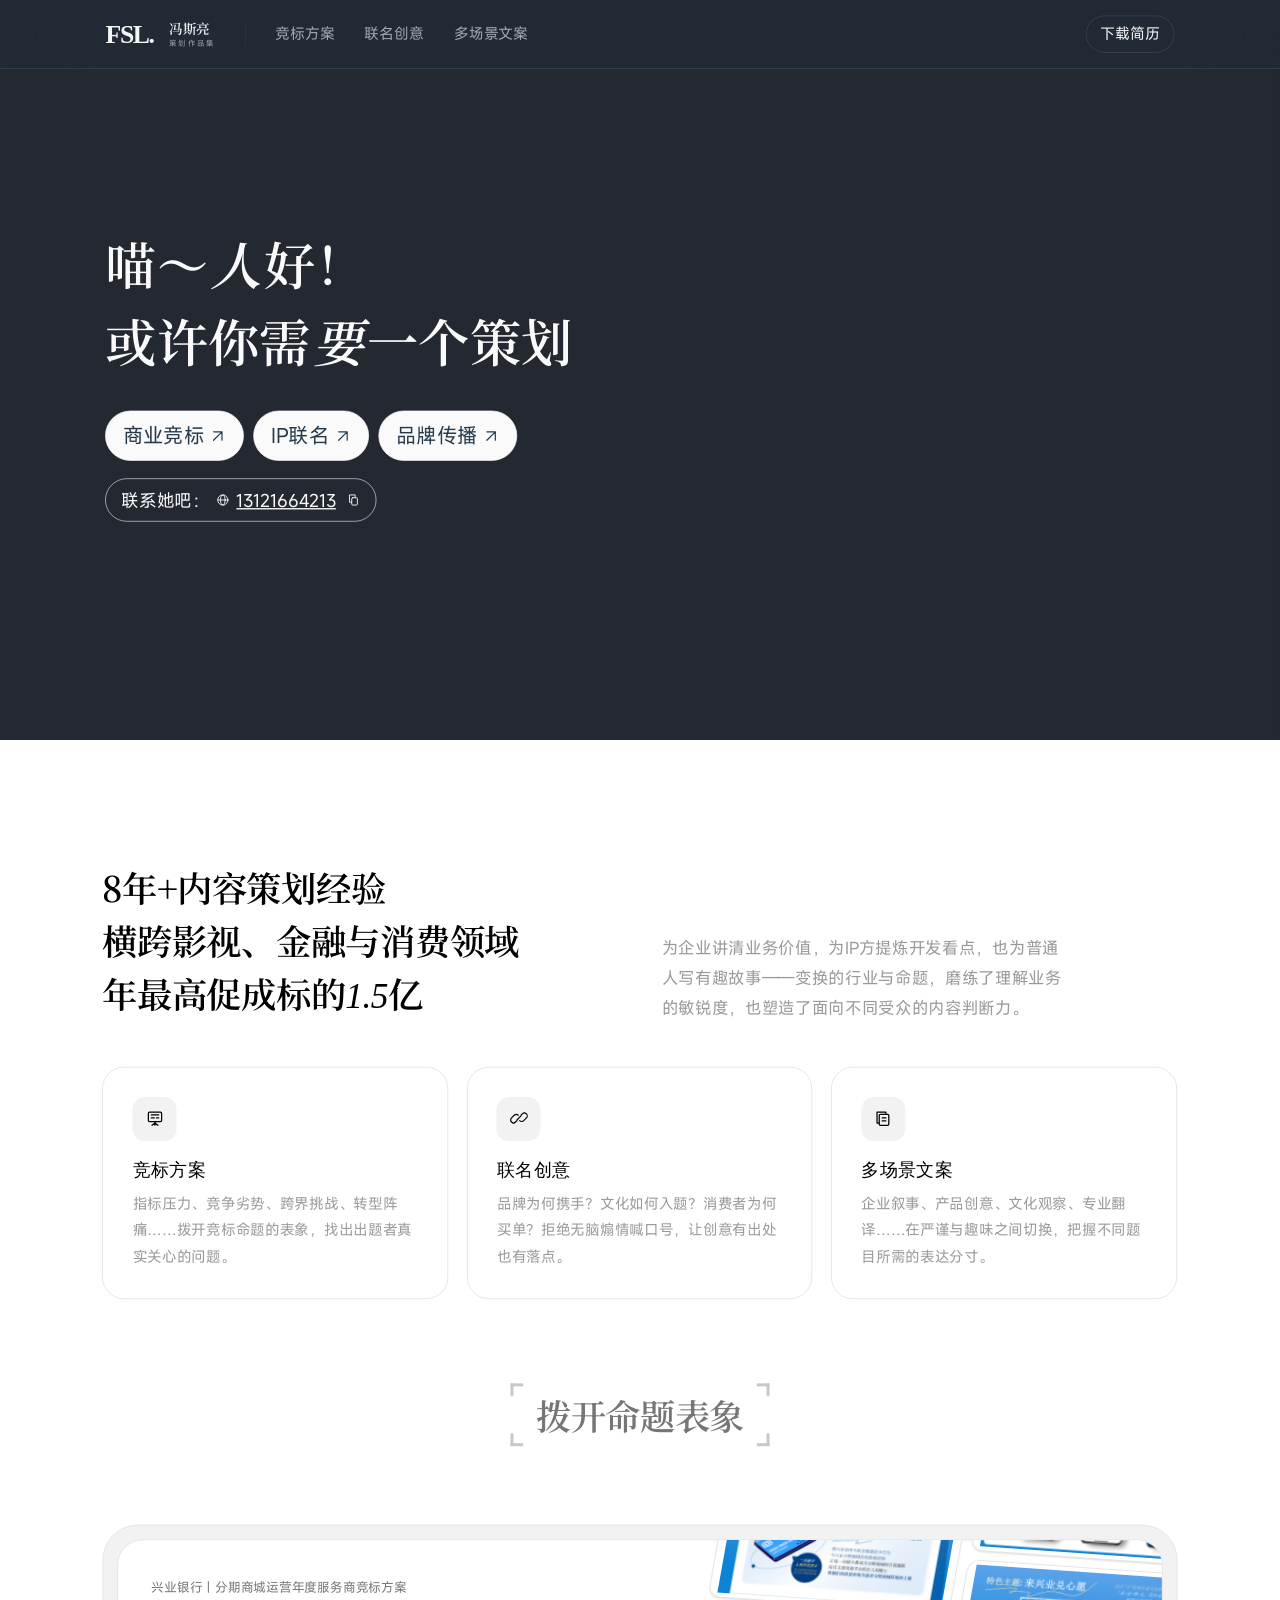
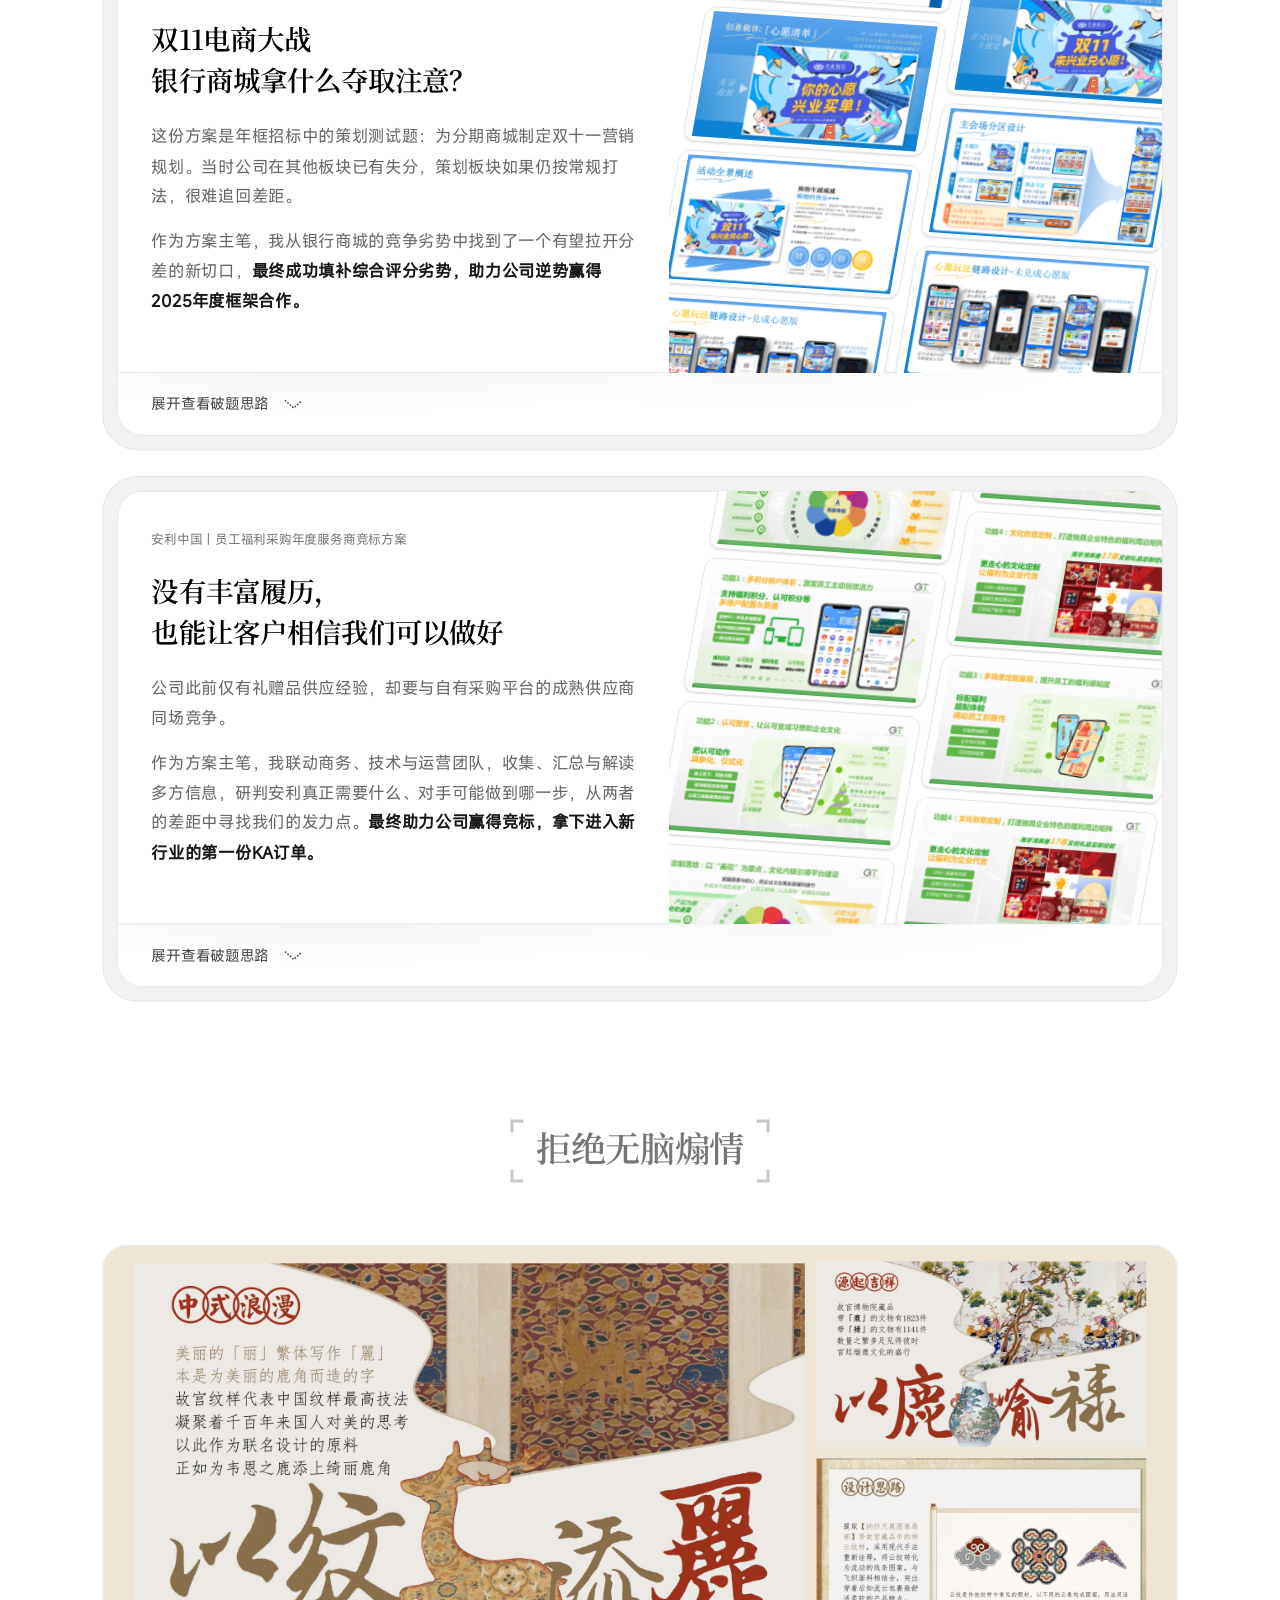
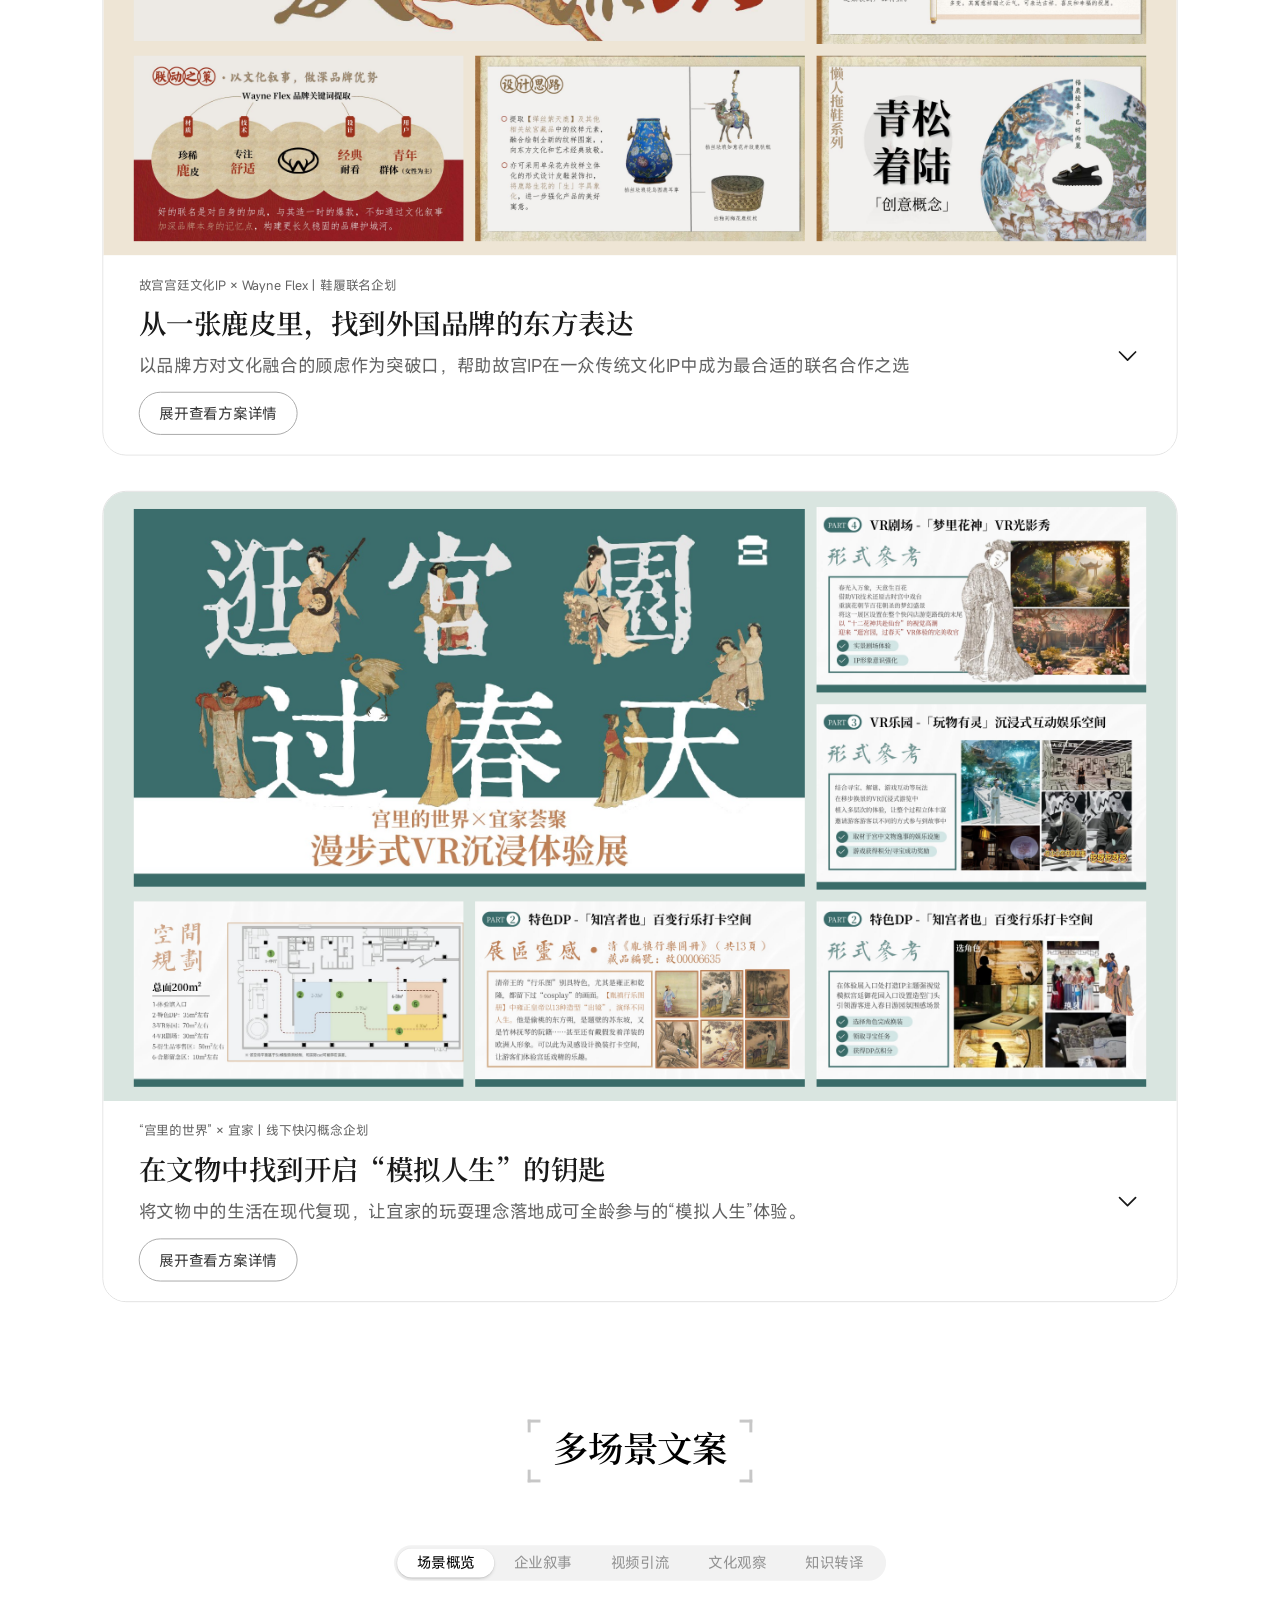
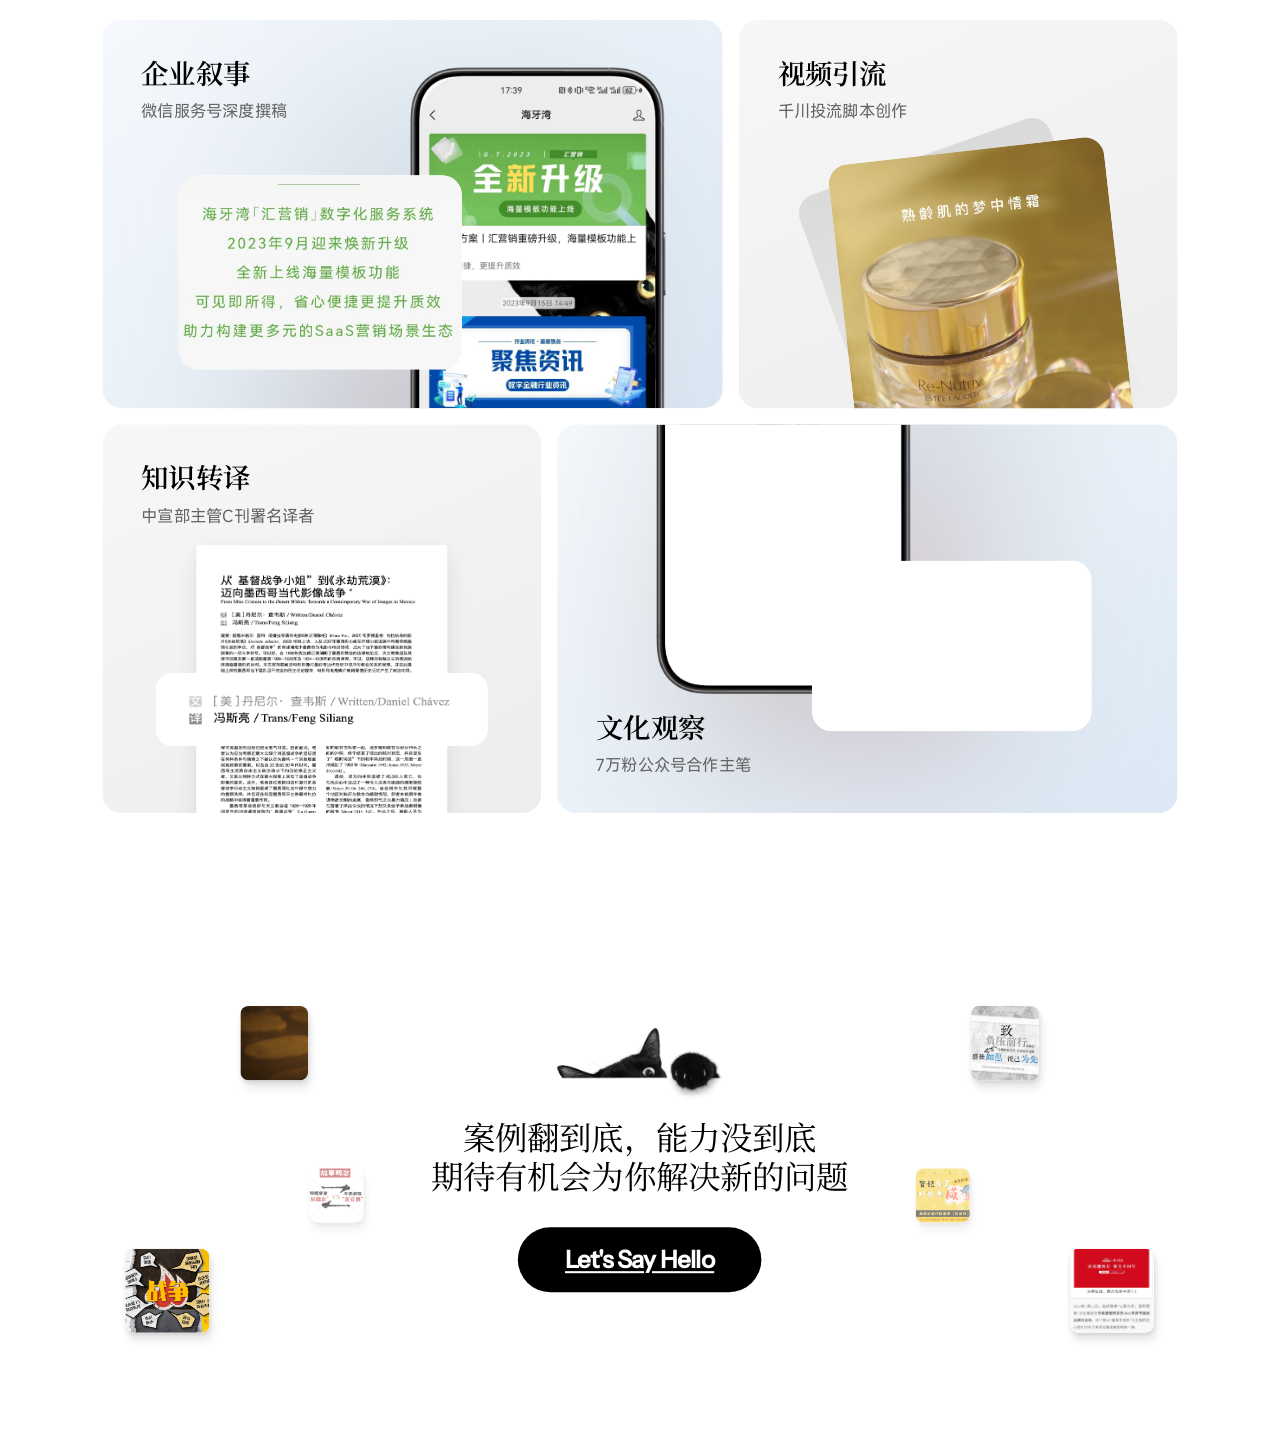
==== commit 41e1f494: "Release user-approved mobile interactions from 3099f06; verify assets without legacy transforms" ====
--- a/public/index.html
+++ b/public/index.html
@@ -2,8 +2,10 @@
 <html lang="zh-CN">
 <head>
 <meta charset="utf-8"><meta name="viewport" content="width=device-width,initial-scale=1">
+<script>(()=>{const r=document.documentElement,w=r.clientWidth,s=Math.min(w*.84,1280)/(1096*1.45);r.style.setProperty('--home-mobile-scale',w/1740);r.style.setProperty('--page-scale',s);r.style.setProperty('--page-width',1740*s+'px');r.style.setProperty('--scaled-nav',102*s+'px')})();</script>
+<link rel="preload" as="image" href="assets/cat-mobile/hero-first-paint.webp" media="(max-width:760px)" fetchpriority="high">
 <meta name="theme-color" content="#29425e"><title>冯斯亮 · 策划作品集</title>
-<link rel="preload" as="image" href="assets/poster-fast.webp" fetchpriority="high"><link rel="preload" as="font" href="hero-assets/noto-serif-hero.ttf" type="font/ttf" crossorigin><link rel="stylesheet" href="hero-assets/serif.css"><link rel="stylesheet" href="hero-assets/sans.css"><link rel="stylesheet" href="home.css">
+<link rel="preload" as="image" href="assets/poster-fast.webp" media="(min-width:761px)" fetchpriority="high"><link rel="preload" as="font" href="hero-assets/noto-serif-hero.ttf" type="font/ttf" crossorigin><link rel="stylesheet" href="hero-assets/serif.css"><link rel="stylesheet" href="hero-assets/sans.css"><link rel="stylesheet" href="home.css">
 <link rel="stylesheet" href="navigation.css">
 <link rel="stylesheet" href="navigation-colors.css"><link rel="stylesheet" href="transition-study.css">
 <script>const navColor=new URLSearchParams(location.search).get("nav");if(["deep","mist","refined"].includes(navColor))document.documentElement.dataset.navColor=navColor;</script>
@@ -25,7 +27,7 @@
 
 <main>
 <section class="stage" aria-label="冯斯亮的作品集开场">
- <div class="portrait"><canvas id="portrait-frame" aria-hidden="true"></canvas><video id="cat" muted playsinline preload="none" poster="assets/poster-fast.webp" aria-label="冯斯亮抱着黑猫，黑猫随鼠标左右转头"><source src="assets/cat-web.mp4" type="video/mp4"></video></div>
+ <div class="portrait"><img class="portrait-first-paint" src="assets/cat-mobile/hero-first-paint.webp" alt="" fetchpriority="high"><canvas id="portrait-frame" aria-hidden="true"></canvas><video id="cat" muted playsinline preload="none" data-poster="assets/poster-fast.webp" aria-label="冯斯亮抱着黑猫，黑猫随鼠标左右转头"><source src="assets/cat-web.mp4" type="video/mp4"></video></div>
  <div class="hero-copy">
   <h1 aria-label="喵～人好！或许你需要一个策划"><span class="headline-line" aria-hidden="true">喵～<em>人</em>好！</span><span class="headline-line" aria-hidden="true">或许你需<em>要</em>一个策划</span></h1>
   <ul class="profile-tags hero-entries" aria-label="策划方向与章节入口"><li><a class="hero-entry" href="#chapter-study"><span>商业竞标</span><svg class="hero-entry-arrow" viewBox="0 0 24 24" aria-hidden="true"><path d="M6 18 18 6M6 6h12v12"/></svg></a></li><li><a class="hero-entry" href="#creative-study"><span>IP联名</span><svg class="hero-entry-arrow" viewBox="0 0 24 24" aria-hidden="true"><path d="M6 18 18 6M6 6h12v12"/></svg></a></li><li><a class="hero-entry" href="#chapter-3"><span>品牌传播</span><svg class="hero-entry-arrow" viewBox="0 0 24 24" aria-hidden="true"><path d="M6 18 18 6M6 6h12v12"/></svg></a></li><li class="contact-outline-item"><button class="contact-outline" type="button" title="点击复制手机号（微信同号）" aria-label="复制手机号 13121664213"><span class="contact-caption">联系她吧：<svg class="contact-globe" viewBox="0 0 24 24" aria-hidden="true"><circle cx="12" cy="12" r="9"/><ellipse cx="12" cy="12" rx="4" ry="9"/><path d="M3 12h18"/></svg> <span class="contact-address" role="status" aria-live="polite" aria-atomic="true">13121664213</span></span><svg viewBox="0 0 24 24" aria-hidden="true"><rect x="9" y="8" width="10" height="13" rx="1.5"/><path d="M15 8V3H5v13h4"/></svg></button></li></ul>
--- a/public/culture-panel-gallery.css
+++ b/public/culture-panel-gallery.css
@@ -56,3 +56,20 @@
   color:#626262;white-space:pre-line;
 }
 .culture-case-quote span {display:block}
+
+/* Preserve the approved composition; gestures carry the touch adaptation. */
+.culture-panel-track{touch-action:pan-y pinch-zoom}
+.is-touch-gallery .culture-panel-item{-webkit-tap-highlight-color:transparent;user-select:none}
+
+/* Invisible hit area over the existing axis, no extra buttons or visual furniture. */
+.culture-drag-axis{position:absolute;left:0;top:0;height:100%;width:44px;margin-left:0;translate:-50% 0;
+ transform-origin:center;cursor:ew-resize;touch-action:none;z-index:4;background:transparent}
+.culture-drag-axis:focus-visible{outline:1px solid #0762ad;outline-offset:-1px}
+.is-touch-gallery .culture-drag-axis{margin-left:0;translate:-50% 0}
+
+.culture-drag-axis{pointer-events:auto}
+#culture-motion-detail .culture-panel-stage{touch-action:pan-y pinch-zoom}
+
+/* Separate invisible interaction plane keeps the axis reachable above the image plane. */
+.culture-axis-hit-layer{position:absolute;inset:0;overflow:hidden;pointer-events:none;z-index:5}
+.culture-axis-hit-space{position:absolute;inset:0;transform-style:preserve-3d;pointer-events:none}
--- a/public/mobile-home-trial.css
+++ b/public/mobile-home-trial.css
@@ -8,10 +8,28 @@
 .hero-band .stage{touch-action:pan-y}
 .fixed-nav{height:calc(102px * var(--home-mobile-scale))!important}
 .fixed-nav .iso-navigation{transform:translateX(-50%) scale(var(--home-mobile-scale))!important}
-.hero-copy .headline-line:active em{color:#80b8ff}
+
 }
 
-/* Touch preview must not depend on the desktop entrance observer to show work. */
-@media (hover:none), (max-width:760px){
-#portfolio-closing .bottom-cta-bg-w{opacity:1!important;visibility:visible!important;transform:none!important}
+/* Press feedback replaces desktop hover without adding persistent UI state. */
+@media (any-pointer:coarse), (max-width:760px){
+.xy-corner-variant .xy-strategy-point:active .xy-keyphrase,
+.c2-compare-prose p:active .xy-keyphrase{color:#0762ad}
+.xy-corner-variant .xy-strategy-point:active .xy-title-accent{color:#222}
+.xy-corner-variant .xy-strategy-point:active .xy-title-corners{inset:-2px;color:#0762ad}
+.c2-comparison .c2-compare-prompt:active{background:#f2f2f2;border-color:#666}
+#portfolio-closing .closing-contact .closing-hello:active{background:#000;color:#80b8ff}
 }
+
+.portrait-first-paint{display:none}
+@media(max-width:760px){
+.portrait-first-paint{display:block;position:absolute;inset:0;width:100%;height:100%;object-fit:fill}
+.portrait canvas{position:relative;opacity:0}
+.portrait canvas.is-painted{opacity:1}
+}
+
+@media(any-pointer:coarse),(max-width:760px){
+ .hero-copy h1 em{transition:color .12s ease;}
+ .hero-copy .headline-line:hover em{color:inherit;}
+ .hero-copy .headline-line.is-touch-accent em{color:#80b8ff;}
+}
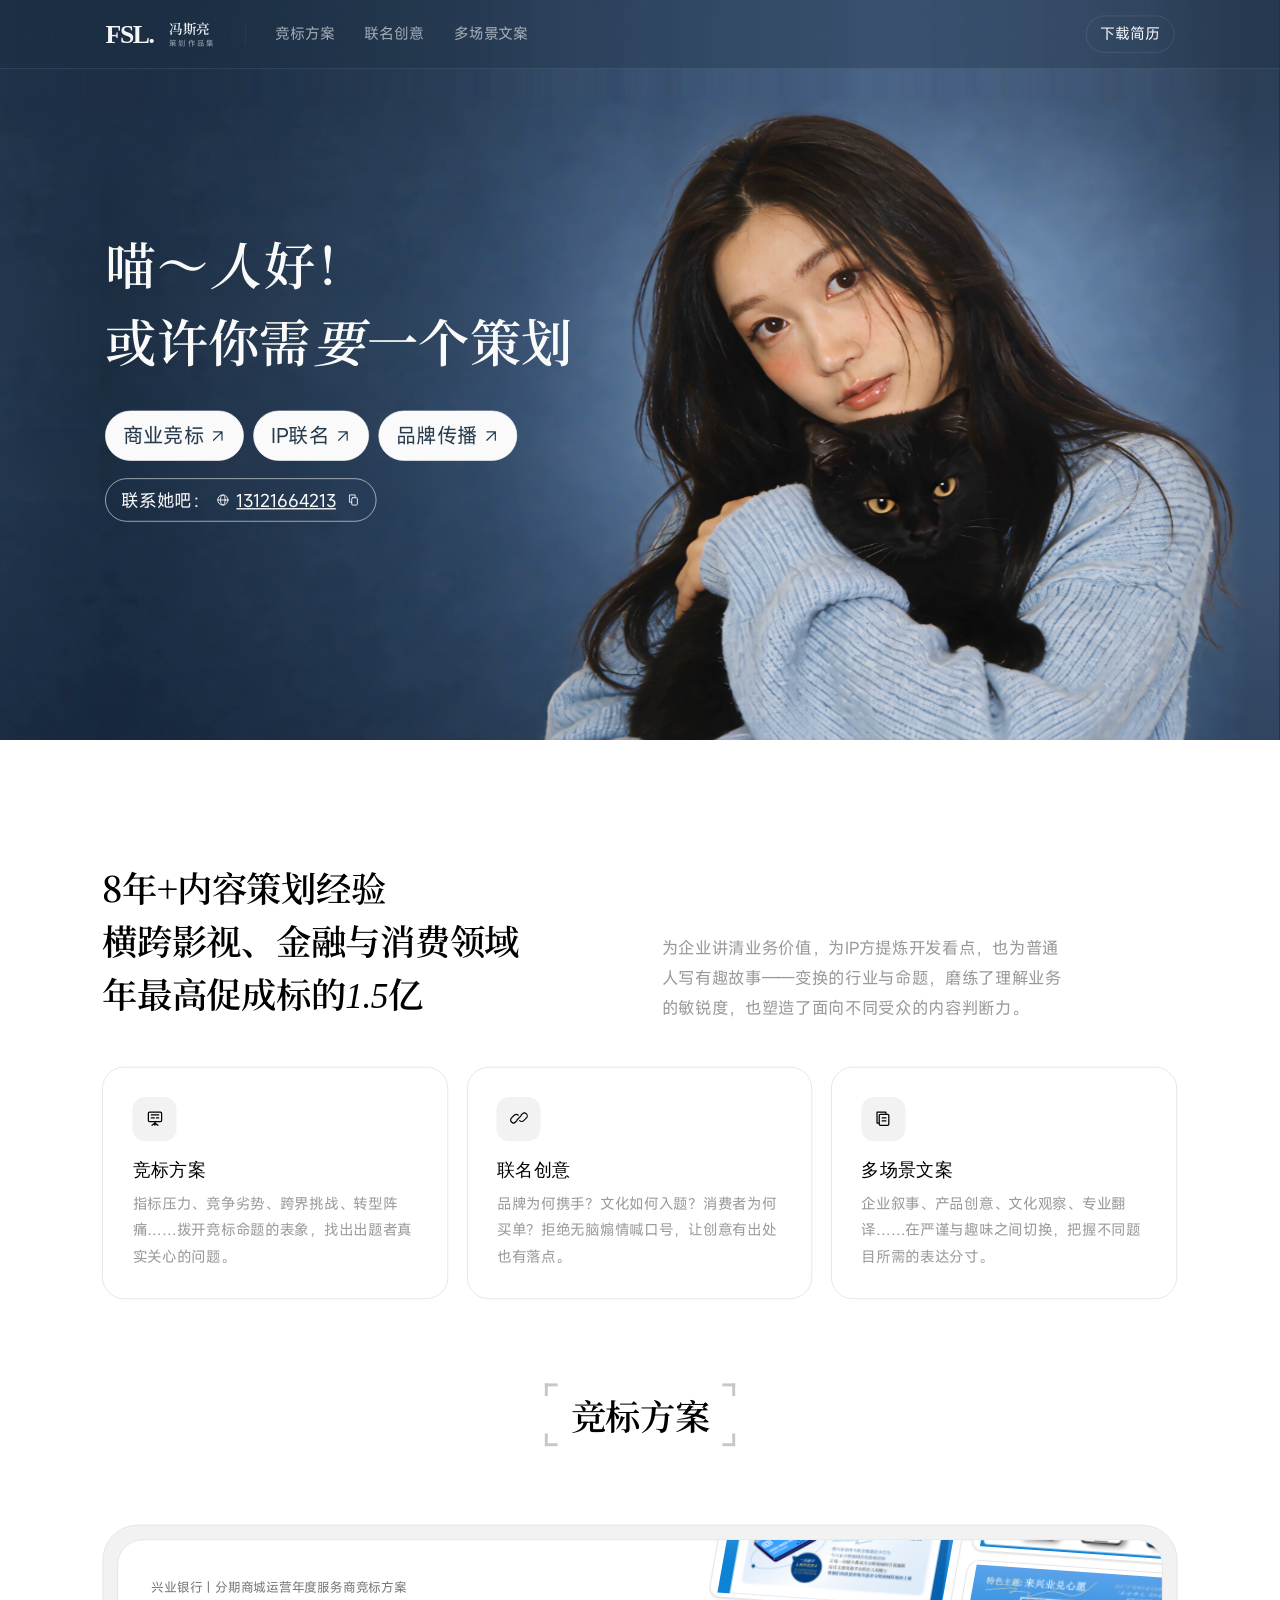
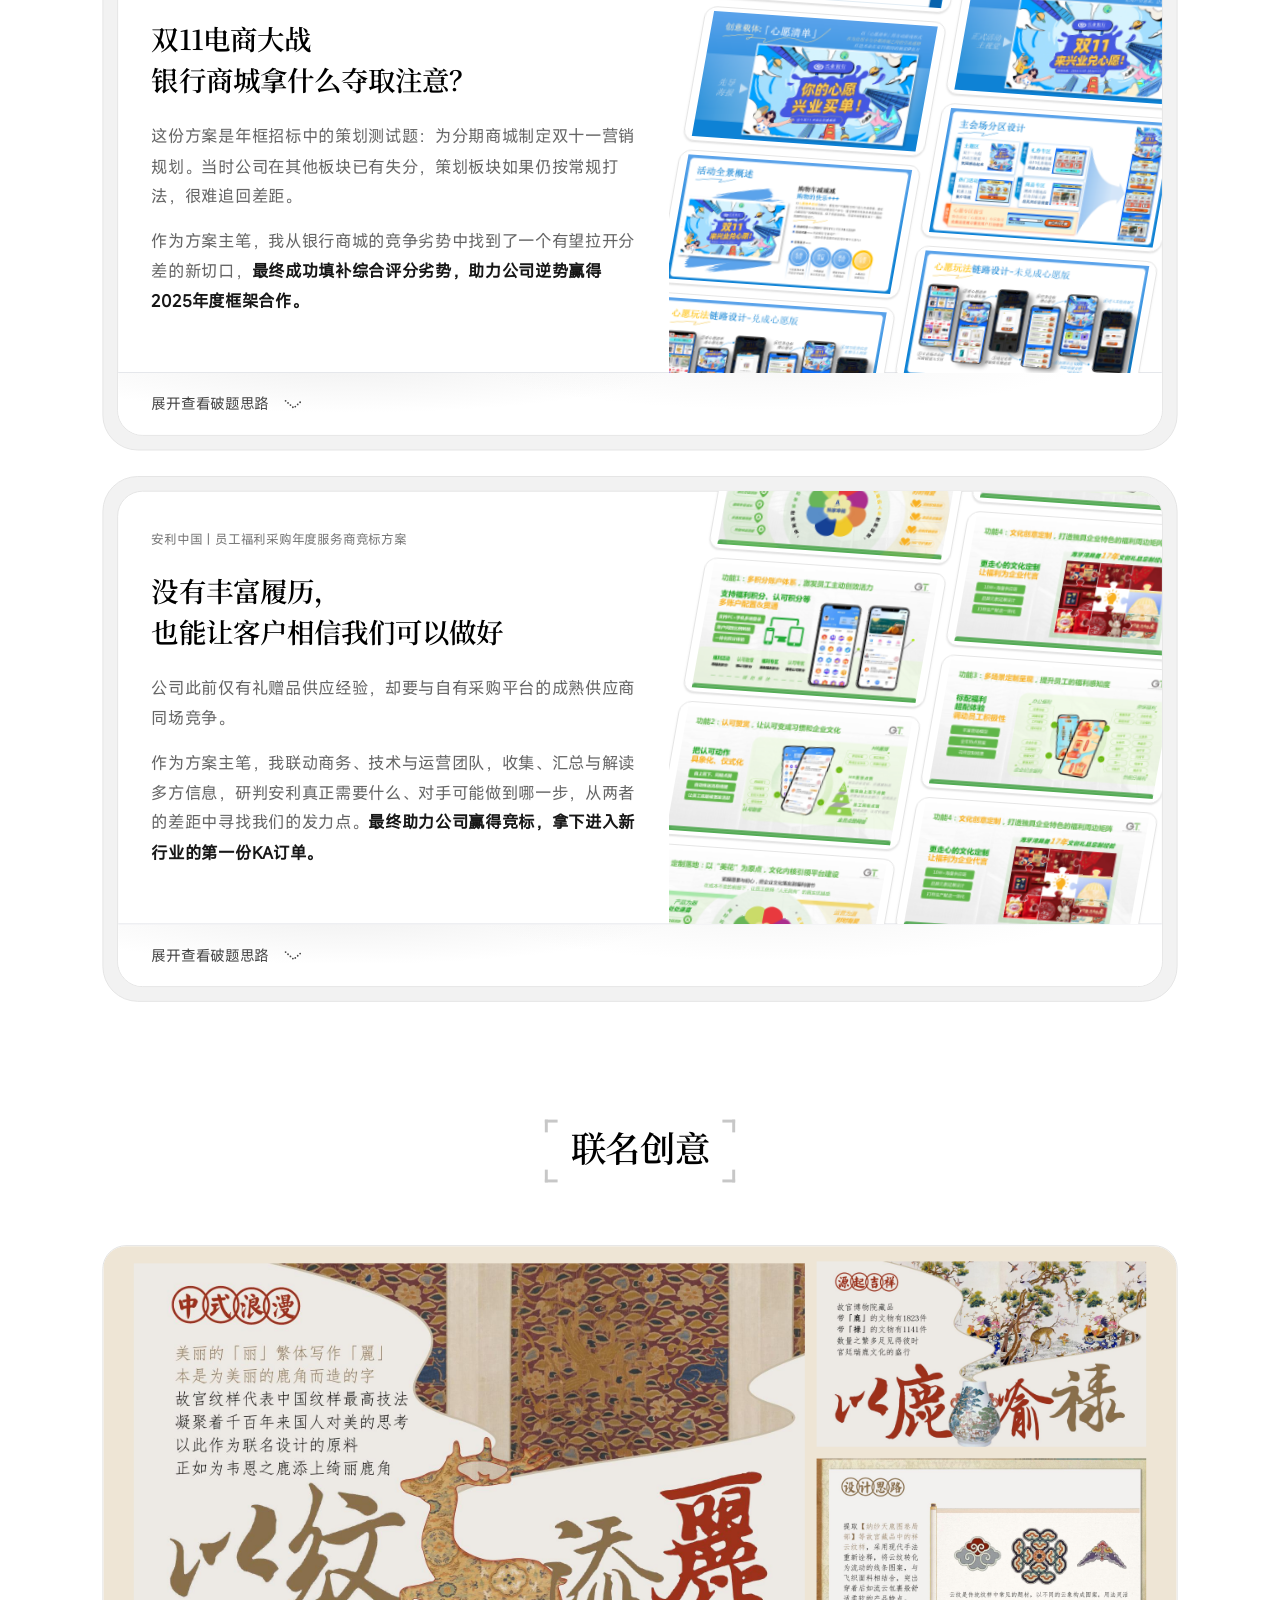
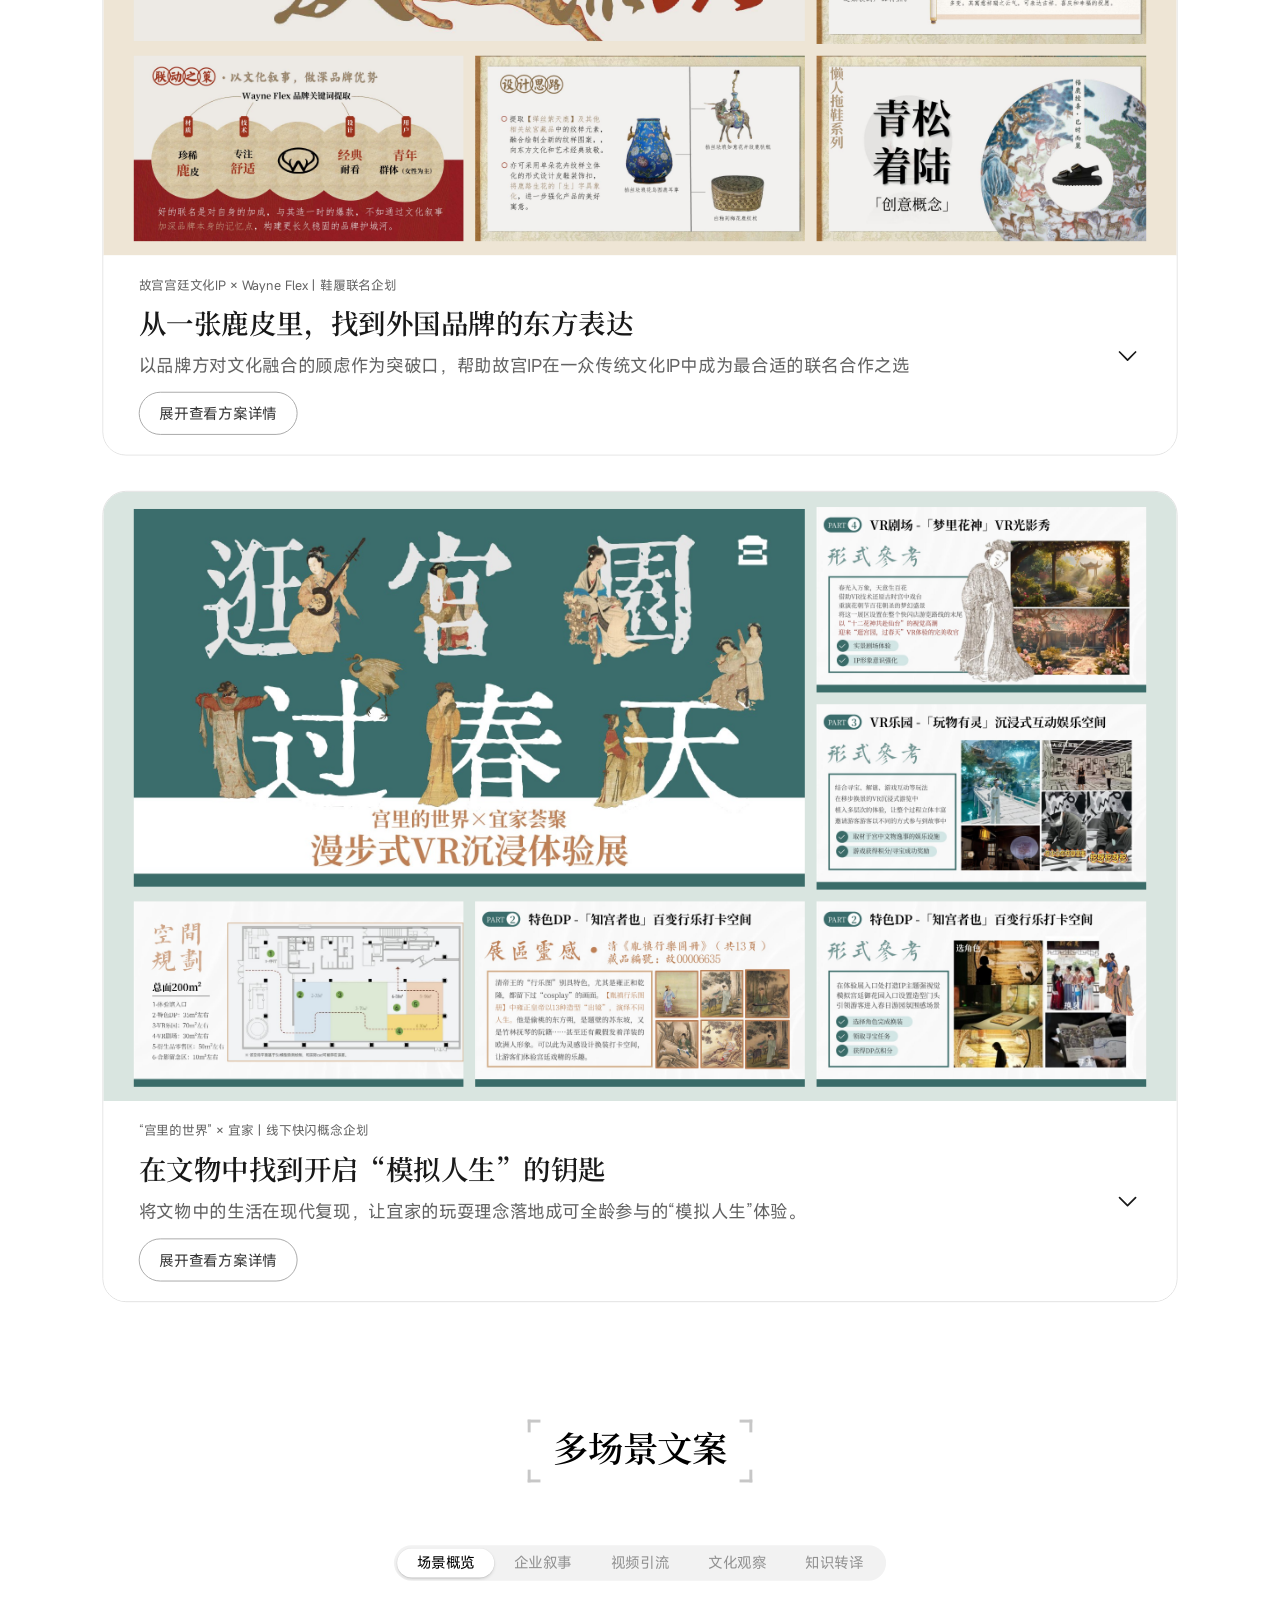
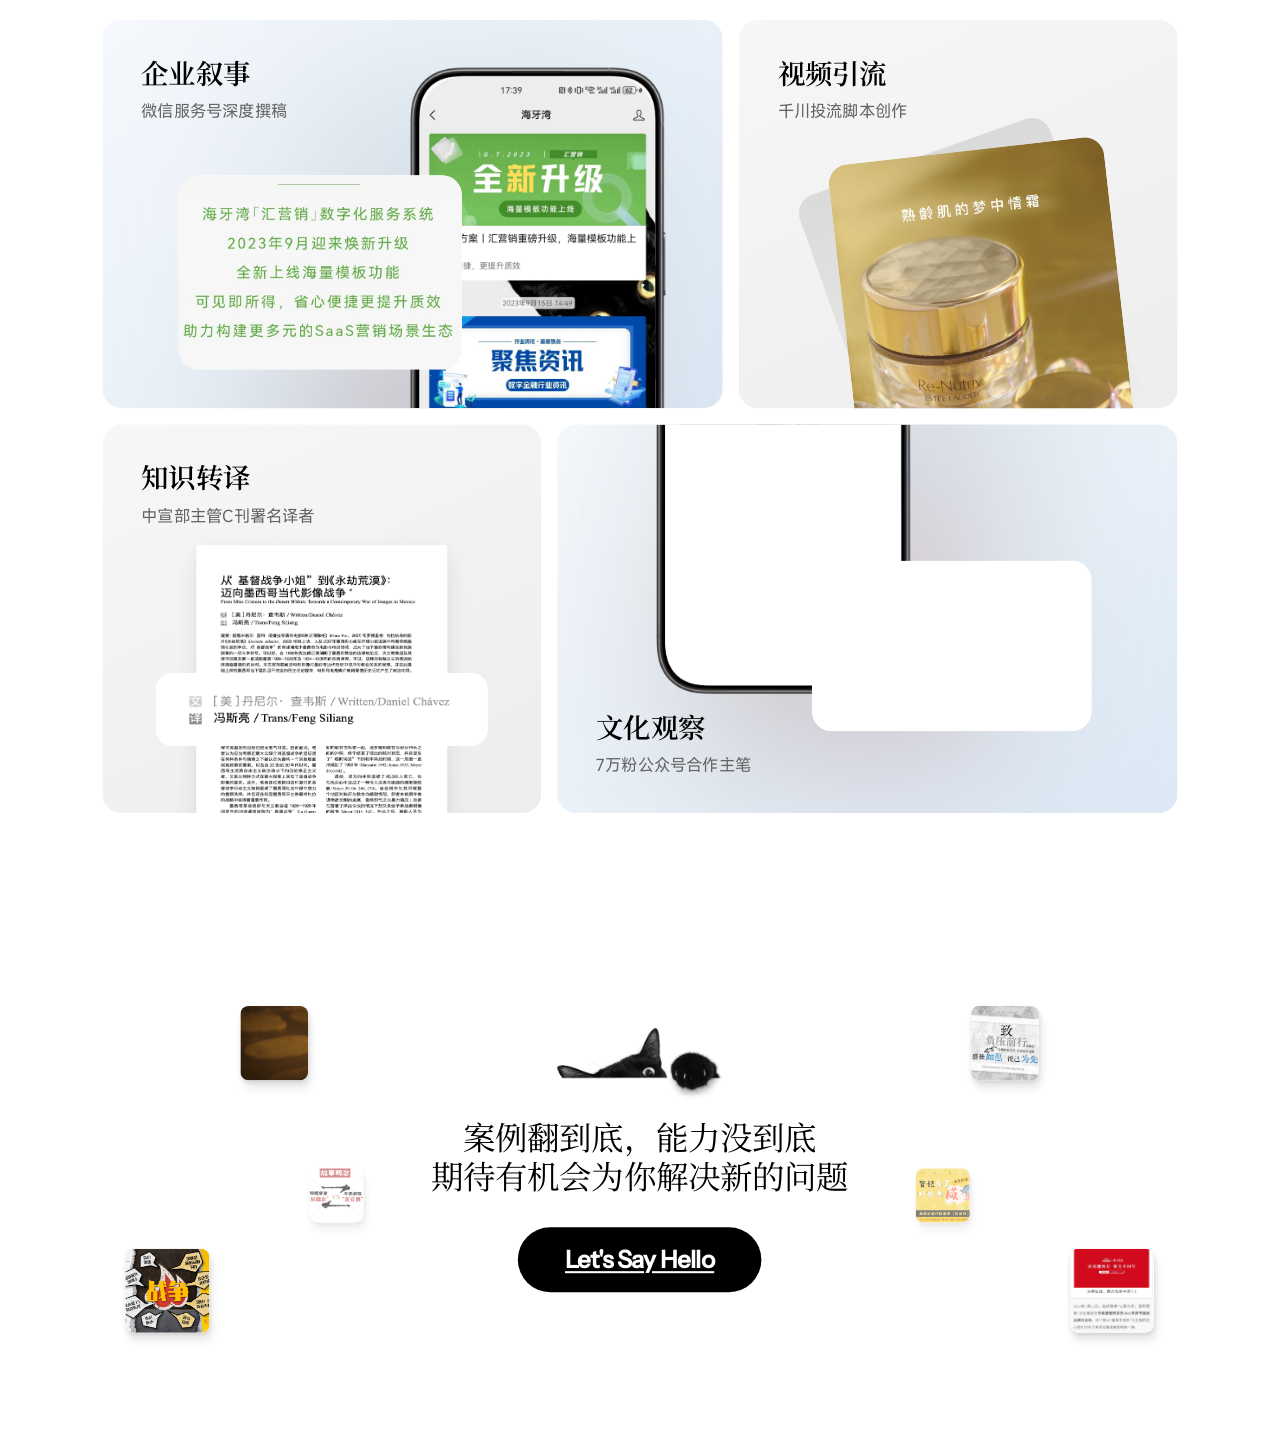
==== commit 54dae5f7: "Release approved scene tap isolation and Chinese resume filename from 4954e42" ====
--- a/public/index.html
+++ b/public/index.html
@@ -22,7 +22,7 @@
 <meta property="og:locale" content="zh_CN">
 <meta name="twitter:card" content="summary">
 </head>
-<body id="top" class="xy-corner-variant"><div class="fixed-nav"><header class="iso-navigation" aria-label="作品集导航"><div class="iso-navbar"><div class="iso-container"><div class="iso-left"><a class="iso-logo portfolio-logo" href="#top" aria-label="冯斯亮，策划作品集首页"><span class="portfolio-mark">FSL.</span><span class="portfolio-name">冯斯亮<span>策划作品集</span></span></a><div class="iso-divider"></div><nav class="iso-links" aria-label="主导航"><a class="iso-link" href="#chapter-study">竞标方案</a><a class="iso-link" href="#creative-study">联名创意</a><a class="iso-link" href="#chapter-3">多场景文案</a></nav></div><a class="iso-button" href="assets/resume/feng-siliang-content-planning-2026.pdf" download="冯斯亮_内容策划简历_2026.pdf" aria-label="下载简历（PDF）">下载简历</a></div></div></header></div><div class="hero-band">
+<body id="top" class="xy-corner-variant"><div class="fixed-nav"><header class="iso-navigation" aria-label="作品集导航"><div class="iso-navbar"><div class="iso-container"><div class="iso-left"><a class="iso-logo portfolio-logo" href="#top" aria-label="冯斯亮，策划作品集首页"><span class="portfolio-mark">FSL.</span><span class="portfolio-name">冯斯亮<span>策划作品集</span></span></a><div class="iso-divider"></div><nav class="iso-links" aria-label="主导航"><a class="iso-link" href="#chapter-study">竞标方案</a><a class="iso-link" href="#creative-study">联名创意</a><a class="iso-link" href="#chapter-3">多场景文案</a></nav></div><a class="iso-button" href="assets/resume/冯斯亮_内容策划简历.pdf" download="冯斯亮_内容策划简历.pdf" aria-label="下载简历（PDF）">下载简历</a></div></div></header></div><div class="hero-band">
 <div class="viewport-fit"><div class="artboard">
 
 <main>
--- a/public/writing-scene-details.css
+++ b/public/writing-scene-details.css
@@ -21,3 +21,8 @@
   pointer-events: none !important;
 }
 .writing-reference .scene-moving-art { pointer-events: none !important; }
+
+/* Fully remove inactive scene hit regions, including nested browsing contexts. */
+.writing-reference .scene-detail:not(.is-visible){display:none!important}
+.writing-reference .scene-detail[aria-hidden="true"],
+.writing-reference .scene-detail[aria-hidden="true"] *{pointer-events:none!important}
